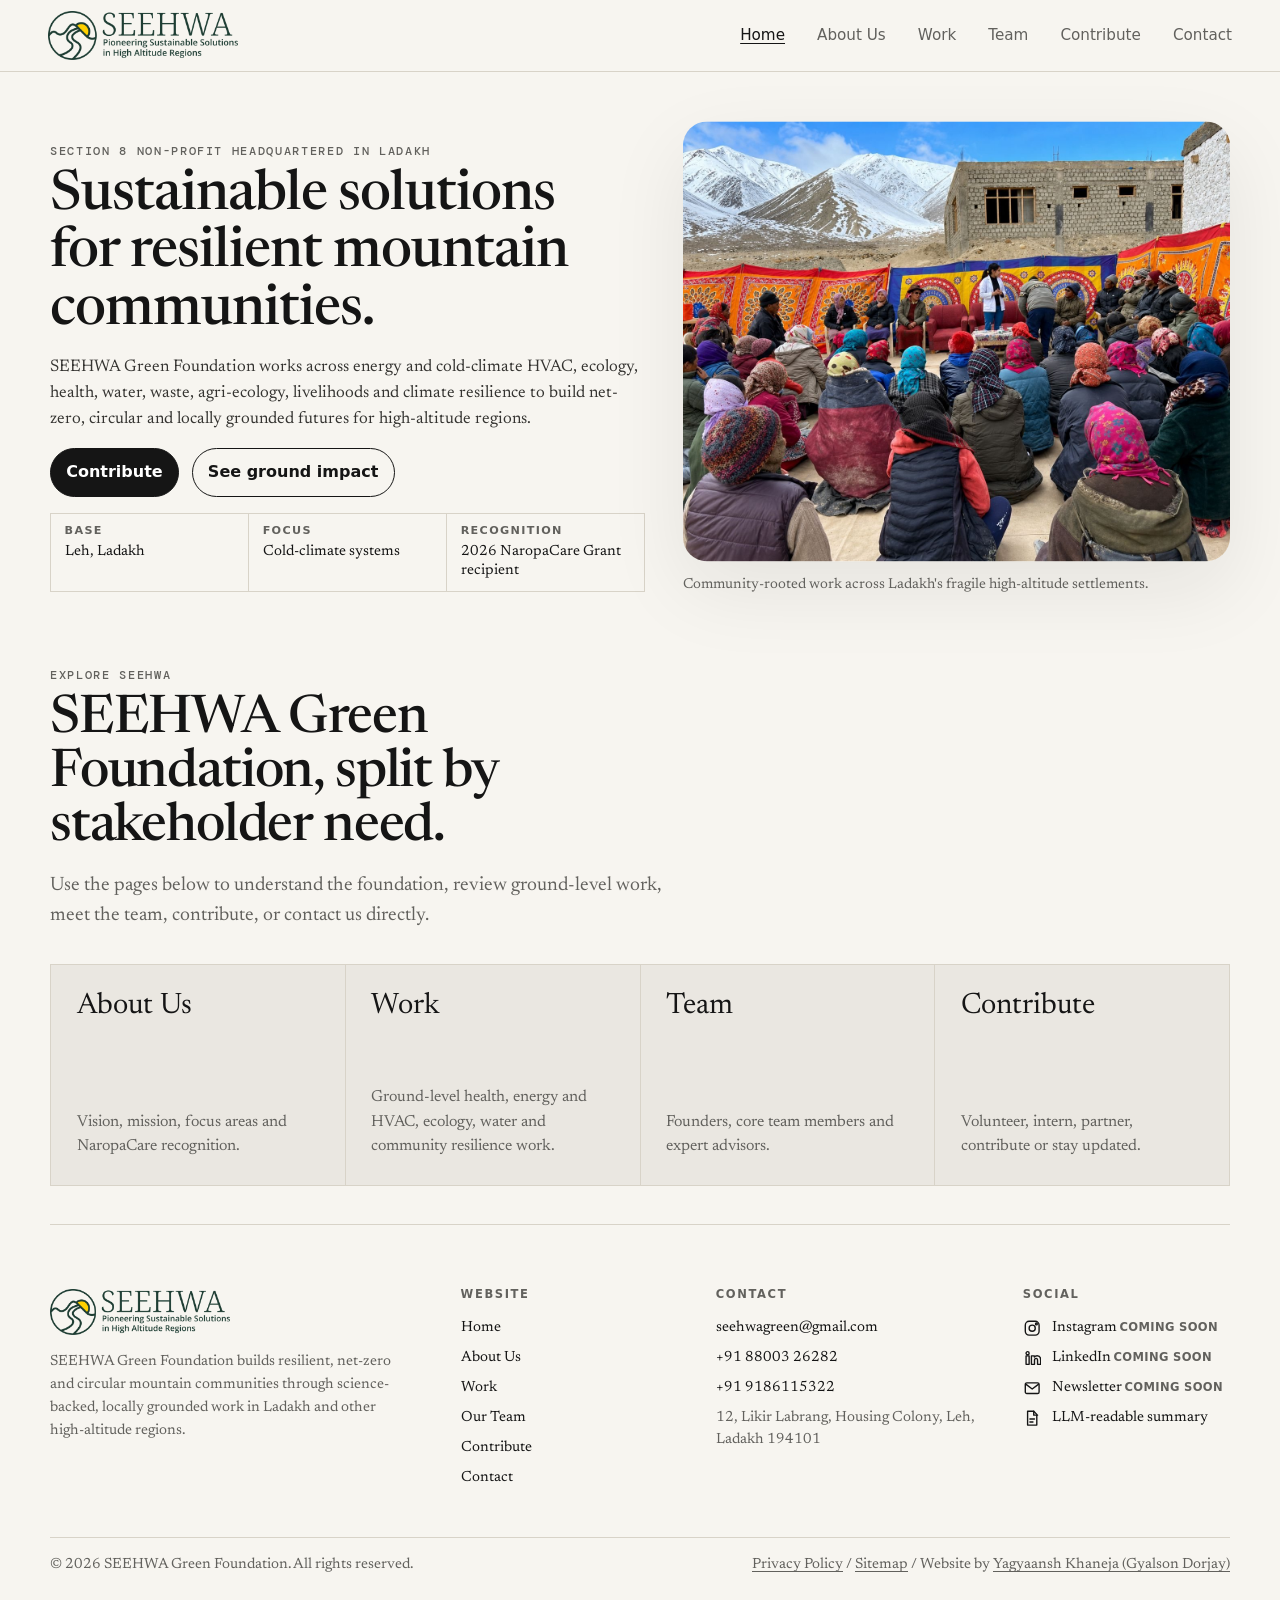
==== index.html @ c4d656e8 "Match about hero source animation" ====
<!doctype html>
<html lang="en">
<head>
  <meta charset="utf-8">
  <meta name="viewport" content="width=device-width, initial-scale=1">
  <title>SEEHWA Green Foundation | Sustainable Solutions for Resilient Mountain Communities</title>
  <meta name="description" content="SEEHWA Green Foundation is a Section 8 non-profit headquartered in Ladakh, building resilient, net-zero and circular mountain communities through science-backed action.">
  <meta name="keywords" content="SEEHWA Green Foundation, Ladakh NGO, sustainable development Ladakh, climate resilience, net-zero mountain communities, circular economy, NaropaCare Grant, high-altitude healthcare, agri-ecology, water waste management">
  <meta name="author" content="SEEHWA Green Foundation">
  <meta name="robots" content="index, follow, max-image-preview:large">
  <link rel="canonical" href="https://seehwagreen.org/">
  <meta property="og:type" content="website">
  <meta property="og:site_name" content="SEEHWA Green Foundation">
  <meta property="og:title" content="SEEHWA Green Foundation | Sustainable Solutions for Resilient Mountain Communities">
  <meta property="og:description" content="SEEHWA Green Foundation is a Section 8 non-profit headquartered in Ladakh, building resilient, net-zero and circular mountain communities through science-backed action.">
  <meta property="og:url" content="https://seehwagreen.org/">
  <meta property="og:image" content="https://seehwagreen.org/assets/images/community-consultation.jpg">
  <meta name="twitter:card" content="summary_large_image">
  <meta name="theme-color" content="#f7f5f0">
  <link rel="icon" href="assets/images/favicon.svg" type="image/svg+xml">
  <link rel="icon" href="assets/images/favicon-32.png" type="image/png" sizes="32x32">
  <link rel="icon" href="assets/images/favicon-16.png" type="image/png" sizes="16x16">
  <link rel="icon" href="assets/images/favicon-192.png" type="image/png" sizes="192x192">
  <link rel="apple-touch-icon" href="assets/images/favicon-192.png">
  <link rel="manifest" href="site.webmanifest">
  <link rel="preconnect" href="https://fonts.googleapis.com">
  <link rel="preconnect" href="https://fonts.gstatic.com" crossorigin>
  <link href="https://fonts.googleapis.com/css2?family=DM+Mono:wght@400;500&family=Newsreader:opsz,wght@6..72,400;6..72,500&display=swap" rel="stylesheet">
  <link rel="stylesheet" href="styles.css">

  <script type="application/ld+json">
  {
    "@context": "https://schema.org",
    "@type": "NGO",
    "name": "SEEHWA Green Foundation",
    "alternateName": "Sustainable Ecology, Energy, HVAC, and Water Alliance",
    "url": "https://seehwagreen.org/",
    "logo": "https://seehwagreen.org/assets/images/logo.png",
    "description": "SEEHWA Green Foundation is a Section 8 non-profit company headquartered in Ladakh, dedicated to advancing the Sustainable Development Goals through practical, science-backed action in fragile high-altitude ecosystems.",
    "foundingLocation": "Ladakh, India",
    "areaServed": ["Ladakh", "High-altitude mountain communities", "Cold-climate regions"],
    "email": "seehwagreen@gmail.com",
    "telephone": ["+91 88003 26282", "+91 9186115322"],
    "address": {
      "@type": "PostalAddress",
      "streetAddress": "12, Likir Labrang, Housing Colony",
      "addressLocality": "Leh",
      "addressRegion": "Ladakh",
      "postalCode": "194101",
      "addressCountry": "IN"
    },
    "knowsAbout": ["Climate resilience", "Renewable energy and cold-climate HVAC", "Circular economy", "Water and waste management", "Agri-ecology", "High-altitude healthcare", "Livelihood and integrated rural development"],
    "award": "Recipient of the 2026 NaropaCare Grant",
    "sameAs": ["https://www.livetolove.org/naropacare"]
  }
  </script>
</head>
<body class="home-page">
  <a class="skip-link" href="#main">Skip to main content</a>
  <header class="site-header" aria-label="Primary navigation">
    <a class="brand" href="index.html" aria-label="SEEHWA Green Foundation home">
      <img src="assets/images/logo.png" alt="SEEHWA Green Foundation logo" width="220" height="56">
    </a>
    <button class="nav-toggle" type="button" aria-expanded="false" aria-controls="site-nav">Menu</button>
    <nav id="site-nav" class="site-nav" aria-label="Main menu">
      <a href="index.html" aria-current="page">Home</a>
      <a href="about.html">About Us</a>
      <a href="work.html">Work</a>
      <a href="team.html">Team</a>
      <a href="contribute.html">Contribute</a>
      <a href="contact.html">Contact</a>
    </nav>
  </header>
  <main id="main">

<section class="hero section" aria-labelledby="hero-title">
  <div class="hero-copy">
    <p class="eyebrow">Section 8 non-profit headquartered in Ladakh</p>
    <h1 id="hero-title"><span>Sustainable solutions</span><span>for resilient mountain</span><span>communities.</span></h1>
    <p class="hero-lede">SEEHWA Green Foundation works across energy and cold-climate HVAC, ecology, health, water, waste, agri-ecology, livelihoods and climate resilience to build net-zero, circular and locally grounded futures for high-altitude regions.</p>
    <div class="hero-actions" aria-label="Primary actions">
      <a class="button primary" href="contribute.html">Contribute</a>
      <a class="button secondary" href="work.html">See ground impact</a>
    </div>
    <dl class="proof-strip" aria-label="Organization highlights">
      <div><dt>Base</dt><dd>Leh, Ladakh</dd></div>
      <div><dt>Focus</dt><dd>Cold-climate systems</dd></div>
      <div><dt>Recognition</dt><dd>2026 NaropaCare Grant recipient</dd></div>
    </dl>
  </div>
  <figure class="hero-media">
    <img src="assets/images/community-consultation.jpg" alt="SEEHWA field consultation with Ladakh community members" width="1445" height="1088" fetchpriority="high">
    <figcaption>Community-rooted work across Ladakh's fragile high-altitude settlements.</figcaption>
  </figure>
</section>

<section class="section page-cards" aria-labelledby="site-sections-title">
  <div class="section-heading narrow">
    <p class="eyebrow">Explore SEEHWA</p>
    <h2 id="site-sections-title">SEEHWA Green Foundation, split by stakeholder need.</h2>
    <p>Use the pages below to understand the foundation, review ground-level work, meet the team, contribute, or contact us directly.</p>
  </div>
  <div class="card-grid">
    <a class="nav-card" href="about.html"><span>About Us</span><p>Vision, mission, focus areas and NaropaCare recognition.</p></a>
    <a class="nav-card" href="work.html"><span>Work</span><p>Ground-level health, energy and HVAC, ecology, water and community resilience work.</p></a>
    <a class="nav-card" href="team.html"><span>Team</span><p>Founders, core team members and expert advisors.</p></a>
    <a class="nav-card" href="contribute.html"><span>Contribute</span><p>Volunteer, intern, partner, contribute or stay updated.</p></a>
  </div>
</section>

  </main>
  <footer class="site-footer">
    <div class="footer-grid">
      <section class="footer-brand" aria-label="SEEHWA footer summary">
        <img src="assets/images/logo.png" alt="SEEHWA Green Foundation logo" width="180" height="46">
        <p>SEEHWA Green Foundation builds resilient, net-zero and circular mountain communities through science-backed, locally grounded work in Ladakh and other high-altitude regions.</p>
      </section>
      <nav class="footer-section" aria-label="Footer website navigation">
        <h2>Website</h2>
        <a href="index.html">Home</a>
        <a href="about.html">About Us</a>
        <a href="work.html">Work</a>
        <a href="team.html">Our Team</a>
        <a href="contribute.html">Contribute</a>
        <a href="contact.html">Contact</a>
      </nav>
      <section class="footer-section" aria-label="Contact details">
        <h2>Contact</h2>
        <a href="mailto:seehwagreen@gmail.com">seehwagreen@gmail.com</a>
        <a href="tel:+918800326282">+91 88003 26282</a>
        <a href="tel:+919186115322">+91 9186115322</a>
        <p>12, Likir Labrang, Housing Colony, Leh, Ladakh 194101</p>
      </section>
      <section class="footer-section" aria-label="Social media links">
        <h2>Social</h2>
        <a class="social-link" href="mailto:seehwagreen@gmail.com?subject=SEEHWA%20Instagram%20query" aria-label="Instagram profile coming soon">
          <svg class="social-icon" aria-hidden="true" viewBox="0 0 24 24" focusable="false"><rect x="3" y="3" width="18" height="18" rx="5"></rect><circle cx="12" cy="12" r="4"></circle><circle cx="17.5" cy="6.5" r="1.2"></circle></svg>
          <span>Instagram <small>coming soon</small></span>
        </a>
        <a class="social-link" href="mailto:seehwagreen@gmail.com?subject=SEEHWA%20LinkedIn%20query" aria-label="LinkedIn profile coming soon">
          <svg class="social-icon" aria-hidden="true" viewBox="0 0 24 24" focusable="false"><path d="M4 9h4v11H4z"></path><circle cx="6" cy="5.5" r="2"></circle><path d="M11 9h3.8v1.6c.7-1 1.8-1.8 3.6-1.8 2.8 0 4.6 1.9 4.6 5.4V20h-4v-5.1c0-1.7-.6-2.6-1.9-2.6-1.4 0-2.1 1-2.1 2.6V20h-4z"></path></svg>
          <span>LinkedIn <small>coming soon</small></span>
        </a>
        <a class="social-link" href="contribute.html#newsletter" aria-label="Newsletter signup placeholder">
          <svg class="social-icon" aria-hidden="true" viewBox="0 0 24 24" focusable="false"><rect x="3" y="5" width="18" height="14" rx="2"></rect><path d="M4 7l8 6 8-6"></path></svg>
          <span>Newsletter <small>coming soon</small></span>
        </a>
        <a class="social-link" href="llms.txt" aria-label="LLM-readable summary">
          <svg class="social-icon" aria-hidden="true" viewBox="0 0 24 24" focusable="false"><path d="M6 3h8l4 4v14H6z"></path><path d="M14 3v5h5"></path><path d="M9 13h6M9 17h4"></path></svg>
          <span>LLM-readable summary</span>
        </a>
      </section>
    </div>
    <div class="footer-bottom">
      <p>&copy; 2026 SEEHWA Green Foundation. All rights reserved.</p>
      <p><a href="privacy.html">Privacy Policy</a> <span aria-hidden="true">/</span> <a href="sitemap.xml">Sitemap</a> <span aria-hidden="true">/</span> Website by <a href="https://yagyaansh.com" rel="noopener" target="_blank">Yagyaansh Khaneja (Gyalson Dorjay)</a></p>
    </div>
  </footer>
  <script src="script.js" defer></script>
</body>
</html>
---- styles.css ----
:root {
  --paper: #f7f5f0;
  --ink: #151515;
  --muted: #62615d;
  --line: #d8d3c8;
  --panel: #ffffff;
  --panel-soft: #ece8df;
  --accent: #1f3028;
  --max: 1180px;
  --radius: 24px;
  --shadow: 0 28px 80px rgba(20, 20, 20, 0.08);
  --font-serif: "Newsreader", Georgia, "Times New Roman", serif;
  --font-mono: "DM Mono", ui-monospace, SFMono-Regular, Menlo, Consolas, monospace;
  --font-sans: ui-sans-serif, system-ui, sans-serif;
}

* { box-sizing: border-box; }
html { scroll-behavior: smooth; }
body {
  margin: 0;
  background: var(--paper);
  color: var(--ink);
  font-family: var(--font-serif);
  line-height: 1.55;
  text-rendering: optimizeLegibility;
  overflow-x: hidden;
}
img { max-width: 100%; height: auto; display: block; }
a { color: inherit; text-underline-offset: 0.18em; }
a:hover { text-decoration-thickness: 2px; }
button, input { font: inherit; }
:focus-visible { outline: 3px solid var(--accent); outline-offset: 4px; }

.skip-link {
  position: absolute;
  left: 1rem;
  top: -5rem;
  z-index: 20;
  background: var(--ink);
  color: white;
  padding: .75rem 1rem;
  border-radius: 999px;
}
.skip-link:focus { top: 1rem; }

.site-header {
  position: sticky;
  top: 0;
  z-index: 10;
  display: flex;
  align-items: center;
  justify-content: space-between;
  gap: 1.25rem;
  padding: 1rem clamp(1rem, 4vw, 3rem);
  background: rgba(247, 245, 240, 0.92);
  backdrop-filter: blur(18px);
  border-bottom: 1px solid var(--line);
  width: 100%;
}
.brand img { width: min(220px, 52vw); }
.site-nav { display: flex; align-items: center; gap: clamp(1rem, 2.5vw, 2rem); font-family: var(--font-sans); font-size: .95rem; }
.site-nav a { text-decoration: none; color: var(--muted); }
.site-nav a:hover { color: var(--ink); }
.site-nav a[aria-current="page"] { color: var(--ink); text-decoration: underline; text-decoration-thickness: 1px; }
.nav-toggle { display: none; border: 1px solid var(--line); background: var(--panel); padding: .55rem .85rem; border-radius: 999px; }

.section {
  width: min(var(--max), calc(100% - 2rem));
  margin-inline: auto;
  padding: clamp(3rem, 6vw, 5.5rem) 0;
}
main > .section:first-child {
  padding-top: clamp(4.25rem, 7vw, 6.25rem);
}
.hero {
  display: grid;
  grid-template-columns: minmax(0, .98fr) minmax(300px, .9fr);
  align-items: center;
  gap: clamp(2rem, 4vw, 4.2rem);
  min-height: auto;
  padding-top: clamp(2.5rem, 6vh, 5rem);
  padding-bottom: clamp(2.5rem, 6vh, 5rem);
}
.hero-copy, .hero-media, .section > * { min-width: 0; }
.page-hero {
  min-height: min(58svh, 560px);
  display: grid;
  align-content: end;
  padding-bottom: clamp(2.5rem, 5vw, 4.5rem);
}
main > .hero:first-child,
main > .page-hero:first-child {
  padding-top: clamp(4.25rem, 7vw, 6.25rem);
}
.page-hero h1 { max-width: 12ch; }
.page-hero .hero-lede { max-width: 760px; }
.about-visual-hero {
  grid-template-columns: minmax(0, .88fr) minmax(320px, .92fr);
  gap: clamp(2rem, 6vw, 5.5rem);
  align-items: center;
  align-content: center;
}
.about-hero-copy { min-width: 0; }
.about-visual-hero h1 {
  max-width: 11ch;
  letter-spacing: -.012em;
}
.about-visual-hero .hero-lede {
  max-width: 46ch;
  line-height: 1.66;
}
.summit-visual {
  position: relative;
  width: min(100%, 540px);
  justify-self: end;
  margin: 0;
  color: var(--accent);
}
.summit-visual svg {
  display: block;
  width: 100%;
  overflow: visible;
}
.summit-readout {
  position: absolute;
  top: 1rem;
  right: .4rem;
  z-index: 1;
  text-align: right;
  pointer-events: none;
}
.summit-label {
  display: block;
  margin-bottom: .35rem;
  color: #9a968b;
  font: 500 .66rem/1 var(--font-mono);
  letter-spacing: .2em;
  text-transform: uppercase;
}
.summit-number {
  display: inline-flex;
  align-items: baseline;
  gap: .32rem;
  color: var(--ink);
  font: 500 34px/1 var(--font-mono);
  letter-spacing: -.01em;
}
.summit-number small {
  color: #9a968b;
  font-size: 15px;
  letter-spacing: 0;
}
.survey-guide {
  stroke: currentColor;
  stroke-width: 1;
  opacity: .18;
  stroke-dasharray: 1 6;
  stroke-linecap: round;
}
.survey-guide.vertical {
  opacity: .12;
  stroke-dasharray: 1 7;
}
.contour,
.reticle {
  fill: none;
  stroke: currentColor;
}
.contour { stroke-width: 1.5; }
.contour-1 { opacity: .22; }
.contour-2 { opacity: .30; }
.contour-3 { opacity: .40; }
.contour-4 { opacity: .52; stroke-width: 1.6; }
.contour-5 { opacity: .66; stroke-width: 1.6; }
.contour-6 { opacity: .85; stroke-width: 1.7; }
.reticle { stroke-width: 1.4; }
.benchmark polygon {
  fill: currentColor;
  fill-opacity: .14;
  stroke: currentColor;
  stroke-width: 1.6;
  stroke-linejoin: round;
}
.benchmark circle { fill: currentColor; }
.benchmark line {
  stroke: currentColor;
  stroke-width: 1;
  opacity: .45;
}
.benchmark circle:last-child { opacity: .55; }
.survey-label {
  fill: currentColor;
  opacity: .5;
  font: 400 11px/1 var(--font-mono);
  letter-spacing: 1.4px;
}
.survey-label.transect {
  opacity: .4;
  letter-spacing: 2.6px;
}
.eyebrow {
  margin: 0 0 1rem;
  color: var(--muted);
  text-transform: uppercase;
  letter-spacing: .14em;
  font: 500 .74rem/1 var(--font-mono);
  overflow-wrap: anywhere;
}
h1, h2, h3 { overflow-wrap: normal; word-break: normal; }
p { overflow-wrap: break-word; }
h1 {
  margin: 0;
  max-width: 16ch;
  font-size: clamp(3.1rem, 5.45vw, 5.35rem);
  line-height: 1.02;
  letter-spacing: -.018em;
  font-weight: 500;
}
h1 span { display: block; }
h2 {
  margin: 0;
  max-width: 15ch;
  font-size: clamp(2.35rem, 5.35vw, 5.1rem);
  line-height: 1.02;
  letter-spacing: -.022em;
  font-weight: 500;
}
h3 { margin: 0 0 .7rem; font-size: clamp(1.1rem, 1.6vw, 1.35rem); line-height: 1.1; }
p { margin: 0; color: var(--muted); }
.hero-lede { max-width: 680px; margin-top: 1.5rem; font-size: clamp(1.12rem, 2vw, 1.42rem); color: #343330; }
.hero-actions { display: flex; flex-wrap: wrap; gap: .8rem; margin-top: 2rem; }
.button {
  display: inline-flex;
  align-items: center;
  justify-content: center;
  min-height: 48px;
  padding: .85rem 1.12rem;
  border-radius: 999px;
  border: 1px solid var(--ink);
  text-decoration: none;
  font-family: var(--font-sans);
  font-weight: 650;
}
.button.primary { background: var(--ink); color: white; }
.button.secondary { background: transparent; color: var(--ink); }
.proof-strip {
  display: grid;
  grid-template-columns: repeat(3, 1fr);
  gap: 1px;
  margin: 2.4rem 0 0;
  background: var(--line);
  border: 1px solid var(--line);
}
.proof-strip div { background: var(--paper); padding: 1rem; }
.proof-strip dt { color: var(--muted); font: 700 .7rem/1 var(--font-sans); text-transform: uppercase; letter-spacing: .12em; }
.proof-strip dd { margin: .45rem 0 0; font-size: .98rem; line-height: 1.25; }
.hero-media { margin: 0; align-self: center; }
.hero-media img, .impact-card img, .profile-card img { border-radius: var(--radius); object-fit: cover; width: 100%; box-shadow: var(--shadow); }
.hero-media img { height: min(62vh, 600px); object-position: center center; }
.hero-media figcaption { color: var(--muted); font-size: .9rem; margin-top: .8rem; }

.recognition, .vision, .newsletter, .contact, .contribute, .split {
  border-block: 1px solid var(--line);
  display: grid;
  grid-template-columns: .85fr 1.15fr;
  gap: clamp(1.5rem, 5vw, 4rem);
  align-items: start;
}
.recognition p, .vision p, .newsletter p, .contact p, .contribute p, .split p { font-size: clamp(1rem, 1.8vw, 1.25rem); color: #353431; }
.stacked-copy { display: grid; gap: 1rem; }
.text-link { font-family: var(--font-sans); font-weight: 700; }
.section-heading { display: grid; grid-template-columns: .9fr 1.1fr; gap: clamp(1.5rem, 5vw, 4rem); margin-bottom: 2rem; }
.section-heading p:last-child { font-size: clamp(1rem, 1.7vw, 1.22rem); max-width: 58ch; }
.section-heading.narrow { display: block; max-width: 820px; }
.section-heading.narrow p:last-child { margin-top: 1rem; }

.focus-grid { display: grid; grid-template-columns: repeat(3, 1fr); border-top: 1px solid var(--line); border-left: 1px solid var(--line); }
.focus-grid article,
.focus-card { min-height: 210px; padding: clamp(1.2rem, 2vw, 1.8rem); border-right: 1px solid var(--line); border-bottom: 1px solid var(--line); background: rgba(255,255,255,.28); }
.focus-grid article:nth-child(2n),
.focus-card:nth-child(2n) { background: rgba(255,255,255,.55); }
.focus-grid p { font-size: .98rem; }
.focus-grid.compact article { min-height: 170px; }
.clickable-focus-grid {
  grid-template-columns: repeat(4, 1fr);
}
.focus-card {
  display: grid;
  align-content: space-between;
  gap: 1rem;
  color: inherit;
  text-decoration: none;
  transition: background .18s ease, box-shadow .18s ease, transform .18s ease;
}
.focus-card h3,
.focus-card p {
  margin: 0;
}
.focus-card span {
  color: var(--ink);
  font: 700 .78rem/1 var(--font-sans);
  letter-spacing: .08em;
  text-transform: uppercase;
}
.focus-card:hover {
  background: var(--panel);
  box-shadow: inset 0 0 0 1px var(--ink);
  transform: translateY(-2px);
}

.work-index {
  border-block: 1px solid var(--line);
  display: grid;
  grid-template-columns: minmax(0, .95fr) minmax(280px, .85fr);
  gap: clamp(1.5rem, 5vw, 4rem);
  align-items: center;
}
.work-hero {
  grid-template-columns: minmax(0, .85fr) minmax(300px, .95fr);
  gap: clamp(2rem, 6vw, 6rem);
  align-items: center;
  align-content: start;
}
main > .work-hero:first-child {
  padding-top: clamp(3.65rem, 6vw, 5.25rem);
}
.work-hero-copy,
.work-index-copy { min-width: 0; }
.work-index h2 span { display: block; }
.work-art {
  width: 100%;
  min-width: 0;
  margin: 0;
  color: var(--accent);
}
.work-art-card {
  display: grid;
  place-items: center;
  min-height: clamp(280px, 30vw, 380px);
  padding: clamp(1.15rem, 2.2vw, 2rem);
  border: 1px solid var(--line);
  border-radius: calc(var(--radius) + 12px);
  background: rgba(255,255,255,.42);
  box-shadow: var(--shadow);
}
.work-art svg {
  display: block;
  width: 100%;
  max-height: 100%;
  height: auto;
}
.work-hero-art {
  align-self: center;
  max-width: 600px;
  justify-self: end;
}
.work-index-art {
  max-width: 520px;
  justify-self: end;
  min-height: clamp(230px, 24vw, 320px);
}
.terrain-line,
.path-line {
  fill: none;
  stroke: currentColor;
  stroke-width: 2.2;
  stroke-linecap: round;
  stroke-linejoin: round;
}
.terrain-fill {
  fill: rgba(31, 48, 40, .055);
  stroke: none;
}
.system-lines path {
  fill: none;
  stroke: var(--line);
  stroke-width: 1.35;
  stroke-linecap: round;
}
.system-chip rect,
.path-card rect {
  fill: rgba(247, 245, 240, .92);
  stroke: currentColor;
  stroke-width: 1.25;
}
.system-chip.primary rect,
.path-card.primary rect {
  fill: rgba(31, 48, 40, .08);
}
.system-chip text,
.path-card text {
  fill: var(--ink);
  font: 750 12px/1 var(--font-sans);
  letter-spacing: .08em;
  text-anchor: middle;
  text-transform: uppercase;
  dominant-baseline: middle;
}
.system-chip.wide text {
  letter-spacing: .065em;
}
.path-card text {
  font-size: 10.5px;
}
.focus-nav {
  position: sticky;
  top: 88px;
  z-index: 4;
  grid-column: 1 / -1;
  display: flex;
  flex-wrap: wrap;
  gap: .6rem;
  margin-top: 2rem;
  padding: .85rem;
  border: 1px solid var(--line);
  border-radius: 999px;
  background: rgba(247, 245, 240, .9);
  backdrop-filter: blur(16px);
}
.focus-nav a {
  display: inline-flex;
  align-items: center;
  min-height: 36px;
  padding: .5rem .8rem;
  border: 1px solid var(--line);
  border-radius: 999px;
  background: rgba(255,255,255,.42);
  color: var(--ink);
  text-decoration: none;
  font: 650 .86rem/1.1 var(--font-sans);
}
.focus-nav a:hover {
  background: var(--panel);
  border-color: var(--ink);
}
.work-detail-section {
  display: grid;
  grid-template-columns: minmax(0, .98fr) minmax(320px, .86fr);
  gap: clamp(2rem, 4.6vw, 4.4rem);
  align-items: center;
  min-height: min(82svh, 760px);
  border-bottom: 1px solid var(--line);
  scroll-margin-top: 96px;
}
.work-detail-section.reverse .work-section-copy {
  order: 2;
}
.work-detail-section.reverse .work-section-media {
  order: 1;
}
.work-section-copy {
  display: grid;
  align-content: center;
}
.work-section-copy h2 {
  max-width: 16.5ch;
  font-size: clamp(2.45rem, 4.15vw, 4.25rem);
  line-height: 1.04;
  letter-spacing: -.052em;
}
.work-section-copy > p {
  max-width: 58ch;
  margin-top: 1rem;
  color: #353431;
  font-size: clamp(.98rem, 1.28vw, 1.08rem);
}
.work-list {
  display: grid;
  gap: .52rem;
  margin: 1.15rem 0 0;
  padding: 0;
  list-style: none;
}
.work-list li {
  position: relative;
  padding-left: 1.15rem;
  color: var(--muted);
}
.work-list li::before {
  content: "";
  position: absolute;
  left: 0;
  top: .75em;
  width: .38rem;
  height: .38rem;
  border-radius: 999px;
  background: var(--accent);
}
.work-section-media {
  margin: 0;
}
.work-section-media img {
  width: 100%;
  height: clamp(460px, 58vh, 600px);
  object-fit: cover;
  border-radius: var(--radius);
  box-shadow: var(--shadow);
}
.work-section-media figcaption {
  margin-top: .8rem;
  color: var(--muted);
  font-size: .9rem;
}
.work-cta {
  display: grid;
  justify-items: start;
  gap: 1rem;
  border-bottom: 1px solid var(--line);
}
.work-cta h2 {
  max-width: 15ch;
}
.work-cta p {
  max-width: 66ch;
  color: #353431;
  font-size: clamp(1rem, 1.7vw, 1.2rem);
}

.card-grid {
  display: grid;
  grid-template-columns: repeat(4, 1fr);
  gap: 1px;
  margin-top: 2rem;
  border: 1px solid var(--line);
  background: var(--line);
}
.nav-card {
  display: grid;
  align-content: space-between;
  min-height: 220px;
  padding: clamp(1.2rem, 2vw, 1.8rem);
  background: rgba(255,255,255,.45);
  color: inherit;
  text-decoration: none;
}
.nav-card:hover { background: white; }
.nav-card span {
  display: block;
  color: var(--ink);
  font-size: clamp(1.3rem, 2.3vw, 2rem);
  line-height: 1.12;
}
.nav-card p { margin-top: 1.5rem; }

.impact-layout { display: grid; grid-template-columns: 1.1fr .9fr .9fr; gap: 1rem; margin-top: 2rem; }
.impact-card { display: grid; gap: 1rem; align-content: start; padding: .75rem; border: 1px solid var(--line); border-radius: calc(var(--radius) + 12px); background: rgba(255,255,255,.42); }
.impact-card.large { grid-row: span 2; }
.impact-card img { aspect-ratio: 1 / 1; box-shadow: none; }
.impact-card.large img { aspect-ratio: 4 / 5; }
.impact-card div { padding: 0 .4rem .55rem; }

.team-layout { display: grid; grid-template-columns: .8fr 1.2fr; gap: 1rem; margin-top: 2rem; }
.profile-card { display: grid; grid-template-columns: .75fr 1fr; gap: 1.2rem; align-items: end; border: 1px solid var(--line); border-radius: calc(var(--radius) + 12px); padding: .8rem; background: rgba(255,255,255,.42); }
.profile-card img { aspect-ratio: 4 / 5; box-shadow: none; }
.profile-card h2 {
  font-size: clamp(2.4rem, 4.25vw, 4.1rem);
  line-height: 1.08;
  letter-spacing: -.045em;
}
.profile-card p:not(.eyebrow) {
  line-height: 1.38;
}
.team-poster img { object-fit: contain; background: #1d2c25; }
.team-hero {
  grid-template-columns: minmax(0, 1fr) minmax(320px, 440px);
  align-items: end;
  gap: clamp(2rem, 5vw, 5rem);
}
.team-hero h1 { max-width: 10ch; }
.team-hero-copy { min-width: 0; }
.founder-card {
  align-self: end;
  margin-bottom: clamp(.5rem, 3vw, 2rem);
  box-shadow: var(--shadow);
}
.founder-card img { max-height: 340px; object-position: center 18%; }
.team-layout-single { grid-template-columns: 1fr; }
.team-layout-single .team-poster {
  grid-template-columns: minmax(260px, .72fr) 1fr;
  align-items: center;
}
.team-list { margin-top: 1rem; border: 1px solid var(--line); border-radius: var(--radius); padding: 1rem 1.25rem; background: rgba(255,255,255,.45); }
.team-list summary { cursor: pointer; font-family: var(--font-sans); font-weight: 700; }
.team-list li { margin-top: .5rem; color: var(--muted); }

.contribute-panel { border: 1px solid var(--line); border-radius: calc(var(--radius) + 12px); padding: clamp(1.2rem, 3vw, 2rem); background: var(--panel); box-shadow: var(--shadow); }
.contribute-panel p { font-size: 1rem; margin-top: .75rem; }
.placeholder-box { display: grid; place-items: center; min-height: 180px; margin: 1.25rem 0; border: 1px dashed var(--muted); border-radius: 18px; color: var(--muted); font-family: var(--font-sans); }
.contribution-list {
  display: grid;
  gap: .7rem;
  margin: 1rem 0 1.25rem;
}
.contribution-list details {
  padding: .85rem 0;
  border-bottom: 1px solid var(--line);
}
.contribution-list details:last-child { border-bottom: 0; }
.contribution-list summary {
  display: flex;
  align-items: center;
  justify-content: space-between;
  gap: 1rem;
  cursor: pointer;
  list-style: none;
  color: var(--ink);
  font-weight: 700;
}
.contribution-list summary::-webkit-details-marker { display: none; }
.contribution-list summary::after {
  content: "";
  width: .55rem;
  height: .55rem;
  border-right: 1.5px solid currentColor;
  border-bottom: 1.5px solid currentColor;
  transform: rotate(45deg) translateY(-.15rem);
  transition: transform .18s ease;
  flex: 0 0 auto;
}
.contribution-list details[open] summary::after {
  transform: rotate(225deg) translateY(-.15rem);
}
.contribution-list details p {
  margin-top: .55rem;
  color: var(--muted);
}
.newsletter-form { display: grid; gap: .7rem; }
.newsletter-form label { font-family: var(--font-sans); font-weight: 700; }
.newsletter-form div { display: flex; gap: .6rem; }
.newsletter-form input { min-width: 0; flex: 1; border: 1px solid var(--line); border-radius: 999px; padding: .9rem 1rem; background: white; }
.newsletter-form button { border: 1px solid var(--ink); border-radius: 999px; background: var(--ink); color: white; padding: .9rem 1.1rem; cursor: pointer; }
.form-note { font-size: .9rem !important; }
address { font-style: normal; color: var(--muted); font-size: clamp(1.05rem, 1.8vw, 1.25rem); }

.policy-content {
  display: grid;
  gap: 1rem;
  border-top: 1px solid var(--line);
}
.policy-content h2 {
  max-width: none;
  margin-top: 1rem;
  font-size: clamp(1.7rem, 3vw, 2.8rem);
}
.policy-content p { max-width: 76ch; }

.site-footer {
  width: min(var(--max), calc(100% - 2rem));
  margin-inline: auto;
  padding: clamp(2rem, 5vw, 4rem) 0 2rem;
  border-top: 1px solid var(--line);
  font-size: .92rem;
}
.site-footer p { color: var(--muted); }
.footer-grid {
  display: grid;
  grid-template-columns: 1.4fr .8fr 1fr .8fr;
  gap: clamp(1.5rem, 4vw, 3rem);
}
.footer-brand img {
  width: 180px;
  margin-bottom: 1rem;
}
.footer-brand p { max-width: 42ch; }
.footer-section {
  display: grid;
  align-content: start;
  gap: .45rem;
}
.footer-section h2 {
  margin: 0 0 .55rem;
  font: 700 .72rem/1 var(--font-sans);
  letter-spacing: .14em;
  text-transform: uppercase;
  color: var(--muted);
}
.footer-section a {
  color: var(--ink);
  text-decoration: none;
}
.footer-section a:hover { text-decoration: underline; }
.social-link {
  display: inline-flex;
  align-items: center;
  gap: .65rem;
  width: fit-content;
}
.social-icon {
  flex: 0 0 auto;
  width: 1.15rem;
  height: 1.15rem;
  fill: none;
  stroke: currentColor;
  stroke-width: 1.8;
  stroke-linecap: round;
  stroke-linejoin: round;
}
.social-link small {
  color: var(--muted);
  font: 600 .72rem/1 var(--font-sans);
  letter-spacing: .03em;
  text-transform: uppercase;
}
.footer-bottom {
  display: flex;
  justify-content: space-between;
  gap: 1rem;
  margin-top: clamp(2rem, 4vw, 3rem);
  padding-top: 1rem;
  border-top: 1px solid var(--line);
}

@media (max-width: 920px) {
  .nav-toggle { display: inline-flex; }
  .site-nav { position: absolute; inset: 100% 1rem auto 1rem; display: none; flex-direction: column; align-items: stretch; padding: 1rem; border: 1px solid var(--line); border-radius: 18px; background: var(--panel); box-shadow: var(--shadow); }
  .site-nav[data-open="true"] { display: flex; }
  .hero, .recognition, .vision, .newsletter, .contact, .contribute, .split, .section-heading, .team-layout, .team-hero, .team-layout-single .team-poster, .footer-grid, .work-detail-section, .work-hero, .work-index, .about-visual-hero { grid-template-columns: 1fr; }
  h1 { max-width: 100%; }
  .summit-visual {
    justify-self: start;
    max-width: 540px;
    margin-top: 1rem;
  }
  .proof-strip, .focus-grid, .impact-layout, .card-grid { grid-template-columns: 1fr; }
  .impact-card.large { grid-row: auto; }
  .founder-card { margin-bottom: 0; }
  .focus-nav {
    position: static;
    border-radius: 22px;
  }
  .work-detail-section,
  .work-detail-section.reverse .work-section-copy,
  .work-detail-section.reverse .work-section-media {
    order: initial;
  }
  .work-detail-section {
    min-height: auto;
  }
  .work-section-media img {
    height: auto;
    max-height: none;
    aspect-ratio: 4 / 3;
  }
  .work-hero {
    align-items: start;
  }
  .work-hero-art,
  .work-index-art {
    justify-self: stretch;
    max-width: 560px;
    min-height: 260px;
  }
  .work-hero-art {
    margin-top: .5rem;
  }
}

@media (min-width: 921px) and (max-height: 920px) {
  .site-header { padding-block: .7rem; }
  .brand img { width: 190px; }
  .section { padding-block: 2.4rem; }
  main > .section:first-child {
    padding-top: 3.7rem;
  }
  .hero {
    padding-top: 1.6rem;
    padding-bottom: 1.6rem;
    gap: clamp(1.6rem, 3vw, 3rem);
  }
  main > .hero:first-child,
  main > .page-hero:first-child {
    padding-top: 3.7rem;
  }
  .eyebrow { margin-bottom: .65rem; }
  h1 {
    font-size: clamp(2.9rem, 4.35vw, 4.25rem);
    line-height: 1.03;
  }
  h2 { font-size: clamp(2.15rem, 4.15vw, 4.05rem); }
  .hero-lede {
    margin-top: .85rem;
    font-size: clamp(.98rem, 1.32vw, 1.08rem);
  }
  .hero-actions { margin-top: 1rem; }
  .button { min-height: 42px; padding: .68rem .95rem; }
  .proof-strip { margin-top: 1rem; }
  .proof-strip div { padding: .7rem .85rem; }
  .proof-strip dd { font-size: .92rem; }
  .hero-media { transform: translateY(-.6rem); }
  .hero-media img { height: min(52vh, 440px); }
  .work-detail-section {
    min-height: min(82svh, 680px);
    gap: clamp(1.8rem, 4vw, 3.4rem);
  }
  .work-section-copy h2 {
    max-width: 17ch;
    font-size: clamp(2.25rem, 3.75vw, 3.65rem);
    line-height: 1.04;
  }
  .work-section-copy > p {
    font-size: clamp(.94rem, 1.12vw, 1.02rem);
  }
  .work-list {
    gap: .42rem;
    margin-top: 1rem;
  }
  .work-section-media img {
    height: clamp(460px, 64vh, 520px);
  }
  .page-hero {
    min-height: min(48svh, 430px);
    padding-bottom: 2.5rem;
  }
}

@media (max-width: 620px) {
  .section { width: calc(100vw - 1.1rem); max-width: calc(100vw - 1.1rem); padding: 3.2rem 0; }
  main > .section:first-child {
    padding-top: 4rem;
  }
  .site-header { padding: .8rem .7rem; }
  .brand img { width: 170px; }
  h1 { font-size: clamp(2.85rem, 12.5vw, 3.75rem); letter-spacing: -.045em; line-height: 1.04; }
  h2 { font-size: clamp(2.2rem, 12vw, 3.5rem); line-height: 1.04; }
  .work-hero h1,
  .work-index h2 {
    font-size: clamp(2.65rem, 11vw, 3.25rem);
    letter-spacing: -.055em;
    max-width: 100%;
  }
  .work-hero .hero-lede,
  .work-index-copy p:last-child {
    max-width: 34ch;
  }
  .eyebrow { font-size: .68rem; letter-spacing: .1em; line-height: 1.35; }
  .hero-lede { font-size: 1.05rem; }
  .page-hero { min-height: min(56svh, 520px); padding-bottom: 2.6rem; }
  .work-hero {
    min-height: auto;
  }
  .work-hero-art,
  .work-index-art {
    display: none;
  }
  .summit-visual { display: none; }
  .hero { min-height: auto; padding-top: 3rem; }
  .profile-card { grid-template-columns: 1fr; }
  .newsletter-form div, .footer-bottom { flex-direction: column; }
  .founder-card img { max-height: none; }
  .focus-nav {
    padding: .6rem;
    gap: .45rem;
  }
  .focus-nav a {
    width: 100%;
    justify-content: center;
  }
  .work-section-copy h2,
  .work-cta h2 {
    max-width: 100%;
  }
}

@media (prefers-reduced-motion: reduce) {
  *, *::before, *::after { scroll-behavior: auto !important; transition: none !important; animation: none !important; }
}
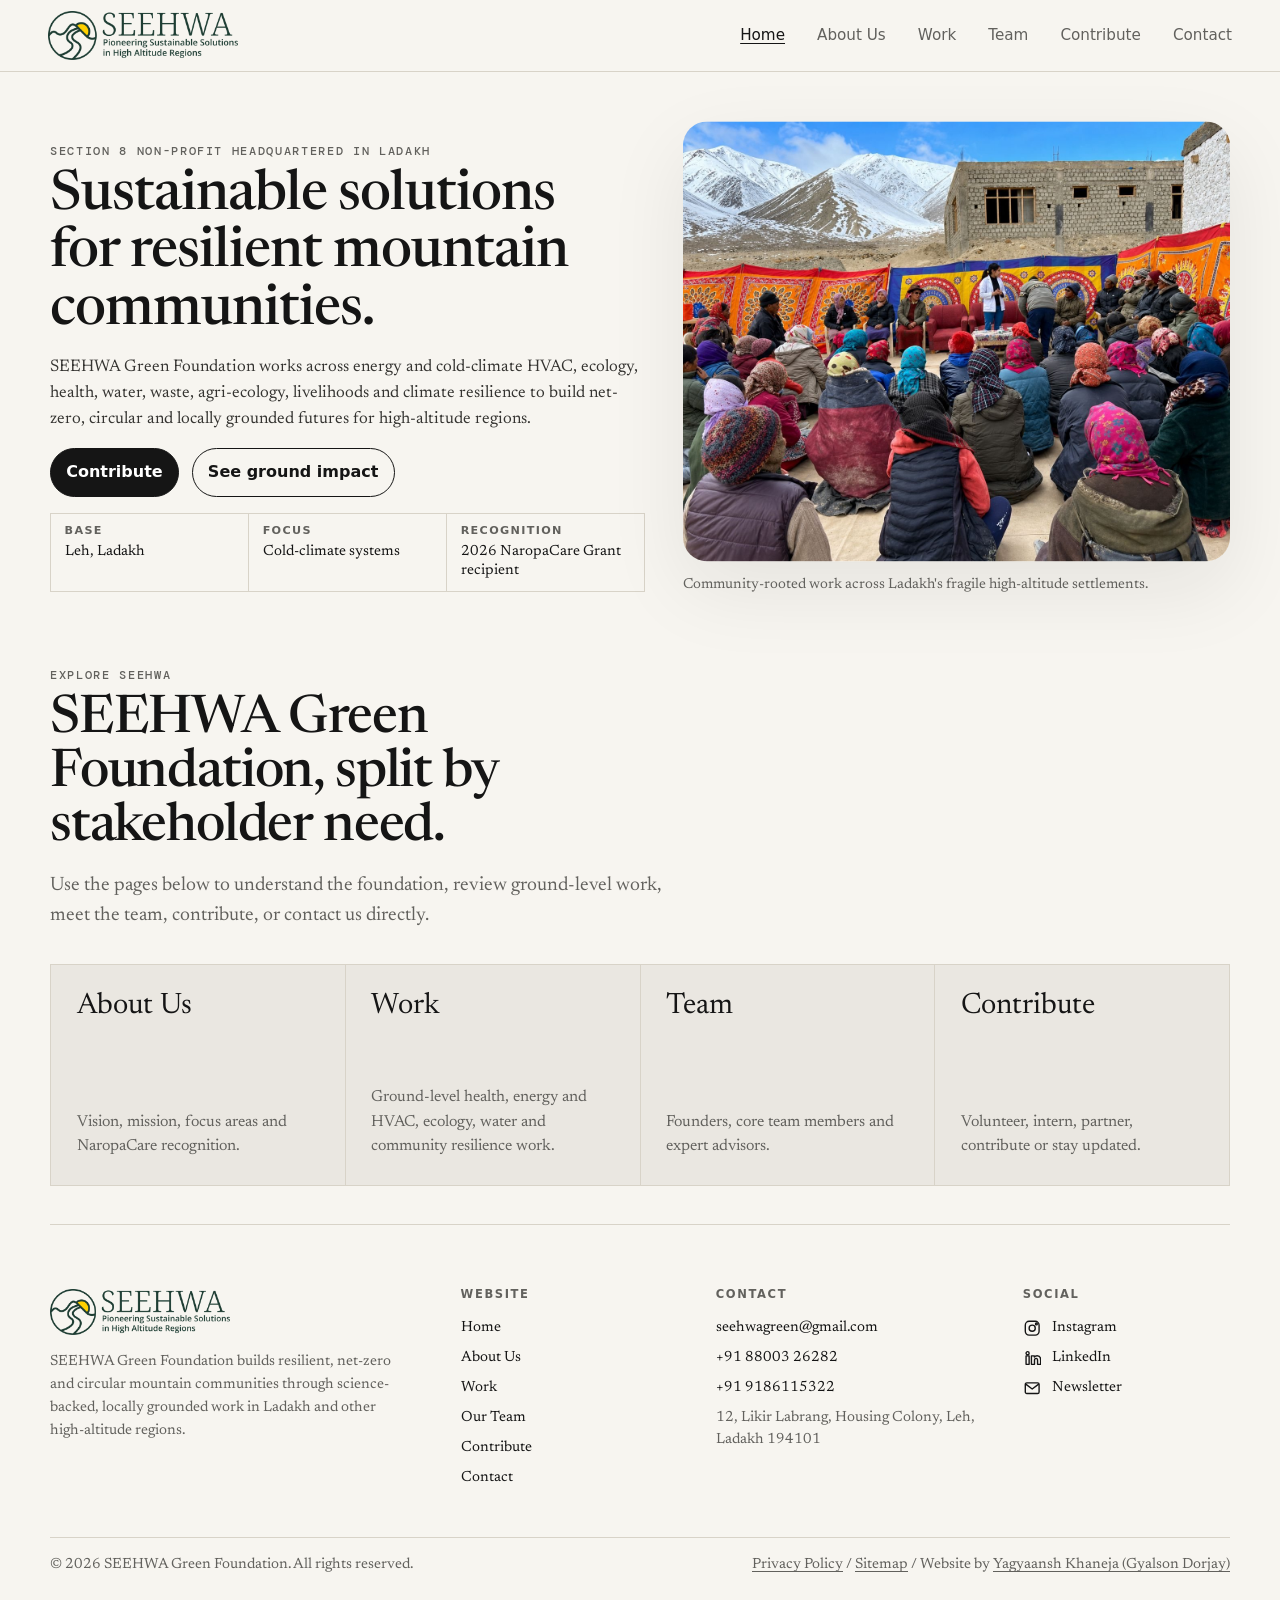
==== commit c42b2582: "Update footer social links" ====
--- a/index.html
+++ b/index.html
@@ -51,7 +51,7 @@
     },
     "knowsAbout": ["Climate resilience", "Renewable energy and cold-climate HVAC", "Circular economy", "Water and waste management", "Agri-ecology", "High-altitude healthcare", "Livelihood and integrated rural development"],
     "award": "Recipient of the 2026 NaropaCare Grant",
-    "sameAs": ["https://www.livetolove.org/naropacare"]
+    "sameAs": ["https://www.livetolove.org/naropacare", "https://www.instagram.com/seehwagreen/", "https://www.linkedin.com/in/seehwa-green-foundation-78916735b/"]
   }
   </script>
 </head>
@@ -133,21 +133,17 @@
       </section>
       <section class="footer-section" aria-label="Social media links">
         <h2>Social</h2>
-        <a class="social-link" href="mailto:seehwagreen@gmail.com?subject=SEEHWA%20Instagram%20query" aria-label="Instagram profile coming soon">
+        <a class="social-link" href="https://www.instagram.com/seehwagreen/" aria-label="SEEHWA Green Foundation on Instagram" rel="noopener" target="_blank">
           <svg class="social-icon" aria-hidden="true" viewBox="0 0 24 24" focusable="false"><rect x="3" y="3" width="18" height="18" rx="5"></rect><circle cx="12" cy="12" r="4"></circle><circle cx="17.5" cy="6.5" r="1.2"></circle></svg>
-          <span>Instagram <small>coming soon</small></span>
+          <span>Instagram</span>
         </a>
-        <a class="social-link" href="mailto:seehwagreen@gmail.com?subject=SEEHWA%20LinkedIn%20query" aria-label="LinkedIn profile coming soon">
+        <a class="social-link" href="https://www.linkedin.com/in/seehwa-green-foundation-78916735b/" aria-label="SEEHWA Green Foundation on LinkedIn" rel="noopener" target="_blank">
           <svg class="social-icon" aria-hidden="true" viewBox="0 0 24 24" focusable="false"><path d="M4 9h4v11H4z"></path><circle cx="6" cy="5.5" r="2"></circle><path d="M11 9h3.8v1.6c.7-1 1.8-1.8 3.6-1.8 2.8 0 4.6 1.9 4.6 5.4V20h-4v-5.1c0-1.7-.6-2.6-1.9-2.6-1.4 0-2.1 1-2.1 2.6V20h-4z"></path></svg>
-          <span>LinkedIn <small>coming soon</small></span>
+          <span>LinkedIn</span>
         </a>
         <a class="social-link" href="contribute.html#newsletter" aria-label="Newsletter signup placeholder">
           <svg class="social-icon" aria-hidden="true" viewBox="0 0 24 24" focusable="false"><rect x="3" y="5" width="18" height="14" rx="2"></rect><path d="M4 7l8 6 8-6"></path></svg>
-          <span>Newsletter <small>coming soon</small></span>
-        </a>
-        <a class="social-link" href="llms.txt" aria-label="LLM-readable summary">
-          <svg class="social-icon" aria-hidden="true" viewBox="0 0 24 24" focusable="false"><path d="M6 3h8l4 4v14H6z"></path><path d="M14 3v5h5"></path><path d="M9 13h6M9 17h4"></path></svg>
-          <span>LLM-readable summary</span>
+          <span>Newsletter</span>
         </a>
       </section>
     </div>
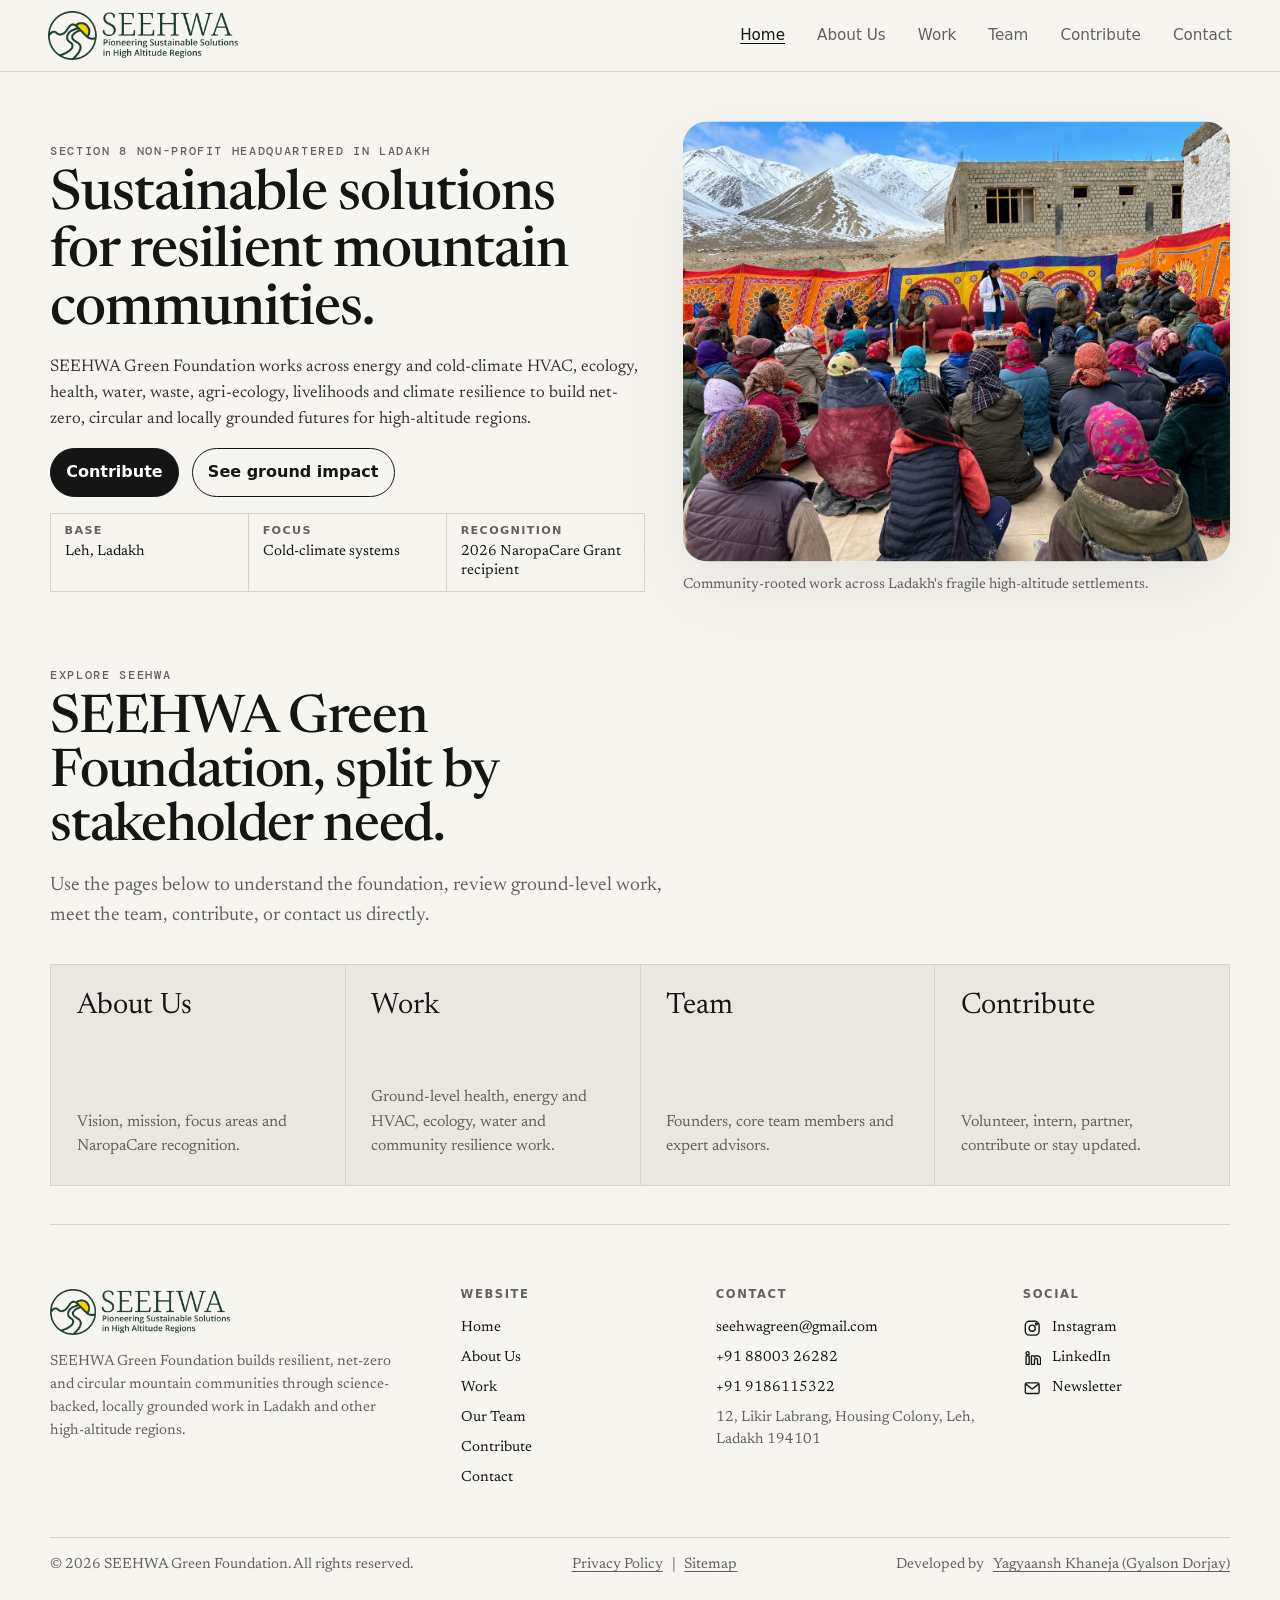
==== commit 91fc29ca: "Refine team hero and footer credit" ====
--- a/index.html
+++ b/index.html
@@ -149,7 +149,7 @@
     </div>
     <div class="footer-bottom">
       <p>&copy; 2026 SEEHWA Green Foundation. All rights reserved.</p>
-      <p><a href="privacy.html">Privacy Policy</a> <span aria-hidden="true">/</span> <a href="sitemap.xml">Sitemap</a> <span aria-hidden="true">/</span> Website by <a href="https://yagyaansh.com" rel="noopener" target="_blank">Yagyaansh Khaneja (Gyalson Dorjay)</a></p>
+      <p class="footer-legal-links"><a href="privacy.html">Privacy Policy</a><span aria-hidden="true">|</span><a href="sitemap.xml">Sitemap</a></p><p class="footer-credit">Developed by <a href="https://yagyaansh.com" rel="noopener" target="_blank">Yagyaansh Khaneja (Gyalson Dorjay)</a></p>
     </div>
   </footer>
   <script src="script.js" defer></script>
--- a/styles.css
+++ b/styles.css
@@ -9,10 +9,20 @@
   --max: 1180px;
   --radius: 24px;
   --shadow: 0 28px 80px rgba(20, 20, 20, 0.08);
+  --domain-rgb: 31 48 40;
+  --domain-color: var(--accent);
   --font-serif: "Newsreader", Georgia, "Times New Roman", serif;
   --font-mono: "DM Mono", ui-monospace, SFMono-Regular, Menlo, Consolas, monospace;
   --font-sans: ui-sans-serif, system-ui, sans-serif;
 }
+
+.domain-sustainability { --domain-rgb: 126 103 162; --domain-color: #6f5b94; }
+.domain-energy { --domain-rgb: 78 96 161; --domain-color: #4f6099; }
+.domain-ecology { --domain-rgb: 69 132 170; --domain-color: #477fa1; }
+.domain-water { --domain-rgb: 83 139 100; --domain-color: #547f5f; }
+.domain-agri { --domain-rgb: 188 154 59; --domain-color: #9a7d2f; }
+.domain-health { --domain-rgb: 190 118 63; --domain-color: #a06436; }
+.domain-livelihood { --domain-rgb: 174 91 91; --domain-color: #935353; }
 
 * { box-sizing: border-box; }
 html { scroll-behavior: smooth; }
@@ -42,6 +52,17 @@
   border-radius: 999px;
 }
 .skip-link:focus { top: 1rem; }
+.sr-only {
+  position: absolute;
+  width: 1px;
+  height: 1px;
+  padding: 0;
+  margin: -1px;
+  overflow: hidden;
+  clip: rect(0, 0, 0, 0);
+  white-space: nowrap;
+  border: 0;
+}
 
 .site-header {
   position: sticky;
@@ -198,6 +219,152 @@
   opacity: .4;
   letter-spacing: 2.6px;
 }
+.contribute-visual-hero {
+  grid-template-columns: minmax(0, 1.05fr) minmax(320px, .95fr);
+  gap: clamp(2rem, 5vw, 4.5rem);
+  align-items: center;
+  align-content: center;
+}
+.contribute-hero-copy { min-width: 0; }
+.contribute-visual-hero h1 {
+  max-width: 11ch;
+  letter-spacing: -.015em;
+}
+.contribute-visual-hero .hero-lede {
+  max-width: 46ch;
+  line-height: 1.55;
+}
+.contribution-visual {
+  width: min(100%, 480px);
+  justify-self: center;
+  margin: 0;
+  color: var(--accent);
+}
+.contribution-visual svg {
+  display: block;
+  width: 100%;
+  overflow: hidden;
+  font-family: var(--font-mono);
+}
+.contribution-spokes {
+  stroke: currentColor;
+  stroke-width: 1.2;
+  opacity: .22;
+}
+.contribution-guide {
+  fill: none;
+  stroke: #5d7d63;
+  stroke-width: 1;
+  opacity: .2;
+  stroke-dasharray: 2 6;
+}
+.contribution-pulse,
+.network-dots {
+  fill: currentColor;
+}
+.contribution-pulse {
+  --move-x: 0px;
+  --move-y: 0px;
+  opacity: 0;
+  visibility: hidden;
+  transform-box: fill-box;
+  transform-origin: center;
+  animation: contribution-pulse-chain 6s linear infinite both;
+}
+.pulse-time {
+  --move-y: 66px;
+}
+.pulse-networks {
+  --move-x: -66px;
+  animation-delay: 1.5s;
+}
+.pulse-capital {
+  --move-y: -66px;
+  animation-delay: 3s;
+}
+.pulse-skill {
+  --move-x: 66px;
+  animation-delay: 4.5s;
+}
+.contribution-hub {
+  fill: currentColor;
+  fill-opacity: .06;
+  stroke: currentColor;
+  stroke-width: 2;
+}
+.contribution-arrival {
+  fill: none;
+  stroke: currentColor;
+  stroke-width: 1.5;
+}
+.contribution-node > circle {
+  fill: var(--paper);
+  stroke: currentColor;
+  stroke-width: 1.8;
+}
+.contribution-node text {
+  fill: #5d7d63;
+  font: 400 11px/1 var(--font-mono);
+  letter-spacing: 1.5px;
+  text-anchor: middle;
+}
+.clock-hand,
+.network-lines {
+  stroke: currentColor;
+  stroke-width: 2;
+  stroke-linecap: round;
+  stroke-linejoin: round;
+}
+.network-lines,
+.skill-hand-mark {
+  fill: currentColor;
+}
+.network-lines {
+  fill: none;
+  stroke: currentColor;
+}
+.network-lines { stroke-width: 1.4; }
+.contribution-node .rupee-symbol {
+  fill: currentColor;
+  font: 700 30px/1 var(--font-sans);
+  letter-spacing: 0;
+  text-anchor: middle;
+  dominant-baseline: middle;
+}
+.contribution-logo-mark {
+  overflow: visible;
+}
+@keyframes contribution-pulse-chain {
+  0% {
+    opacity: 0;
+    visibility: visible;
+    transform: translate(0, 0);
+  }
+  2% {
+    opacity: 1;
+    visibility: visible;
+  }
+  25% {
+    opacity: 1;
+    visibility: visible;
+    transform: translate(calc(var(--move-x) * .75), calc(var(--move-y) * .75));
+  }
+  33.332% {
+    opacity: 0;
+    visibility: visible;
+    transform: translate(var(--move-x), var(--move-y));
+  }
+  33.333% {
+    opacity: 0;
+    visibility: hidden;
+    transform: translate(var(--move-x), var(--move-y));
+  }
+  100% {
+    opacity: 0;
+    visibility: hidden;
+    transform: translate(var(--move-x), var(--move-y));
+  }
+}
 .eyebrow {
   margin: 0 0 1rem;
   color: var(--muted);
@@ -274,17 +441,31 @@
 .section-heading.narrow { display: block; max-width: 820px; }
 .section-heading.narrow p:last-child { margin-top: 1rem; }
 
-.focus-grid { display: grid; grid-template-columns: repeat(3, 1fr); border-top: 1px solid var(--line); border-left: 1px solid var(--line); }
+.focus-grid {
+  display: grid;
+  grid-template-columns: repeat(3, 1fr);
+  border-top: 1px solid var(--line);
+  border-left: 1px solid var(--line);
+}
 .focus-grid article,
-.focus-card { min-height: 210px; padding: clamp(1.2rem, 2vw, 1.8rem); border-right: 1px solid var(--line); border-bottom: 1px solid var(--line); background: rgba(255,255,255,.28); }
+.focus-card {
+  min-height: 210px;
+  padding: clamp(1.2rem, 2vw, 1.8rem);
+  border-right: 1px solid var(--line);
+  border-bottom: 1px solid var(--line);
+  background: #ece9e2;
+}
 .focus-grid article:nth-child(2n),
-.focus-card:nth-child(2n) { background: rgba(255,255,255,.55); }
+.focus-card:nth-child(2n) {
+  background: #ece9e2;
+}
 .focus-grid p { font-size: .98rem; }
 .focus-grid.compact article { min-height: 170px; }
 .clickable-focus-grid {
   grid-template-columns: repeat(4, 1fr);
 }
 .focus-card {
+  position: relative;
   display: grid;
   align-content: space-between;
   gap: 1rem;
@@ -296,20 +477,72 @@
 .focus-card p {
   margin: 0;
 }
+.focus-card h3 {
+  color: var(--ink);
+}
 .focus-card span {
-  color: var(--ink);
+  color: var(--domain-color);
   font: 700 .78rem/1 var(--font-sans);
   letter-spacing: .08em;
   text-transform: uppercase;
 }
 .focus-card:hover {
-  background: var(--panel);
-  box-shadow: inset 0 0 0 1px var(--ink);
+  background: white;
+  box-shadow: none;
   transform: translateY(-2px);
 }
 
+.focus-box-section {
+  padding-top: clamp(1.15rem, 2.5vw, 1.8rem);
+  padding-bottom: clamp(1.45rem, 3vw, 2.4rem);
+  border-top: 1px solid var(--line);
+}
+.focus-box-grid {
+  display: grid;
+  grid-template-columns: repeat(7, minmax(0, 1fr));
+  gap: .72rem;
+}
+.focus-box {
+  min-width: 0;
+  min-height: 142px;
+  display: flex;
+  flex-direction: column;
+  align-items: center;
+  justify-content: center;
+  gap: .65rem;
+  padding: .9rem .55rem .8rem;
+  color: var(--domain-color);
+  text-align: center;
+  text-decoration: none;
+  border: 1px solid var(--line);
+  border-radius: 3px;
+  background:
+    linear-gradient(135deg, rgba(var(--domain-rgb), .055), rgba(255,255,255,.44) 46%, rgba(255,255,255,.18));
+  transition: transform .2s ease, border-color .2s ease, background .2s ease, box-shadow .2s ease;
+}
+.focus-box svg {
+  width: 80px;
+  height: 80px;
+  display: block;
+  overflow: visible;
+}
+.focus-box span {
+  color: var(--ink);
+  font: 500 .62rem/1.32 var(--font-mono);
+  letter-spacing: .055em;
+  text-transform: uppercase;
+  overflow-wrap: anywhere;
+}
+.focus-box:hover {
+  transform: translateY(-3px);
+  border-color: rgba(var(--domain-rgb), .48);
+  background:
+    linear-gradient(135deg, rgba(var(--domain-rgb), .105), rgba(255,255,255,.66) 48%, rgba(255,255,255,.3));
+  box-shadow: 0 18px 50px rgba(20, 20, 20, .055);
+}
+
 .work-index {
-  border-block: 1px solid var(--line);
+  border-bottom: 1px solid var(--line);
   display: grid;
   grid-template-columns: minmax(0, .95fr) minmax(280px, .85fr);
   gap: clamp(1.5rem, 5vw, 4rem);
@@ -424,16 +657,18 @@
   padding: .5rem .8rem;
   border: 1px solid var(--line);
   border-radius: 999px;
-  background: rgba(255,255,255,.42);
+  background: linear-gradient(135deg, rgba(var(--domain-rgb), .07), rgba(255,255,255,.62));
   color: var(--ink);
   text-decoration: none;
   font: 650 .86rem/1.1 var(--font-sans);
+  box-shadow: inset 0 -1px 0 rgba(var(--domain-rgb), .16);
 }
 .focus-nav a:hover {
-  background: var(--panel);
-  border-color: var(--ink);
+  background: linear-gradient(135deg, rgba(var(--domain-rgb), .13), rgba(255,255,255,.82));
+  border-color: rgba(var(--domain-rgb), .55);
 }
 .work-detail-section {
+  position: relative;
   display: grid;
   grid-template-columns: minmax(0, .98fr) minmax(320px, .86fr);
   gap: clamp(2rem, 4.6vw, 4.4rem);
@@ -442,6 +677,14 @@
   border-bottom: 1px solid var(--line);
   scroll-margin-top: 96px;
 }
+.work-detail-section::before {
+  content: "";
+  position: absolute;
+  inset: clamp(2rem, 4vw, 4rem) auto clamp(2rem, 4vw, 4rem) 0;
+  width: 4px;
+  border-radius: 999px;
+  background: rgba(var(--domain-rgb), .38);
+}
 .work-detail-section.reverse .work-section-copy {
   order: 2;
 }
@@ -451,6 +694,9 @@
 .work-section-copy {
   display: grid;
   align-content: center;
+}
+.work-detail-section .eyebrow {
+  color: var(--domain-color);
 }
 .work-section-copy h2 {
   max-width: 16.5ch;
@@ -484,7 +730,7 @@
   width: .38rem;
   height: .38rem;
   border-radius: 999px;
-  background: var(--accent);
+  background: var(--domain-color);
 }
 .work-section-media {
   margin: 0;
@@ -494,7 +740,7 @@
   height: clamp(460px, 58vh, 600px);
   object-fit: cover;
   border-radius: var(--radius);
-  box-shadow: var(--shadow);
+  box-shadow: var(--shadow), 0 0 0 1px rgba(var(--domain-rgb), .24);
 }
 .work-section-media figcaption {
   margin-top: .8rem;
@@ -550,7 +796,8 @@
 .impact-card div { padding: 0 .4rem .55rem; }
 
 .team-layout { display: grid; grid-template-columns: .8fr 1.2fr; gap: 1rem; margin-top: 2rem; }
-.profile-card { display: grid; grid-template-columns: .75fr 1fr; gap: 1.2rem; align-items: end; border: 1px solid var(--line); border-radius: calc(var(--radius) + 12px); padding: .8rem; background: rgba(255,255,255,.42); }
+.profile-card { display: grid; grid-template-columns: .75fr 1fr; gap: 1.2rem; align-items: end; min-width: 0; border: 1px solid var(--line); border-radius: calc(var(--radius) + 12px); padding: .8rem; background: rgba(255,255,255,.42); }
+.profile-card > div { min-width: 0; }
 .profile-card img { aspect-ratio: 4 / 5; box-shadow: none; }
 .profile-card h2 {
   font-size: clamp(2.4rem, 4.25vw, 4.1rem);
@@ -562,18 +809,33 @@
 }
 .team-poster img { object-fit: contain; background: #1d2c25; }
 .team-hero {
-  grid-template-columns: minmax(0, 1fr) minmax(320px, 440px);
-  align-items: end;
+  grid-template-columns: minmax(0, 1fr) minmax(500px, 580px);
+  align-items: center;
   gap: clamp(2rem, 5vw, 5rem);
 }
-.team-hero h1 { max-width: 10ch; }
+.team-hero h1 {
+  max-width: none;
+  font-size: clamp(4rem, 5.2vw, 5.7rem);
+}
+.team-hero h1 span {
+  display: block;
+  white-space: nowrap;
+}
 .team-hero-copy { min-width: 0; }
 .founder-card {
-  align-self: end;
-  margin-bottom: clamp(.5rem, 3vw, 2rem);
+  grid-template-columns: minmax(230px, .95fr) minmax(230px, 1fr);
+  align-self: center;
+  min-height: 350px;
+  padding: 1rem;
+  gap: 1.35rem;
+  margin-bottom: clamp(.5rem, 2vw, 1.5rem);
   box-shadow: var(--shadow);
 }
-.founder-card img { max-height: 340px; object-position: center 18%; }
+.founder-card img {
+  height: 310px;
+  max-height: none;
+  object-position: center 18%;
+}
 .team-layout-single { grid-template-columns: 1fr; }
 .team-layout-single .team-poster {
   grid-template-columns: minmax(260px, .72fr) 1fr;
@@ -704,25 +966,42 @@
 .footer-bottom {
   display: flex;
   justify-content: space-between;
+  align-items: center;
+  flex-wrap: wrap;
   gap: 1rem;
   margin-top: clamp(2rem, 4vw, 3rem);
   padding-top: 1rem;
   border-top: 1px solid var(--line);
 }
+.footer-legal-links,
+.footer-credit {
+  display: inline-flex;
+  align-items: center;
+  gap: .55rem;
+}
 
 @media (max-width: 920px) {
   .nav-toggle { display: inline-flex; }
   .site-nav { position: absolute; inset: 100% 1rem auto 1rem; display: none; flex-direction: column; align-items: stretch; padding: 1rem; border: 1px solid var(--line); border-radius: 18px; background: var(--panel); box-shadow: var(--shadow); }
   .site-nav[data-open="true"] { display: flex; }
-  .hero, .recognition, .vision, .newsletter, .contact, .contribute, .split, .section-heading, .team-layout, .team-hero, .team-layout-single .team-poster, .footer-grid, .work-detail-section, .work-hero, .work-index, .about-visual-hero { grid-template-columns: 1fr; }
+  .hero, .recognition, .vision, .newsletter, .contact, .contribute, .split, .section-heading, .team-layout, .team-hero, .team-layout-single .team-poster, .footer-grid, .work-detail-section, .work-hero, .work-index, .about-visual-hero, .contribute-visual-hero { grid-template-columns: 1fr; }
   h1 { max-width: 100%; }
   .summit-visual {
     justify-self: start;
     max-width: 540px;
     margin-top: 1rem;
   }
+  .contribution-visual {
+    justify-self: start;
+    width: min(100%, 440px);
+    margin-top: 1rem;
+  }
   .proof-strip, .focus-grid, .impact-layout, .card-grid { grid-template-columns: 1fr; }
+  .focus-box-grid {
+    grid-template-columns: repeat(auto-fit, minmax(150px, 1fr));
+  }
   .impact-card.large { grid-row: auto; }
+  .team-hero h1 span { white-space: normal; }
   .founder-card { margin-bottom: 0; }
   .focus-nav {
     position: static;
@@ -823,10 +1102,26 @@
   h1 { font-size: clamp(2.85rem, 12.5vw, 3.75rem); letter-spacing: -.045em; line-height: 1.04; }
   h2 { font-size: clamp(2.2rem, 12vw, 3.5rem); line-height: 1.04; }
   .work-hero h1,
-  .work-index h2 {
+  .work-index h2,
+  .team-hero h1 {
     font-size: clamp(2.65rem, 11vw, 3.25rem);
     letter-spacing: -.055em;
     max-width: 100%;
+  }
+  .team-hero h1 {
+    font-size: clamp(2.35rem, 9.2vw, 2.8rem);
+  }
+  .team-hero-copy,
+  .team-hero .hero-lede,
+  .founder-card,
+  .founder-card p {
+    max-width: calc(100vw - 1.6rem);
+  }
+  .team-hero .hero-lede {
+    max-width: 30ch;
+  }
+  .founder-card p:not(.eyebrow) {
+    max-width: 28ch;
   }
   .work-hero .hero-lede,
   .work-index-copy p:last-child {
@@ -842,11 +1137,86 @@
   .work-index-art {
     display: none;
   }
-  .summit-visual { display: none; }
+  .focus-box-section {
+    padding-top: 1.6rem;
+    padding-bottom: 2.1rem;
+  }
+  .focus-box-grid {
+    grid-template-columns: 1fr;
+    gap: .65rem;
+  }
+  .focus-box {
+    min-height: 138px;
+    padding: .95rem .7rem .85rem;
+    gap: .55rem;
+  }
+  .focus-box svg {
+    width: 58px;
+    height: 58px;
+  }
+  .focus-box span {
+    font-size: .62rem;
+    line-height: 1.32;
+  }
+  .about-visual-hero {
+    min-height: auto;
+    align-content: start;
+    padding-bottom: 2.4rem;
+  }
+  .summit-visual {
+    display: block;
+    width: min(88vw, 360px);
+    max-width: 360px;
+    justify-self: center;
+    margin: 1.8rem auto 0;
+  }
+  .summit-visual svg {
+    overflow: hidden;
+  }
+  .summit-readout {
+    position: relative;
+    top: auto;
+    right: auto;
+    margin: 0 0 -1.85rem;
+    padding-right: .75rem;
+    text-align: right;
+  }
+  .summit-label {
+    margin-bottom: .25rem;
+    font-size: .58rem;
+    letter-spacing: .18em;
+  }
+  .summit-number {
+    font-size: 26px;
+  }
+  .summit-number small {
+    font-size: 12px;
+  }
+  .contribute-visual-hero {
+    min-height: auto;
+    align-content: start;
+    padding-bottom: 2.4rem;
+  }
+  .contribution-visual {
+    width: min(76vw, 320px);
+    justify-self: center;
+    margin: 1.8rem auto .5rem;
+  }
+  .contribution-visual svg {
+    overflow: hidden;
+  }
   .hero { min-height: auto; padding-top: 3rem; }
   .profile-card { grid-template-columns: 1fr; }
+  .founder-card {
+    min-height: auto;
+    padding: .75rem;
+    gap: .95rem;
+  }
   .newsletter-form div, .footer-bottom { flex-direction: column; }
-  .founder-card img { max-height: none; }
+  .founder-card img {
+    height: clamp(270px, 74vw, 340px);
+    max-height: none;
+  }
   .focus-nav {
     padding: .6rem;
     gap: .45rem;
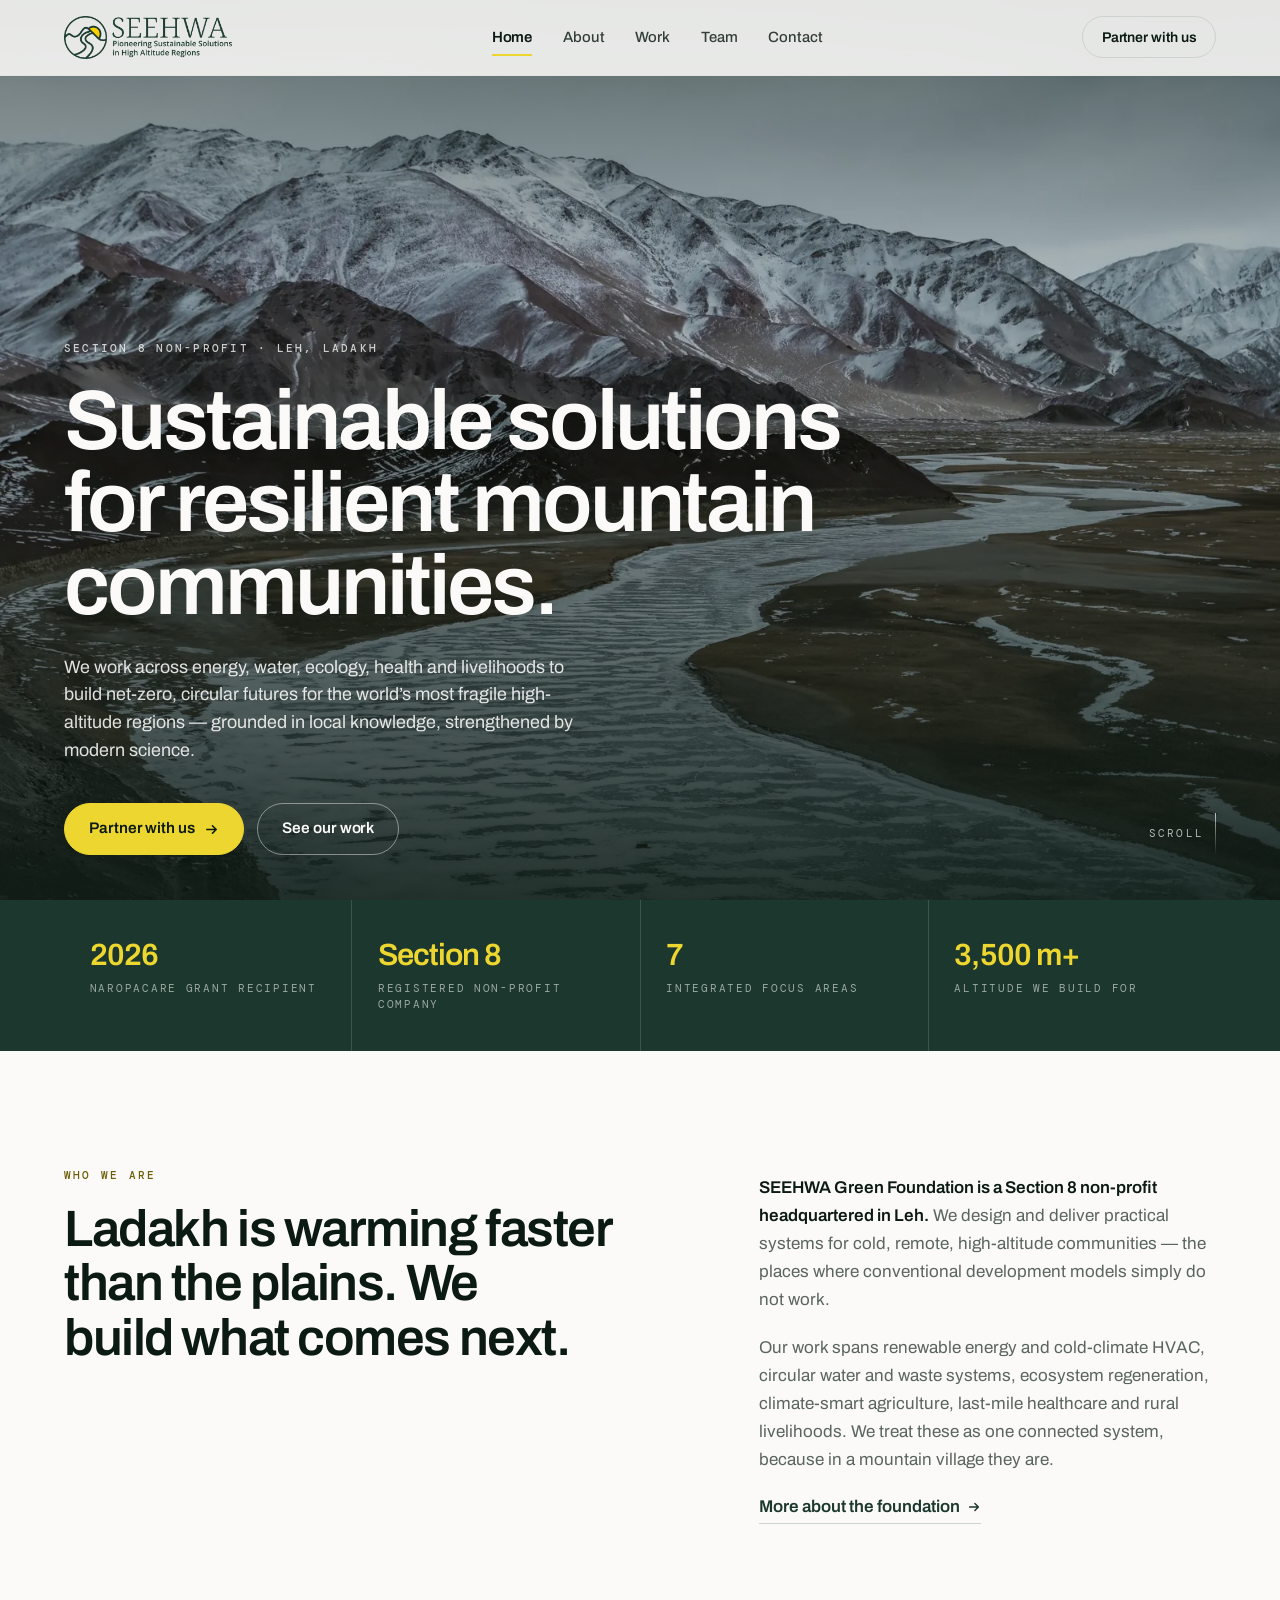
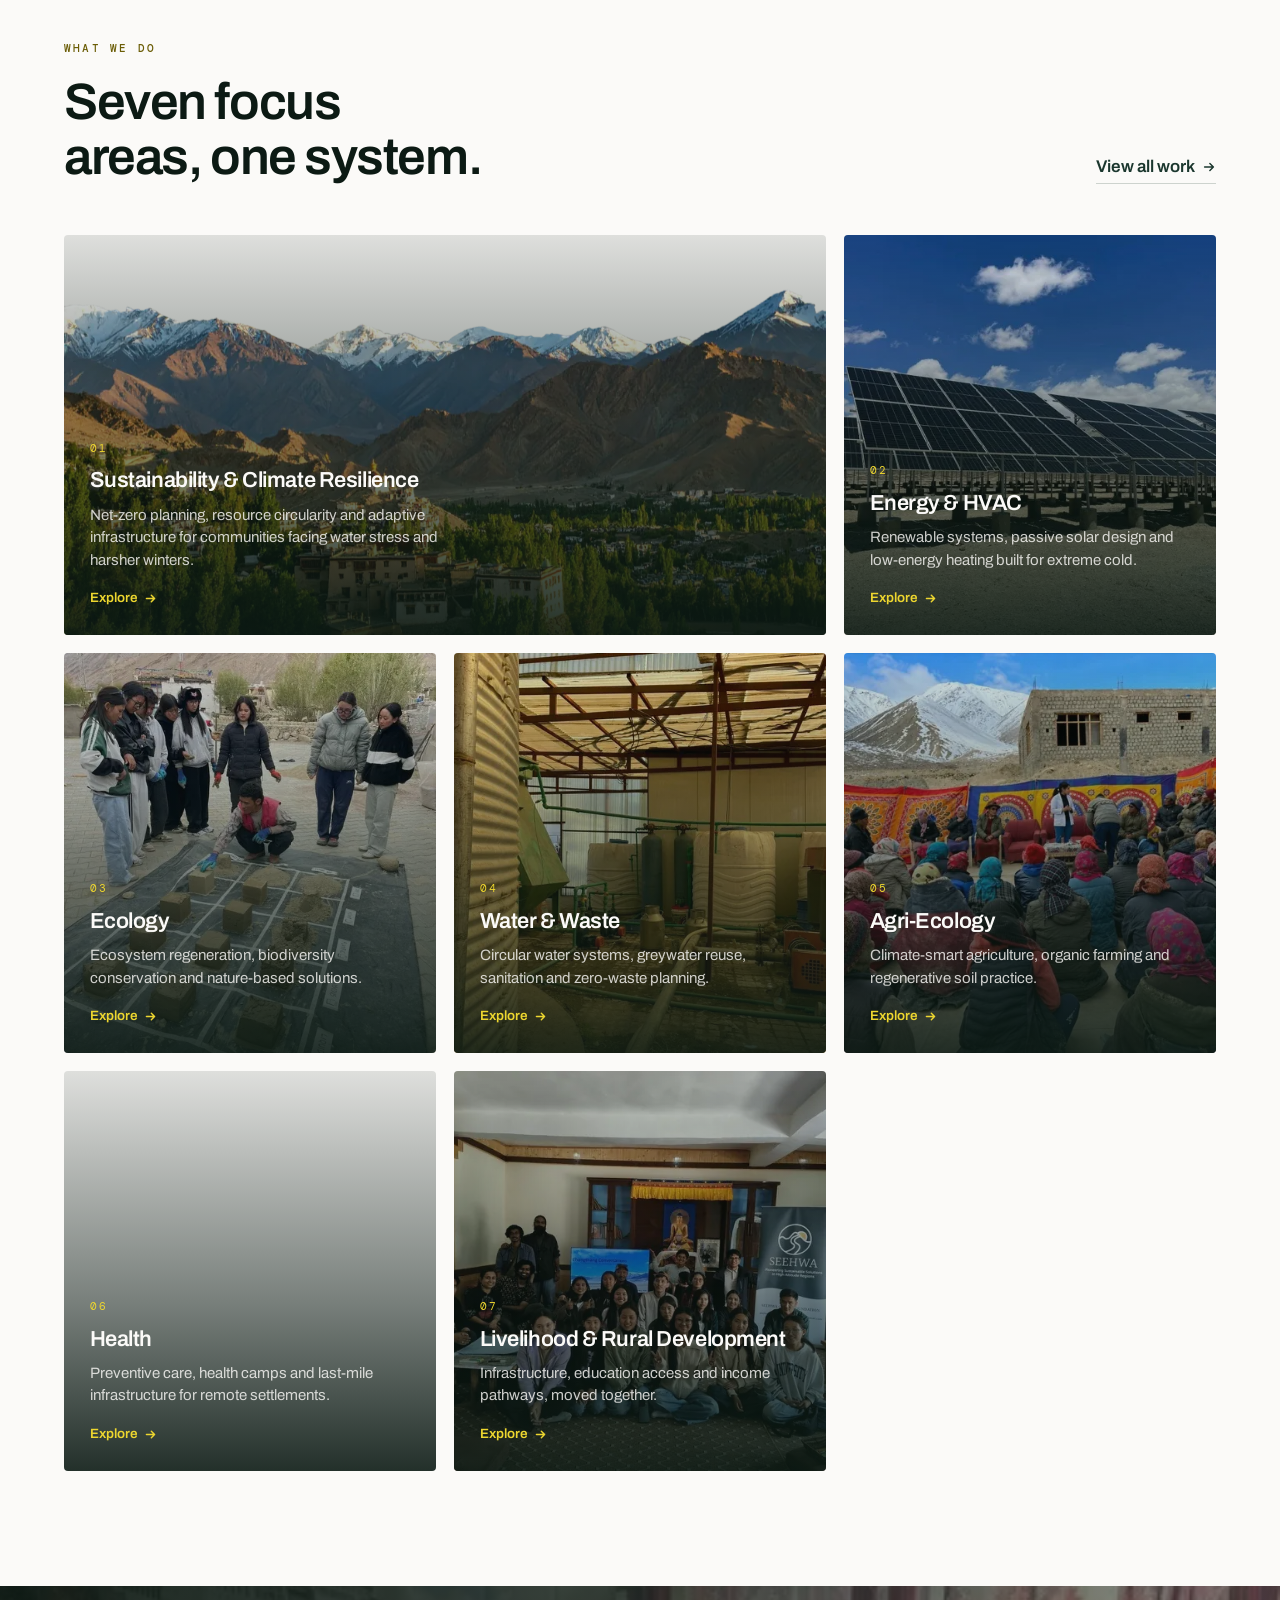
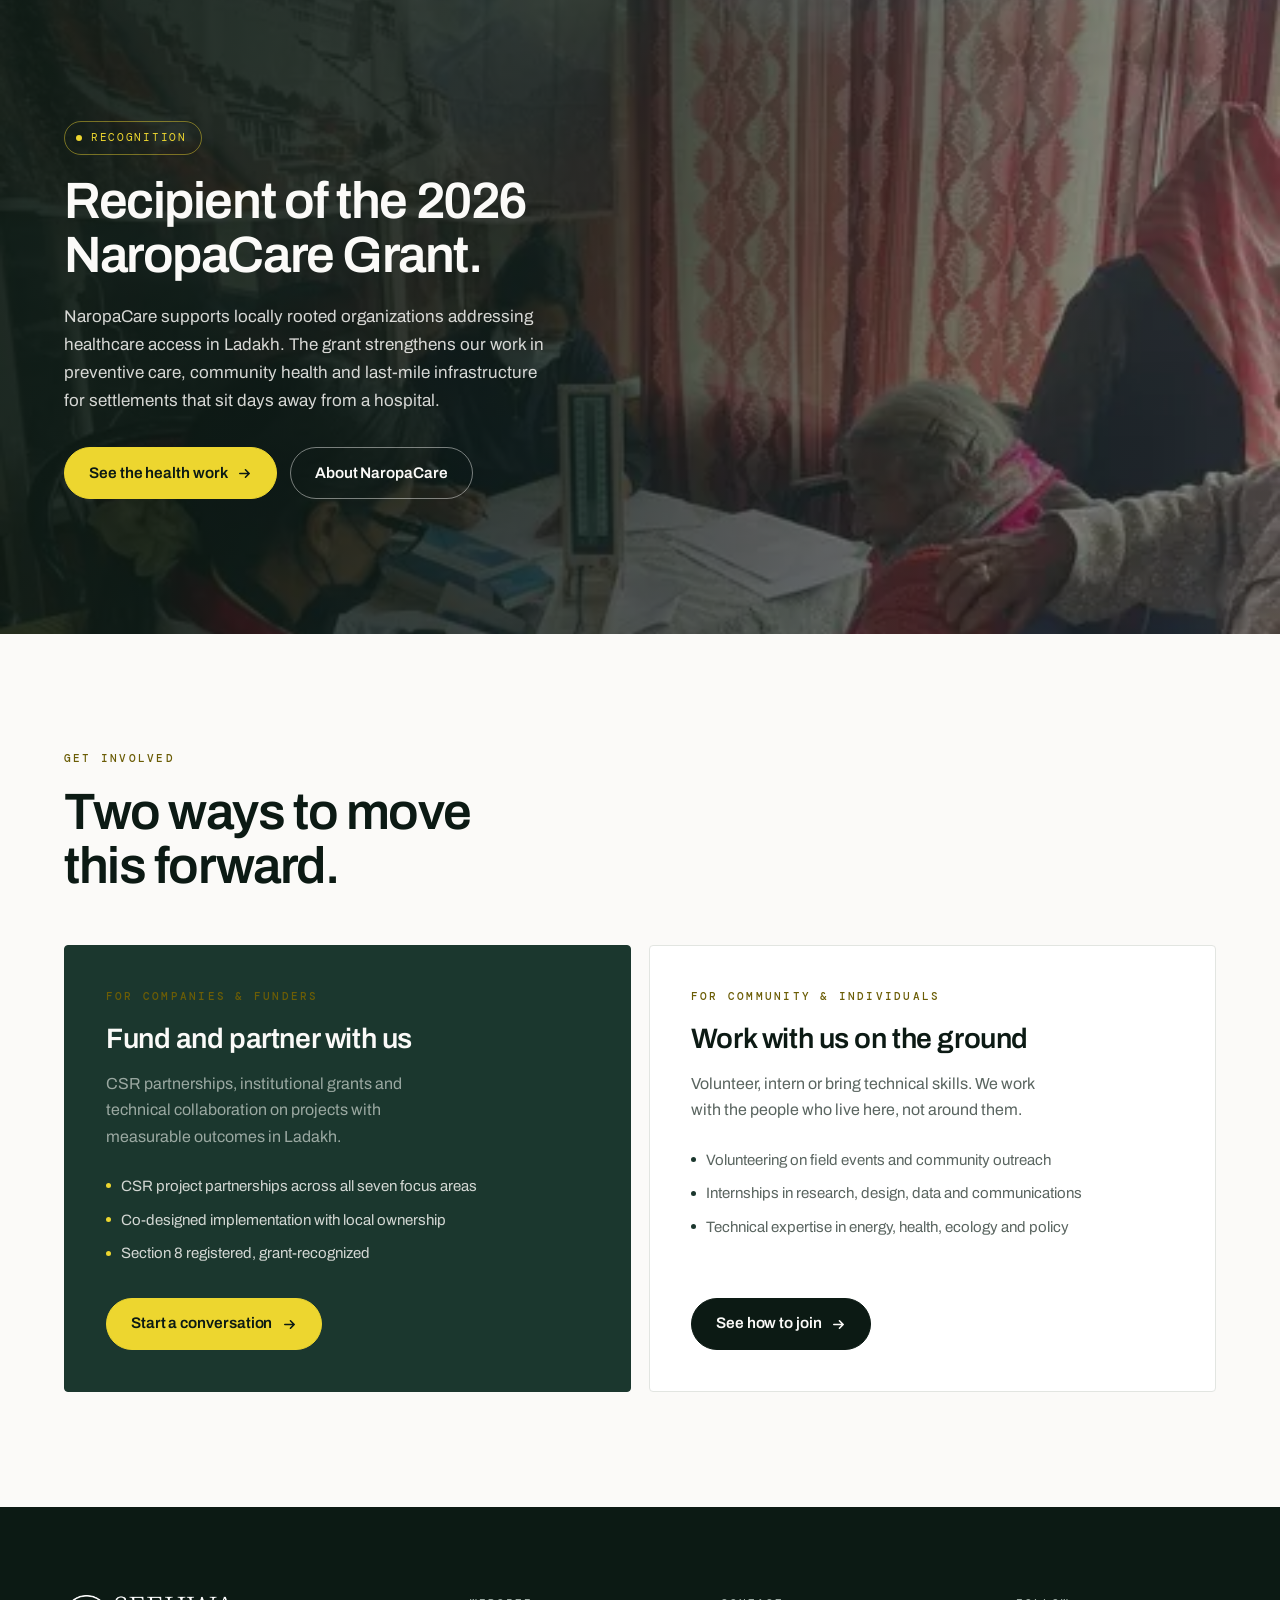
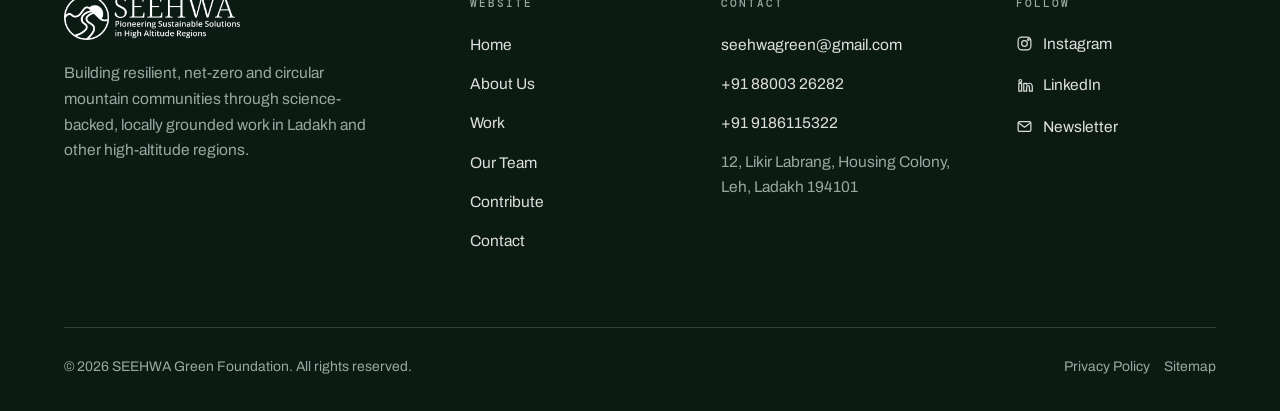
==== commit feb0158b: "Redesign homepage: photography-led visual reset Full visual reset on the homepage, built on the foun" ====
--- a/index.html
+++ b/index.html
@@ -5,28 +5,31 @@
   <meta name="viewport" content="width=device-width, initial-scale=1">
   <title>SEEHWA Green Foundation | Sustainable Solutions for Resilient Mountain Communities</title>
   <meta name="description" content="SEEHWA Green Foundation is a Section 8 non-profit headquartered in Ladakh, building resilient, net-zero and circular mountain communities through science-backed action.">
-  <meta name="keywords" content="SEEHWA Green Foundation, Ladakh NGO, sustainable development Ladakh, climate resilience, net-zero mountain communities, circular economy, NaropaCare Grant, high-altitude healthcare, agri-ecology, water waste management">
   <meta name="author" content="SEEHWA Green Foundation">
   <meta name="robots" content="index, follow, max-image-preview:large">
   <link rel="canonical" href="https://seehwagreen.org/">
   <meta property="og:type" content="website">
   <meta property="og:site_name" content="SEEHWA Green Foundation">
   <meta property="og:title" content="SEEHWA Green Foundation | Sustainable Solutions for Resilient Mountain Communities">
-  <meta property="og:description" content="SEEHWA Green Foundation is a Section 8 non-profit headquartered in Ladakh, building resilient, net-zero and circular mountain communities through science-backed action.">
+  <meta property="og:description" content="A Section 8 non-profit headquartered in Ladakh, building resilient, net-zero and circular mountain communities through science-backed action.">
   <meta property="og:url" content="https://seehwagreen.org/">
-  <meta property="og:image" content="https://seehwagreen.org/assets/images/community-consultation.jpg">
+  <meta property="og:image" content="https://seehwagreen.org/assets/images/opt/hero-mountains.jpg">
   <meta name="twitter:card" content="summary_large_image">
-  <meta name="theme-color" content="#f7f5f0">
+  <meta name="theme-color" content="#0C1A14">
+
   <link rel="icon" href="assets/images/favicon.svg" type="image/svg+xml">
   <link rel="icon" href="assets/images/favicon-32.png" type="image/png" sizes="32x32">
   <link rel="icon" href="assets/images/favicon-16.png" type="image/png" sizes="16x16">
-  <link rel="icon" href="assets/images/favicon-192.png" type="image/png" sizes="192x192">
   <link rel="apple-touch-icon" href="assets/images/favicon-192.png">
   <link rel="manifest" href="site.webmanifest">
+
   <link rel="preconnect" href="https://fonts.googleapis.com">
   <link rel="preconnect" href="https://fonts.gstatic.com" crossorigin>
-  <link href="https://fonts.googleapis.com/css2?family=DM+Mono:wght@400;500&family=Newsreader:opsz,wght@6..72,400;6..72,500&display=swap" rel="stylesheet">
-  <link rel="stylesheet" href="styles.css">
+  <link href="https://fonts.googleapis.com/css2?family=Archivo:wght@400;500;600;700&family=DM+Mono:wght@400;500&display=swap" rel="stylesheet">
+  <link rel="preload" as="image" fetchpriority="high"
+        imagesrcset="assets/images/opt/hero-mountains-1024.webp 1024w, assets/images/opt/hero-mountains-1600.webp 1600w, assets/images/opt/hero-mountains-2400.webp 2400w"
+        imagesizes="100vw" href="assets/images/opt/hero-mountains-1600.webp">
+  <link rel="stylesheet" href="assets/css/main.css">
 
   <script type="application/ld+json">
   {
@@ -55,103 +58,367 @@
   }
   </script>
 </head>
-<body class="home-page">
+<body>
   <a class="skip-link" href="#main">Skip to main content</a>
-  <header class="site-header" aria-label="Primary navigation">
-    <a class="brand" href="index.html" aria-label="SEEHWA Green Foundation home">
-      <img src="assets/images/logo.png" alt="SEEHWA Green Foundation logo" width="220" height="56">
-    </a>
-    <button class="nav-toggle" type="button" aria-expanded="false" aria-controls="site-nav">Menu</button>
-    <nav id="site-nav" class="site-nav" aria-label="Main menu">
-      <a href="index.html" aria-current="page">Home</a>
-      <a href="about.html">About Us</a>
-      <a href="work.html">Work</a>
-      <a href="team.html">Team</a>
-      <a href="contribute.html">Contribute</a>
-      <a href="contact.html">Contact</a>
-    </nav>
-  </header>
-  <main id="main">
-
-<section class="hero section" aria-labelledby="hero-title">
-  <div class="hero-copy">
-    <p class="eyebrow">Section 8 non-profit headquartered in Ladakh</p>
-    <h1 id="hero-title"><span>Sustainable solutions</span><span>for resilient mountain</span><span>communities.</span></h1>
-    <p class="hero-lede">SEEHWA Green Foundation works across energy and cold-climate HVAC, ecology, health, water, waste, agri-ecology, livelihoods and climate resilience to build net-zero, circular and locally grounded futures for high-altitude regions.</p>
-    <div class="hero-actions" aria-label="Primary actions">
-      <a class="button primary" href="contribute.html">Contribute</a>
-      <a class="button secondary" href="work.html">See ground impact</a>
-    </div>
-    <dl class="proof-strip" aria-label="Organization highlights">
-      <div><dt>Base</dt><dd>Leh, Ladakh</dd></div>
-      <div><dt>Focus</dt><dd>Cold-climate systems</dd></div>
-      <div><dt>Recognition</dt><dd>2026 NaropaCare Grant recipient</dd></div>
-    </dl>
-  </div>
-  <figure class="hero-media">
-    <img src="assets/images/community-consultation.jpg" alt="SEEHWA field consultation with Ladakh community members" width="1445" height="1088" fetchpriority="high">
-    <figcaption>Community-rooted work across Ladakh's fragile high-altitude settlements.</figcaption>
-  </figure>
-</section>
-
-<section class="section page-cards" aria-labelledby="site-sections-title">
-  <div class="section-heading narrow">
-    <p class="eyebrow">Explore SEEHWA</p>
-    <h2 id="site-sections-title">SEEHWA Green Foundation, split by stakeholder need.</h2>
-    <p>Use the pages below to understand the foundation, review ground-level work, meet the team, contribute, or contact us directly.</p>
-  </div>
-  <div class="card-grid">
-    <a class="nav-card" href="about.html"><span>About Us</span><p>Vision, mission, focus areas and NaropaCare recognition.</p></a>
-    <a class="nav-card" href="work.html"><span>Work</span><p>Ground-level health, energy and HVAC, ecology, water and community resilience work.</p></a>
-    <a class="nav-card" href="team.html"><span>Team</span><p>Founders, core team members and expert advisors.</p></a>
-    <a class="nav-card" href="contribute.html"><span>Contribute</span><p>Volunteer, intern, partner, contribute or stay updated.</p></a>
-  </div>
-</section>
-
-  </main>
-  <footer class="site-footer">
-    <div class="footer-grid">
-      <section class="footer-brand" aria-label="SEEHWA footer summary">
-        <img src="assets/images/logo.png" alt="SEEHWA Green Foundation logo" width="180" height="46">
-        <p>SEEHWA Green Foundation builds resilient, net-zero and circular mountain communities through science-backed, locally grounded work in Ladakh and other high-altitude regions.</p>
-      </section>
-      <nav class="footer-section" aria-label="Footer website navigation">
-        <h2>Website</h2>
-        <a href="index.html">Home</a>
-        <a href="about.html">About Us</a>
+
+  <header class="header">
+    <div class="header__inner">
+      <a class="header__logo" href="index.html" aria-label="SEEHWA Green Foundation — home">
+        <img src="assets/images/logo.png" alt="SEEHWA Green Foundation" width="168" height="43">
+      </a>
+
+      <nav id="site-nav" class="nav" aria-label="Main menu">
+        <a href="index.html" aria-current="page">Home</a>
+        <a href="about.html">About</a>
         <a href="work.html">Work</a>
-        <a href="team.html">Our Team</a>
-        <a href="contribute.html">Contribute</a>
+        <a href="team.html">Team</a>
         <a href="contact.html">Contact</a>
       </nav>
-      <section class="footer-section" aria-label="Contact details">
-        <h2>Contact</h2>
-        <a href="mailto:seehwagreen@gmail.com">seehwagreen@gmail.com</a>
-        <a href="tel:+918800326282">+91 88003 26282</a>
-        <a href="tel:+919186115322">+91 9186115322</a>
-        <p>12, Likir Labrang, Housing Colony, Leh, Ladakh 194101</p>
-      </section>
-      <section class="footer-section" aria-label="Social media links">
-        <h2>Social</h2>
-        <a class="social-link" href="https://www.instagram.com/seehwagreen/" aria-label="SEEHWA Green Foundation on Instagram" rel="noopener" target="_blank">
-          <svg class="social-icon" aria-hidden="true" viewBox="0 0 24 24" focusable="false"><rect x="3" y="3" width="18" height="18" rx="5"></rect><circle cx="12" cy="12" r="4"></circle><circle cx="17.5" cy="6.5" r="1.2"></circle></svg>
-          <span>Instagram</span>
-        </a>
-        <a class="social-link" href="https://www.linkedin.com/in/seehwa-green-foundation-78916735b/" aria-label="SEEHWA Green Foundation on LinkedIn" rel="noopener" target="_blank">
-          <svg class="social-icon" aria-hidden="true" viewBox="0 0 24 24" focusable="false"><path d="M4 9h4v11H4z"></path><circle cx="6" cy="5.5" r="2"></circle><path d="M11 9h3.8v1.6c.7-1 1.8-1.8 3.6-1.8 2.8 0 4.6 1.9 4.6 5.4V20h-4v-5.1c0-1.7-.6-2.6-1.9-2.6-1.4 0-2.1 1-2.1 2.6V20h-4z"></path></svg>
-          <span>LinkedIn</span>
-        </a>
-        <a class="social-link" href="contribute.html#newsletter" aria-label="Newsletter signup placeholder">
-          <svg class="social-icon" aria-hidden="true" viewBox="0 0 24 24" focusable="false"><rect x="3" y="5" width="18" height="14" rx="2"></rect><path d="M4 7l8 6 8-6"></path></svg>
-          <span>Newsletter</span>
-        </a>
-      </section>
+
+      <div class="header__cta">
+        <a class="btn btn--ghost-light" href="contribute.html">Partner with us</a>
+      </div>
+
+      <button class="nav-toggle" type="button" aria-expanded="false" aria-controls="site-nav" aria-label="Toggle menu">
+        <span></span>
+      </button>
     </div>
-    <div class="footer-bottom">
-      <p>&copy; 2026 SEEHWA Green Foundation. All rights reserved.</p>
-      <p class="footer-legal-links"><a href="privacy.html">Privacy Policy</a><span aria-hidden="true">|</span><a href="sitemap.xml">Sitemap</a></p><p class="footer-credit">Developed by <a href="https://yagyaansh.com" rel="noopener" target="_blank">Yagyaansh Khaneja (Gyalson Dorjay)</a></p>
+  </header>
+
+  <main id="main">
+
+    <!-- ============================ HERO ============================ -->
+    <section class="hero" data-hero aria-labelledby="hero-title">
+      <div class="hero__media">
+        <picture>
+          <source type="image/webp"
+                  srcset="assets/images/opt/hero-mountains-640.webp 640w,
+                          assets/images/opt/hero-mountains-1024.webp 1024w,
+                          assets/images/opt/hero-mountains-1600.webp 1600w,
+                          assets/images/opt/hero-mountains-2400.webp 2400w"
+                  sizes="100vw">
+          <img src="assets/images/opt/hero-mountains.jpg"
+               alt="Snow-covered mountain range in Ladakh at high altitude"
+               width="2400" height="1800" fetchpriority="high" decoding="async">
+        </picture>
+      </div>
+
+      <div class="hero__inner container">
+        <p class="label">Section 8 non-profit &middot; Leh, Ladakh</p>
+        <h1 class="display hero__title" id="hero-title">Sustainable solutions for resilient mountain communities.</h1>
+        <p class="hero__lede">We work across energy, water, ecology, health and livelihoods to build net-zero, circular futures for the world&rsquo;s most fragile high-altitude regions &mdash; grounded in local knowledge, strengthened by modern science.</p>
+        <div class="hero__actions">
+          <a class="btn btn--gold" href="contribute.html">
+            Partner with us
+            <svg class="arrow" width="15" height="15" viewBox="0 0 16 16" fill="none" aria-hidden="true"><path d="M3 8h10M9 4l4 4-4 4" stroke="currentColor" stroke-width="1.7" stroke-linecap="round" stroke-linejoin="round"/></svg>
+          </a>
+          <a class="btn btn--ghost-light" href="work.html">See our work</a>
+        </div>
+      </div>
+
+      <div class="hero__scroll" aria-hidden="true">
+        <span>Scroll</span>
+        <i></i>
+      </div>
+    </section>
+
+    <!-- ======================= CREDENTIAL BAND ======================= -->
+    <section class="creds" aria-label="Organization credentials">
+      <div class="container">
+        <div class="creds__grid">
+          <div class="creds__item">
+            <p class="creds__value">2026</p>
+            <p class="creds__label">NaropaCare Grant recipient</p>
+          </div>
+          <div class="creds__item">
+            <p class="creds__value">Section 8</p>
+            <p class="creds__label">Registered non-profit company</p>
+          </div>
+          <div class="creds__item">
+            <p class="creds__value">7</p>
+            <p class="creds__label">Integrated focus areas</p>
+          </div>
+          <div class="creds__item">
+            <p class="creds__value">3,500&thinsp;m+</p>
+            <p class="creds__label">Altitude we build for</p>
+          </div>
+        </div>
+      </div>
+    </section>
+
+    <!-- ========================= STATEMENT ========================= -->
+    <section class="section" aria-labelledby="statement-title">
+      <div class="container">
+        <div class="statement__grid">
+          <div>
+            <p class="label label--gold">Who we are</p>
+            <h2 class="h2" id="statement-title" style="margin-top:1.1rem">Ladakh is warming faster than the plains. We build what comes next.</h2>
+          </div>
+          <div class="statement__body">
+            <p><strong>SEEHWA Green Foundation is a Section 8 non-profit headquartered in Leh.</strong> We design and deliver practical systems for cold, remote, high-altitude communities &mdash; the places where conventional development models simply do not work.</p>
+            <p>Our work spans renewable energy and cold-climate HVAC, circular water and waste systems, ecosystem regeneration, climate-smart agriculture, last-mile healthcare and rural livelihoods. We treat these as one connected system, because in a mountain village they are.</p>
+            <a class="inline-link" href="about.html">
+              More about the foundation
+              <svg class="arrow" width="14" height="14" viewBox="0 0 16 16" fill="none" aria-hidden="true"><path d="M3 8h10M9 4l4 4-4 4" stroke="currentColor" stroke-width="1.7" stroke-linecap="round" stroke-linejoin="round"/></svg>
+            </a>
+          </div>
+        </div>
+      </div>
+    </section>
+
+    <!-- ======================== FOCUS AREAS ======================== -->
+    <section class="section" style="padding-top:0" aria-labelledby="focus-title">
+      <div class="container">
+        <div class="focus__head">
+          <div>
+            <p class="label label--gold">What we do</p>
+            <h2 class="h2" id="focus-title" style="margin-top:1.1rem">Seven focus areas, one system.</h2>
+          </div>
+          <a class="inline-link" href="work.html">
+            View all work
+            <svg class="arrow" width="14" height="14" viewBox="0 0 16 16" fill="none" aria-hidden="true"><path d="M3 8h10M9 4l4 4-4 4" stroke="currentColor" stroke-width="1.7" stroke-linecap="round" stroke-linejoin="round"/></svg>
+          </a>
+        </div>
+
+        <div class="focus__grid">
+
+          <a class="fcard fcard--wide" href="work.html#sustainability-climate">
+            <div class="fcard__media">
+              <picture>
+                <source type="image/webp" srcset="assets/images/opt/landscape-640.webp 640w, assets/images/opt/landscape-1024.webp 1024w, assets/images/opt/landscape-1600.webp 1600w" sizes="(max-width: 620px) 100vw, 66vw">
+                <img src="assets/images/opt/landscape.jpg" alt="High-altitude Ladakh valley landscape" width="1600" height="1244" loading="lazy" decoding="async">
+              </picture>
+            </div>
+            <p class="fcard__index">01</p>
+            <h3 class="fcard__title">Sustainability &amp; Climate Resilience</h3>
+            <p class="fcard__text">Net-zero planning, resource circularity and adaptive infrastructure for communities facing water stress and harsher winters.</p>
+            <span class="fcard__more">Explore <svg class="arrow" width="13" height="13" viewBox="0 0 16 16" fill="none" aria-hidden="true"><path d="M3 8h10M9 4l4 4-4 4" stroke="currentColor" stroke-width="1.8" stroke-linecap="round" stroke-linejoin="round"/></svg></span>
+          </a>
+
+          <a class="fcard" href="work.html#energy">
+            <div class="fcard__media">
+              <picture>
+                <source type="image/webp" srcset="assets/images/opt/energy-640.webp 640w, assets/images/opt/energy-1024.webp 1024w" sizes="(max-width: 620px) 100vw, 33vw">
+                <img src="assets/images/opt/energy.jpg" alt="Solar energy installation in Ladakh" width="1024" height="768" loading="lazy" decoding="async">
+              </picture>
+            </div>
+            <p class="fcard__index">02</p>
+            <h3 class="fcard__title">Energy &amp; HVAC</h3>
+            <p class="fcard__text">Renewable systems, passive solar design and low-energy heating built for extreme cold.</p>
+            <span class="fcard__more">Explore <svg class="arrow" width="13" height="13" viewBox="0 0 16 16" fill="none" aria-hidden="true"><path d="M3 8h10M9 4l4 4-4 4" stroke="currentColor" stroke-width="1.8" stroke-linecap="round" stroke-linejoin="round"/></svg></span>
+          </a>
+
+          <a class="fcard" href="work.html#ecology">
+            <div class="fcard__media">
+              <picture>
+                <source type="image/webp" srcset="assets/images/opt/ecology-640.webp 640w, assets/images/opt/ecology-960.webp 960w" sizes="(max-width: 620px) 100vw, 33vw">
+                <img src="assets/images/opt/ecology.jpg" alt="Field mapping and ecological assessment in Ladakh" width="960" height="1280" loading="lazy" decoding="async">
+              </picture>
+            </div>
+            <p class="fcard__index">03</p>
+            <h3 class="fcard__title">Ecology</h3>
+            <p class="fcard__text">Ecosystem regeneration, biodiversity conservation and nature-based solutions.</p>
+            <span class="fcard__more">Explore <svg class="arrow" width="13" height="13" viewBox="0 0 16 16" fill="none" aria-hidden="true"><path d="M3 8h10M9 4l4 4-4 4" stroke="currentColor" stroke-width="1.8" stroke-linecap="round" stroke-linejoin="round"/></svg></span>
+          </a>
+
+          <a class="fcard" href="work.html#water-waste">
+            <div class="fcard__media">
+              <picture>
+                <source type="image/webp" srcset="assets/images/opt/water-640.webp 640w, assets/images/opt/water-960.webp 960w" sizes="(max-width: 620px) 100vw, 33vw">
+                <img src="assets/images/opt/water.jpg" alt="Water treatment infrastructure at a project site" width="960" height="1280" loading="lazy" decoding="async">
+              </picture>
+            </div>
+            <p class="fcard__index">04</p>
+            <h3 class="fcard__title">Water &amp; Waste</h3>
+            <p class="fcard__text">Circular water systems, greywater reuse, sanitation and zero-waste planning.</p>
+            <span class="fcard__more">Explore <svg class="arrow" width="13" height="13" viewBox="0 0 16 16" fill="none" aria-hidden="true"><path d="M3 8h10M9 4l4 4-4 4" stroke="currentColor" stroke-width="1.8" stroke-linecap="round" stroke-linejoin="round"/></svg></span>
+          </a>
+
+          <a class="fcard" href="work.html#agri-ecology">
+            <div class="fcard__media">
+              <picture>
+                <source type="image/webp" srcset="assets/images/opt/community-640.webp 640w, assets/images/opt/community-1024.webp 1024w" sizes="(max-width: 620px) 100vw, 33vw">
+                <img src="assets/images/opt/community.jpg" alt="Community consultation in a Ladakhi village" width="1024" height="771" loading="lazy" decoding="async">
+              </picture>
+            </div>
+            <p class="fcard__index">05</p>
+            <h3 class="fcard__title">Agri-Ecology</h3>
+            <p class="fcard__text">Climate-smart agriculture, organic farming and regenerative soil practice.</p>
+            <span class="fcard__more">Explore <svg class="arrow" width="13" height="13" viewBox="0 0 16 16" fill="none" aria-hidden="true"><path d="M3 8h10M9 4l4 4-4 4" stroke="currentColor" stroke-width="1.8" stroke-linecap="round" stroke-linejoin="round"/></svg></span>
+          </a>
+
+          <a class="fcard" href="work.html#health">
+            <div class="fcard__media">
+              <picture>
+                <source type="image/webp" srcset="assets/images/opt/health-640.webp 640w, assets/images/opt/health-960.webp 960w" sizes="(max-width: 620px) 100vw, 33vw">
+                <img src="assets/images/opt/health.jpg" alt="Community health activity in Ladakh" width="960" height="1280" loading="lazy" decoding="async">
+              </picture>
+            </div>
+            <p class="fcard__index">06</p>
+            <h3 class="fcard__title">Health</h3>
+            <p class="fcard__text">Preventive care, health camps and last-mile infrastructure for remote settlements.</p>
+            <span class="fcard__more">Explore <svg class="arrow" width="13" height="13" viewBox="0 0 16 16" fill="none" aria-hidden="true"><path d="M3 8h10M9 4l4 4-4 4" stroke="currentColor" stroke-width="1.8" stroke-linecap="round" stroke-linejoin="round"/></svg></span>
+          </a>
+
+          <a class="fcard" href="work.html#livelihood">
+            <div class="fcard__media">
+              <picture>
+                <source type="image/webp" srcset="assets/images/opt/livelihood-640.webp 640w, assets/images/opt/livelihood-1024.webp 1024w" sizes="(max-width: 620px) 100vw, 33vw">
+                <img src="assets/images/opt/livelihood.jpg" alt="SEEHWA team field session in Ladakh" width="1024" height="771" loading="lazy" decoding="async">
+              </picture>
+            </div>
+            <p class="fcard__index">07</p>
+            <h3 class="fcard__title">Livelihood &amp; Rural Development</h3>
+            <p class="fcard__text">Infrastructure, education access and income pathways, moved together.</p>
+            <span class="fcard__more">Explore <svg class="arrow" width="13" height="13" viewBox="0 0 16 16" fill="none" aria-hidden="true"><path d="M3 8h10M9 4l4 4-4 4" stroke="currentColor" stroke-width="1.8" stroke-linecap="round" stroke-linejoin="round"/></svg></span>
+          </a>
+
+        </div>
+      </div>
+    </section>
+
+    <!-- ====================== NAROPACARE FEATURE ====================== -->
+    <section class="feature" aria-labelledby="feature-title">
+      <div class="feature__media">
+        <picture>
+          <source type="image/webp" srcset="assets/images/opt/health-640.webp 640w, assets/images/opt/health-960.webp 960w" sizes="100vw">
+          <img src="assets/images/opt/health.jpg" alt="Healthcare outreach with community members in Ladakh" width="960" height="1280" loading="lazy" decoding="async">
+        </picture>
+      </div>
+      <div class="feature__inner container">
+        <div class="feature__card">
+          <span class="badge"><i></i> Recognition</span>
+          <h2 class="h2" id="feature-title">Recipient of the 2026 NaropaCare Grant.</h2>
+          <p class="feature__text">NaropaCare supports locally rooted organizations addressing healthcare access in Ladakh. The grant strengthens our work in preventive care, community health and last-mile infrastructure for settlements that sit days away from a hospital.</p>
+          <div class="feature__actions">
+            <a class="btn btn--gold" href="work.html#health">
+              See the health work
+              <svg class="arrow" width="15" height="15" viewBox="0 0 16 16" fill="none" aria-hidden="true"><path d="M3 8h10M9 4l4 4-4 4" stroke="currentColor" stroke-width="1.7" stroke-linecap="round" stroke-linejoin="round"/></svg>
+            </a>
+            <a class="btn btn--ghost-light" href="https://www.livetolove.org/naropacare" rel="noopener" target="_blank">About NaropaCare</a>
+          </div>
+        </div>
+      </div>
+    </section>
+
+    <!-- ========================= TWO DOORS ========================= -->
+    <section class="section" aria-labelledby="doors-title">
+      <div class="container">
+        <div class="focus__head">
+          <div>
+            <p class="label label--gold">Get involved</p>
+            <h2 class="h2" id="doors-title" style="margin-top:1.1rem">Two ways to move this forward.</h2>
+          </div>
+        </div>
+
+        <div class="doors__grid">
+          <div class="door door--dark">
+            <p class="label label--gold">For companies &amp; funders</p>
+            <h3 class="h3 door__title" style="font-size:clamp(1.4rem,2.2vw,1.9rem)">Fund and partner with us</h3>
+            <p class="door__text">CSR partnerships, institutional grants and technical collaboration on projects with measurable outcomes in Ladakh.</p>
+            <ul class="door__list">
+              <li>CSR project partnerships across all seven focus areas</li>
+              <li>Co-designed implementation with local ownership</li>
+              <li>Section 8 registered, grant-recognized</li>
+            </ul>
+            <div class="door__action">
+              <a class="btn btn--gold" href="contribute.html">
+                Start a conversation
+                <svg class="arrow" width="15" height="15" viewBox="0 0 16 16" fill="none" aria-hidden="true"><path d="M3 8h10M9 4l4 4-4 4" stroke="currentColor" stroke-width="1.7" stroke-linecap="round" stroke-linejoin="round"/></svg>
+              </a>
+            </div>
+          </div>
+
+          <div class="door">
+            <p class="label label--gold">For community &amp; individuals</p>
+            <h3 class="h3 door__title" style="font-size:clamp(1.4rem,2.2vw,1.9rem)">Work with us on the ground</h3>
+            <p class="door__text">Volunteer, intern or bring technical skills. We work with the people who live here, not around them.</p>
+            <ul class="door__list">
+              <li>Volunteering on field events and community outreach</li>
+              <li>Internships in research, design, data and communications</li>
+              <li>Technical expertise in energy, health, ecology and policy</li>
+            </ul>
+            <div class="door__action">
+              <a class="btn btn--dark" href="contribute.html">
+                See how to join
+                <svg class="arrow" width="15" height="15" viewBox="0 0 16 16" fill="none" aria-hidden="true"><path d="M3 8h10M9 4l4 4-4 4" stroke="currentColor" stroke-width="1.7" stroke-linecap="round" stroke-linejoin="round"/></svg>
+              </a>
+            </div>
+          </div>
+        </div>
+      </div>
+    </section>
+
+  </main>
+
+  <!-- ============================ FOOTER ============================ -->
+  <footer class="footer">
+    <div class="container">
+      <div class="footer__grid">
+        <div class="footer__brand">
+          <a class="footer__logo" href="index.html" aria-label="SEEHWA Green Foundation — home">
+            <img src="assets/images/logo.png" alt="SEEHWA Green Foundation" width="176" height="45">
+          </a>
+          <p>Building resilient, net-zero and circular mountain communities through science-backed, locally grounded work in Ladakh and other high-altitude regions.</p>
+        </div>
+
+        <nav class="footer__col" aria-labelledby="footer-nav-title">
+          <h2 id="footer-nav-title">Website</h2>
+          <ul>
+            <li><a href="index.html">Home</a></li>
+            <li><a href="about.html">About Us</a></li>
+            <li><a href="work.html">Work</a></li>
+            <li><a href="team.html">Our Team</a></li>
+            <li><a href="contribute.html">Contribute</a></li>
+            <li><a href="contact.html">Contact</a></li>
+          </ul>
+        </nav>
+
+        <section class="footer__col" aria-labelledby="footer-contact-title">
+          <h2 id="footer-contact-title">Contact</h2>
+          <ul>
+            <li><a href="mailto:seehwagreen@gmail.com">seehwagreen@gmail.com</a></li>
+            <li><a href="tel:+918800326282">+91 88003 26282</a></li>
+            <li><a href="tel:+919186115322">+91 9186115322</a></li>
+            <li><p>12, Likir Labrang, Housing Colony,<br>Leh, Ladakh 194101</p></li>
+          </ul>
+        </section>
+
+        <section class="footer__col" aria-labelledby="footer-social-title">
+          <h2 id="footer-social-title">Follow</h2>
+          <ul>
+            <li>
+              <a class="social" href="https://www.instagram.com/seehwagreen/" rel="noopener" target="_blank">
+                <svg viewBox="0 0 24 24" aria-hidden="true"><rect x="3" y="3" width="18" height="18" rx="5"></rect><circle cx="12" cy="12" r="4"></circle><circle cx="17.5" cy="6.5" r="1.2"></circle></svg>
+                <span>Instagram</span>
+              </a>
+            </li>
+            <li>
+              <a class="social" href="https://www.linkedin.com/in/seehwa-green-foundation-78916735b/" rel="noopener" target="_blank">
+                <svg viewBox="0 0 24 24" aria-hidden="true"><path d="M4 9h4v11H4z"></path><circle cx="6" cy="5.5" r="2"></circle><path d="M11 9h3.8v1.6c.7-1 1.8-1.8 3.6-1.8 2.8 0 4.6 1.9 4.6 5.4V20h-4v-5.1c0-1.7-.6-2.6-1.9-2.6-1.4 0-2.1 1-2.1 2.6V20h-4z"></path></svg>
+                <span>LinkedIn</span>
+              </a>
+            </li>
+            <li>
+              <a class="social" href="contribute.html#newsletter">
+                <svg viewBox="0 0 24 24" aria-hidden="true"><rect x="3" y="5" width="18" height="14" rx="2"></rect><path d="M4 7l8 6 8-6"></path></svg>
+                <span>Newsletter</span>
+              </a>
+            </li>
+          </ul>
+        </section>
+      </div>
+
+      <div class="footer__bottom">
+        <p>&copy; 2026 SEEHWA Green Foundation. All rights reserved.</p>
+        <p class="footer__legal">
+          <a href="privacy.html">Privacy Policy</a>
+          <a href="sitemap.xml">Sitemap</a>
+        </p>
+      </div>
     </div>
   </footer>
-  <script src="script.js" defer></script>
+
+  <script src="assets/js/site.js" defer></script>
 </body>
 </html>
--- a/assets/css/main.css
+++ b/assets/css/main.css
@@ -0,0 +1,837 @@
+/* ==========================================================================
+   SEEHWA Green Foundation — design system
+   Palette derived from the foundation logo: forest #1B372E, gold #EDD62F
+   ========================================================================== */
+
+:root {
+  /* Brand */
+  --forest:        #1B372E;
+  --gold:          #EDD62F;
+
+  /* Grounds */
+  --ink:           #0C1A14;
+  --ink-soft:      #12241C;
+  --paper:         #FBFAF8;
+  --paper-warm:    #F3F1EB;
+  --white:         #FFFFFF;
+
+  /* Text */
+  --text:          #0C1A14;
+  --text-muted:    #5A6560;
+  --text-on-dark:  #FBFAF8;
+  --muted-on-dark: #9AA8A1;
+  --gold-deep:     #6B5D06;   /* gold's legible counterpart on light grounds */
+
+  /* Lines */
+  --line:          #E2E5E1;
+  --line-strong:   #CDD3CE;
+  --line-on-dark:  rgba(251, 250, 248, .16);
+
+  /* Type */
+  --font: "Archivo", -apple-system, BlinkMacSystemFont, "Segoe UI", sans-serif;
+  --mono: "DM Mono", ui-monospace, SFMono-Regular, Menlo, monospace;
+
+  /* Metrics */
+  --container: 1280px;
+  --gutter: clamp(1.25rem, 5vw, 4rem);
+  --pad-y: clamp(4.5rem, 9vw, 8.5rem);
+  --radius: 4px;
+  --header-h: 76px;
+
+  --ease: cubic-bezier(.22, .61, .36, 1);
+}
+
+/* ---------- reset ---------- */
+
+*, *::before, *::after { box-sizing: border-box; }
+
+html {
+  -webkit-text-size-adjust: 100%;
+  scroll-behavior: smooth;
+}
+
+body {
+  margin: 0;
+  background: var(--paper);
+  color: var(--text);
+  font-family: var(--font);
+  font-size: 1.0625rem;
+  line-height: 1.65;
+  font-weight: 400;
+  -webkit-font-smoothing: antialiased;
+  overflow-x: hidden;
+}
+
+img, svg, video { display: block; max-width: 100%; }
+img { height: auto; }
+a { color: inherit; text-decoration: none; }
+button { font: inherit; color: inherit; background: none; border: 0; cursor: pointer; }
+h1, h2, h3, h4, p, figure, blockquote { margin: 0; }
+ul, ol { margin: 0; padding: 0; list-style: none; }
+
+:focus-visible {
+  outline: 3px solid var(--gold);
+  outline-offset: 3px;
+  border-radius: 2px;
+}
+
+.sr-only {
+  position: absolute;
+  width: 1px; height: 1px;
+  padding: 0; margin: -1px;
+  overflow: hidden;
+  clip: rect(0 0 0 0);
+  white-space: nowrap;
+  border: 0;
+}
+
+.skip-link {
+  position: fixed;
+  top: -100px; left: 1rem;
+  z-index: 200;
+  padding: .8rem 1.2rem;
+  background: var(--ink);
+  color: var(--text-on-dark);
+  font-weight: 600;
+  transition: top .2s var(--ease);
+}
+.skip-link:focus { top: 1rem; }
+
+/* ---------- typography ---------- */
+
+.display {
+  font-size: clamp(2.6rem, 6.6vw, 6rem);
+  line-height: .98;
+  letter-spacing: -.035em;
+  font-weight: 600;
+  text-wrap: balance;
+}
+
+.h2 {
+  font-size: clamp(1.9rem, 4vw, 3.4rem);
+  line-height: 1.06;
+  letter-spacing: -.028em;
+  font-weight: 600;
+  text-wrap: balance;
+}
+
+.h3 {
+  font-size: clamp(1.15rem, 1.5vw, 1.35rem);
+  line-height: 1.25;
+  letter-spacing: -.015em;
+  font-weight: 600;
+}
+
+.lede {
+  font-size: clamp(1.08rem, 1.45vw, 1.3rem);
+  line-height: 1.55;
+  color: var(--text-muted);
+  max-width: 56ch;
+}
+
+.label {
+  font-family: var(--mono);
+  font-size: .7rem;
+  font-weight: 500;
+  letter-spacing: .2em;
+  text-transform: uppercase;
+  color: var(--text-muted);
+}
+.label--gold { color: var(--gold-deep); }
+.on-dark .label,
+.dark .label { color: var(--muted-on-dark); }
+.dark .label--gold { color: var(--gold); }
+
+/* ---------- layout ---------- */
+
+.container {
+  width: 100%;
+  max-width: var(--container);
+  margin-inline: auto;
+  padding-inline: var(--gutter);
+}
+
+.section { padding-block: var(--pad-y); }
+.section--tight { padding-block: clamp(3rem, 6vw, 5rem); }
+
+.dark {
+  background: var(--ink);
+  color: var(--text-on-dark);
+}
+.dark .lede { color: var(--muted-on-dark); }
+
+.rule {
+  height: 1px;
+  border: 0;
+  margin: 0;
+  background: var(--line);
+}
+
+/* ---------- buttons ---------- */
+
+.btn {
+  display: inline-flex;
+  align-items: center;
+  gap: .6rem;
+  min-height: 52px;
+  padding: 0 1.5rem;
+  border-radius: 999px;
+  font-weight: 600;
+  font-size: .96rem;
+  letter-spacing: -.005em;
+  border: 1.5px solid transparent;
+  transition: background .2s var(--ease), color .2s var(--ease),
+              border-color .2s var(--ease), transform .2s var(--ease);
+}
+.btn:hover { transform: translateY(-2px); }
+
+.btn--gold {
+  background: var(--gold);
+  color: var(--ink);
+  border-color: var(--gold);
+}
+.btn--gold:hover { background: #F7E14A; border-color: #F7E14A; }
+
+.btn--ghost-light {
+  color: var(--text-on-dark);
+  border-color: rgba(251, 250, 248, .45);
+}
+.btn--ghost-light:hover {
+  background: rgba(251, 250, 248, .12);
+  border-color: var(--text-on-dark);
+}
+
+.btn--dark {
+  background: var(--ink);
+  color: var(--text-on-dark);
+  border-color: var(--ink);
+}
+.btn--dark:hover { background: var(--forest); border-color: var(--forest); }
+
+.btn--ghost-dark {
+  color: var(--ink);
+  border-color: var(--line-strong);
+}
+.btn--ghost-dark:hover { border-color: var(--ink); background: var(--white); }
+
+.btn .arrow { transition: transform .2s var(--ease); }
+.btn:hover .arrow { transform: translateX(3px); }
+
+/* ---------- header ---------- */
+
+.header {
+  position: fixed;
+  inset: 0 0 auto 0;
+  z-index: 100;
+  height: var(--header-h);
+  display: flex;
+  align-items: center;
+  color: var(--text-on-dark);
+  transition: background .3s var(--ease), color .3s var(--ease),
+              border-color .3s var(--ease), backdrop-filter .3s var(--ease);
+  border-bottom: 1px solid transparent;
+}
+
+.header__inner {
+  width: 100%;
+  max-width: var(--container);
+  margin-inline: auto;
+  padding-inline: var(--gutter);
+  display: flex;
+  align-items: center;
+  justify-content: space-between;
+  gap: 2rem;
+}
+
+.header__logo img {
+  width: 168px;
+  transition: filter .3s var(--ease);
+  /* logo artwork is dark; invert to sit on the photographic hero */
+  filter: brightness(0) invert(1);
+}
+
+.nav {
+  display: flex;
+  align-items: center;
+  gap: clamp(1.25rem, 2.4vw, 2.25rem);
+}
+.nav a {
+  font-size: .93rem;
+  font-weight: 500;
+  letter-spacing: -.005em;
+  opacity: .82;
+  transition: opacity .2s var(--ease);
+  position: relative;
+}
+.nav a:hover { opacity: 1; }
+.nav a[aria-current="page"] { opacity: 1; font-weight: 600; }
+.nav a[aria-current="page"]::after {
+  content: "";
+  position: absolute;
+  left: 0; right: 0; bottom: -6px;
+  height: 2px;
+  background: var(--gold);
+}
+
+.header__cta { display: inline-flex; }
+.header__cta .btn { min-height: 42px; padding: 0 1.15rem; font-size: .88rem; }
+
+/* scrolled / solid state */
+.header.is-solid {
+  background: rgba(251, 250, 248, .88);
+  backdrop-filter: blur(16px) saturate(1.4);
+  -webkit-backdrop-filter: blur(16px) saturate(1.4);
+  color: var(--ink);
+  border-bottom-color: var(--line);
+}
+.header.is-solid .header__logo img { filter: none; }
+.header.is-solid .btn--ghost-light {
+  color: var(--ink);
+  border-color: var(--line-strong);
+}
+.header.is-solid .btn--ghost-light:hover { border-color: var(--ink); background: var(--white); }
+
+/* mobile toggle */
+.nav-toggle {
+  display: none;
+  width: 44px; height: 44px;
+  margin-right: -10px;
+  align-items: center;
+  justify-content: center;
+}
+.nav-toggle span {
+  display: block;
+  position: relative;
+  width: 22px; height: 1.5px;
+  background: currentColor;
+  transition: background .2s var(--ease);
+}
+.nav-toggle span::before,
+.nav-toggle span::after {
+  content: "";
+  position: absolute;
+  left: 0;
+  width: 22px; height: 1.5px;
+  background: currentColor;
+  transition: transform .25s var(--ease);
+}
+.nav-toggle span::before { top: -7px; }
+.nav-toggle span::after  { top: 7px; }
+.nav-toggle[aria-expanded="true"] span { background: transparent; }
+.nav-toggle[aria-expanded="true"] span::before { transform: translateY(7px) rotate(45deg); }
+.nav-toggle[aria-expanded="true"] span::after  { transform: translateY(-7px) rotate(-45deg); }
+
+/* ---------- hero ---------- */
+
+.hero {
+  position: relative;
+  min-height: 100svh;
+  display: flex;
+  align-items: flex-end;
+  color: var(--text-on-dark);
+  overflow: hidden;
+}
+
+.hero__media {
+  position: absolute;
+  inset: 0;
+  z-index: 0;
+}
+.hero__media img {
+  width: 100%;
+  height: 100%;
+  object-fit: cover;
+  object-position: center 55%;
+}
+.hero__media::after {
+  content: "";
+  position: absolute;
+  inset: 0;
+  background:
+    linear-gradient(to bottom,
+      rgba(12, 26, 20, .58) 0%,
+      rgba(12, 26, 20, .20) 32%,
+      rgba(12, 26, 20, .55) 68%,
+      rgba(12, 26, 20, .88) 100%);
+}
+
+.hero__inner {
+  position: relative;
+  z-index: 1;
+  width: 100%;
+  padding-block: clamp(3rem, 7vh, 6rem) clamp(2.5rem, 5vh, 4rem);
+}
+
+.hero .label { color: rgba(251, 250, 248, .78); }
+
+.hero__title {
+  margin-top: 1.4rem;
+  max-width: 17ch;
+  color: var(--text-on-dark);
+  text-shadow: 0 2px 30px rgba(12, 26, 20, .35);
+}
+
+.hero__lede {
+  margin-top: 1.6rem;
+  max-width: 52ch;
+  color: rgba(251, 250, 248, .88);
+  font-size: clamp(1.05rem, 1.4vw, 1.24rem);
+  line-height: 1.55;
+}
+
+.hero__actions {
+  display: flex;
+  flex-wrap: wrap;
+  gap: .8rem;
+  margin-top: 2.4rem;
+}
+
+.hero__scroll {
+  position: absolute;
+  right: var(--gutter);
+  bottom: clamp(2.5rem, 5vh, 4rem);
+  z-index: 1;
+  display: flex;
+  align-items: center;
+  gap: .7rem;
+  font-family: var(--mono);
+  font-size: .66rem;
+  letter-spacing: .2em;
+  text-transform: uppercase;
+  color: rgba(251, 250, 248, .7);
+}
+.hero__scroll i {
+  display: block;
+  width: 1px; height: 42px;
+  background: linear-gradient(to bottom, rgba(251,250,248,.7), transparent);
+  animation: scroll-cue 2.4s var(--ease) infinite;
+  transform-origin: top;
+}
+@keyframes scroll-cue {
+  0%, 100% { transform: scaleY(.35); opacity: .4; }
+  50%      { transform: scaleY(1);   opacity: 1; }
+}
+
+/* ---------- credential band ---------- */
+
+.creds {
+  background: var(--forest);
+  color: var(--text-on-dark);
+}
+.creds__grid {
+  display: grid;
+  grid-template-columns: repeat(4, 1fr);
+  gap: 1px;
+  background: rgba(251, 250, 248, .14);
+}
+.creds__item {
+  background: var(--forest);
+  padding: clamp(1.6rem, 3vw, 2.4rem) clamp(1.1rem, 2vw, 1.8rem);
+}
+.creds__value {
+  font-size: clamp(1.5rem, 2.4vw, 2.1rem);
+  font-weight: 600;
+  letter-spacing: -.03em;
+  line-height: 1.1;
+  color: var(--gold);
+}
+.creds__label {
+  margin-top: .55rem;
+  font-family: var(--mono);
+  font-size: .68rem;
+  letter-spacing: .16em;
+  text-transform: uppercase;
+  color: var(--muted-on-dark);
+  line-height: 1.45;
+}
+
+/* ---------- statement ---------- */
+
+.statement__grid {
+  display: grid;
+  grid-template-columns: minmax(0, 1.15fr) minmax(0, .85fr);
+  gap: clamp(2rem, 6vw, 6rem);
+  align-items: start;
+}
+.statement__body {
+  display: grid;
+  gap: 1.2rem;
+  padding-top: .5rem;
+}
+.statement__body p { color: var(--text-muted); }
+.statement__body strong { color: var(--text); font-weight: 600; }
+
+.inline-link {
+  display: inline-flex;
+  align-items: center;
+  gap: .45rem;
+  font-weight: 600;
+  color: var(--forest);
+  border-bottom: 1.5px solid var(--line-strong);
+  padding-bottom: 2px;
+  width: fit-content;
+  transition: border-color .2s var(--ease);
+}
+.inline-link:hover { border-color: var(--forest); }
+.dark .inline-link { color: var(--gold); border-color: rgba(237, 214, 47, .4); }
+.dark .inline-link:hover { border-color: var(--gold); }
+
+/* ---------- focus areas ---------- */
+
+.focus__head {
+  display: flex;
+  flex-wrap: wrap;
+  align-items: end;
+  justify-content: space-between;
+  gap: 1.5rem;
+  margin-bottom: clamp(2rem, 4vw, 3.25rem);
+}
+.focus__head .h2 { max-width: 18ch; }
+
+.focus__grid {
+  display: grid;
+  grid-template-columns: repeat(3, 1fr);
+  gap: clamp(.75rem, 1.4vw, 1.15rem);
+}
+
+.fcard {
+  position: relative;
+  display: flex;
+  flex-direction: column;
+  justify-content: flex-end;
+  min-height: clamp(300px, 32vw, 400px);
+  padding: clamp(1.25rem, 2vw, 1.75rem);
+  border-radius: var(--radius);
+  overflow: hidden;
+  color: var(--text-on-dark);
+  isolation: isolate;
+}
+.fcard--wide { grid-column: span 2; }
+
+.fcard__media {
+  position: absolute;
+  inset: 0;
+  z-index: -2;
+}
+.fcard__media img {
+  width: 100%; height: 100%;
+  object-fit: cover;
+  transition: transform .7s var(--ease);
+}
+.fcard::after {
+  content: "";
+  position: absolute;
+  inset: 0;
+  z-index: -1;
+  background: linear-gradient(to top,
+    rgba(12, 26, 20, .90) 0%,
+    rgba(12, 26, 20, .55) 42%,
+    rgba(12, 26, 20, .12) 100%);
+  transition: background .35s var(--ease);
+}
+.fcard:hover .fcard__media img { transform: scale(1.05); }
+.fcard:hover::after {
+  background: linear-gradient(to top,
+    rgba(12, 26, 20, .94) 0%,
+    rgba(12, 26, 20, .70) 52%,
+    rgba(12, 26, 20, .30) 100%);
+}
+
+.fcard__index {
+  font-family: var(--mono);
+  font-size: .66rem;
+  letter-spacing: .2em;
+  color: var(--gold);
+  margin-bottom: .7rem;
+}
+.fcard__title {
+  font-size: clamp(1.2rem, 1.7vw, 1.5rem);
+  font-weight: 600;
+  letter-spacing: -.02em;
+  line-height: 1.18;
+}
+.fcard__text {
+  margin-top: .6rem;
+  font-size: .94rem;
+  line-height: 1.5;
+  color: rgba(251, 250, 248, .8);
+  max-width: 44ch;
+}
+.fcard__more {
+  display: inline-flex;
+  align-items: center;
+  gap: .4rem;
+  margin-top: 1rem;
+  font-size: .84rem;
+  font-weight: 600;
+  color: var(--gold);
+}
+.fcard__more .arrow { transition: transform .2s var(--ease); }
+.fcard:hover .fcard__more .arrow { transform: translateX(4px); }
+
+/* ---------- feature band ---------- */
+
+.feature {
+  position: relative;
+  display: flex;
+  align-items: center;
+  min-height: clamp(520px, 72vh, 720px);
+  color: var(--text-on-dark);
+  overflow: hidden;
+}
+.feature__media { position: absolute; inset: 0; z-index: 0; }
+.feature__media img { width: 100%; height: 100%; object-fit: cover; object-position: center 40%; }
+.feature__media::after {
+  content: "";
+  position: absolute;
+  inset: 0;
+  background: linear-gradient(105deg,
+    rgba(12, 26, 20, .93) 0%,
+    rgba(12, 26, 20, .80) 42%,
+    rgba(12, 26, 20, .35) 100%);
+}
+.feature__inner { position: relative; z-index: 1; }
+.feature__card { max-width: 40rem; }
+.feature .h2 { margin-top: 1.2rem; }
+.feature__text {
+  margin-top: 1.3rem;
+  color: rgba(251, 250, 248, .84);
+  max-width: 48ch;
+}
+.feature__actions { margin-top: 2rem; display: flex; flex-wrap: wrap; gap: .8rem; }
+
+.badge {
+  display: inline-flex;
+  align-items: center;
+  gap: .55rem;
+  padding: .45rem .9rem .45rem .7rem;
+  border: 1px solid rgba(237, 214, 47, .45);
+  border-radius: 999px;
+  font-family: var(--mono);
+  font-size: .66rem;
+  letter-spacing: .16em;
+  text-transform: uppercase;
+  color: var(--gold);
+}
+.badge i {
+  width: 6px; height: 6px;
+  border-radius: 50%;
+  background: var(--gold);
+}
+
+/* ---------- two-door CTA ---------- */
+
+.doors__grid {
+  display: grid;
+  grid-template-columns: repeat(2, 1fr);
+  gap: clamp(.75rem, 1.4vw, 1.15rem);
+}
+.door {
+  display: flex;
+  flex-direction: column;
+  padding: clamp(1.75rem, 3.2vw, 2.75rem);
+  border: 1px solid var(--line);
+  border-radius: var(--radius);
+  background: var(--white);
+  transition: border-color .25s var(--ease), transform .25s var(--ease),
+              box-shadow .25s var(--ease);
+}
+.door:hover {
+  border-color: var(--line-strong);
+  transform: translateY(-3px);
+  box-shadow: 0 20px 50px rgba(12, 26, 20, .07);
+}
+.door--dark {
+  background: var(--forest);
+  border-color: var(--forest);
+  color: var(--text-on-dark);
+}
+.door--dark:hover { box-shadow: 0 20px 50px rgba(12, 26, 20, .22); }
+.door__title { margin-top: 1rem; }
+.door__text {
+  margin-top: .9rem;
+  color: var(--text-muted);
+  font-size: 1rem;
+  max-width: 40ch;
+}
+.door--dark .door__text { color: var(--muted-on-dark); }
+.door__list {
+  margin-top: 1.5rem;
+  display: grid;
+  gap: .55rem;
+  font-size: .94rem;
+}
+.door__list li {
+  display: flex;
+  gap: .65rem;
+  color: var(--text-muted);
+}
+.door--dark .door__list li { color: rgba(251, 250, 248, .82); }
+.door__list li::before {
+  content: "";
+  flex: 0 0 auto;
+  width: 5px; height: 5px;
+  margin-top: .62em;
+  border-radius: 50%;
+  background: var(--forest);
+}
+.door--dark .door__list li::before { background: var(--gold); }
+.door__action { margin-top: auto; padding-top: 2rem; }
+
+/* ---------- footer ---------- */
+
+.footer {
+  background: var(--ink);
+  color: var(--text-on-dark);
+  padding-block: clamp(3.5rem, 7vw, 5.5rem) 2rem;
+}
+.footer__grid {
+  display: grid;
+  grid-template-columns: 1.6fr .9fr 1.1fr .9fr;
+  gap: clamp(2rem, 4vw, 3.5rem);
+}
+.footer__logo img {
+  width: 176px;
+  filter: brightness(0) invert(1);
+}
+.footer__brand p {
+  margin-top: 1.25rem;
+  color: var(--muted-on-dark);
+  font-size: .97rem;
+  max-width: 34ch;
+}
+.footer__col h2 {
+  font-family: var(--mono);
+  font-size: .68rem;
+  font-weight: 500;
+  letter-spacing: .18em;
+  text-transform: uppercase;
+  color: var(--muted-on-dark);
+  margin-bottom: 1.1rem;
+}
+.footer__col ul { display: grid; gap: .7rem; }
+.footer__col a {
+  font-size: .97rem;
+  color: rgba(251, 250, 248, .88);
+  transition: color .2s var(--ease);
+}
+.footer__col a:hover { color: var(--gold); }
+.footer__col p { color: var(--muted-on-dark); font-size: .97rem; }
+
+.social {
+  display: inline-flex;
+  align-items: center;
+  gap: .6rem;
+}
+.social svg {
+  width: 17px; height: 17px;
+  fill: none;
+  stroke: currentColor;
+  stroke-width: 1.7;
+  stroke-linecap: round;
+  stroke-linejoin: round;
+}
+
+.footer__bottom {
+  display: flex;
+  flex-wrap: wrap;
+  align-items: center;
+  justify-content: space-between;
+  gap: 1rem;
+  margin-top: clamp(3rem, 6vw, 4.5rem);
+  padding-top: 1.75rem;
+  border-top: 1px solid var(--line-on-dark);
+  font-size: .87rem;
+  color: var(--muted-on-dark);
+}
+.footer__bottom a { color: var(--muted-on-dark); transition: color .2s var(--ease); }
+.footer__bottom a:hover { color: var(--gold); }
+.footer__legal { display: inline-flex; align-items: center; gap: .9rem; }
+
+/* ==========================================================================
+   Responsive
+   ========================================================================== */
+
+@media (max-width: 1080px) {
+  .footer__grid { grid-template-columns: 1fr 1fr; row-gap: 2.75rem; }
+  .creds__grid { grid-template-columns: repeat(2, 1fr); }
+}
+
+@media (max-width: 900px) {
+  :root { --header-h: 68px; }
+
+  .nav-toggle { display: flex; }
+  .header__cta { display: none; }
+
+  .nav {
+    position: fixed;
+    inset: var(--header-h) 0 auto 0;
+    flex-direction: column;
+    align-items: stretch;
+    gap: 0;
+    padding: 1rem var(--gutter) 2rem;
+    background: var(--ink);
+    color: var(--text-on-dark);
+    border-bottom: 1px solid var(--line-on-dark);
+    transform: translateY(-12px);
+    opacity: 0;
+    visibility: hidden;
+    transition: opacity .25s var(--ease), transform .25s var(--ease), visibility .25s;
+  }
+  .nav[data-open="true"] { opacity: 1; visibility: visible; transform: none; }
+  .nav a {
+    padding: .95rem 0;
+    font-size: 1.15rem;
+    font-weight: 500;
+    border-bottom: 1px solid var(--line-on-dark);
+    opacity: 1;
+  }
+  .nav a[aria-current="page"]::after { display: none; }
+  .nav a[aria-current="page"] { color: var(--gold); }
+
+  .statement__grid { grid-template-columns: 1fr; gap: 1.75rem; }
+  .focus__grid { grid-template-columns: repeat(2, 1fr); }
+  .fcard--wide { grid-column: span 2; }
+  .doors__grid { grid-template-columns: 1fr; }
+}
+
+@media (max-width: 620px) {
+  body { font-size: 1rem; }
+
+  .hero { min-height: 92svh; }
+  .hero__title { max-width: 100%; }
+  .hero__actions { margin-top: 2rem; }
+  .hero__actions .btn { flex: 1 1 100%; justify-content: center; }
+  .hero__scroll { display: none; }
+
+  .creds__grid { grid-template-columns: 1fr; }
+  .creds__item { padding: 1.2rem 1.25rem; display: flex; align-items: baseline; gap: 1rem; }
+  .creds__value { font-size: 1.35rem; flex: 0 0 auto; }
+  .creds__label { margin-top: 0; }
+
+  .focus__grid { grid-template-columns: 1fr; }
+  .fcard--wide { grid-column: span 1; }
+  .fcard { min-height: 340px; }
+
+  .feature { min-height: auto; padding-block: clamp(4rem, 12vw, 6rem); }
+  .feature__actions .btn { flex: 1 1 100%; justify-content: center; }
+
+  .footer__grid { grid-template-columns: 1fr; row-gap: 2.5rem; }
+  .footer__bottom { flex-direction: column; align-items: flex-start; }
+}
+
+/* ==========================================================================
+   Reduced motion
+   Note: SMIL <animate> inside SVG is NOT affected by CSS. site.js strips it.
+   ========================================================================== */
+
+@media (prefers-reduced-motion: reduce) {
+  html { scroll-behavior: auto; }
+  *, *::before, *::after {
+    animation-duration: .001ms !important;
+    animation-iteration-count: 1 !important;
+    transition-duration: .001ms !important;
+  }
+  .btn:hover, .door:hover { transform: none; }
+  .fcard:hover .fcard__media img { transform: none; }
+}
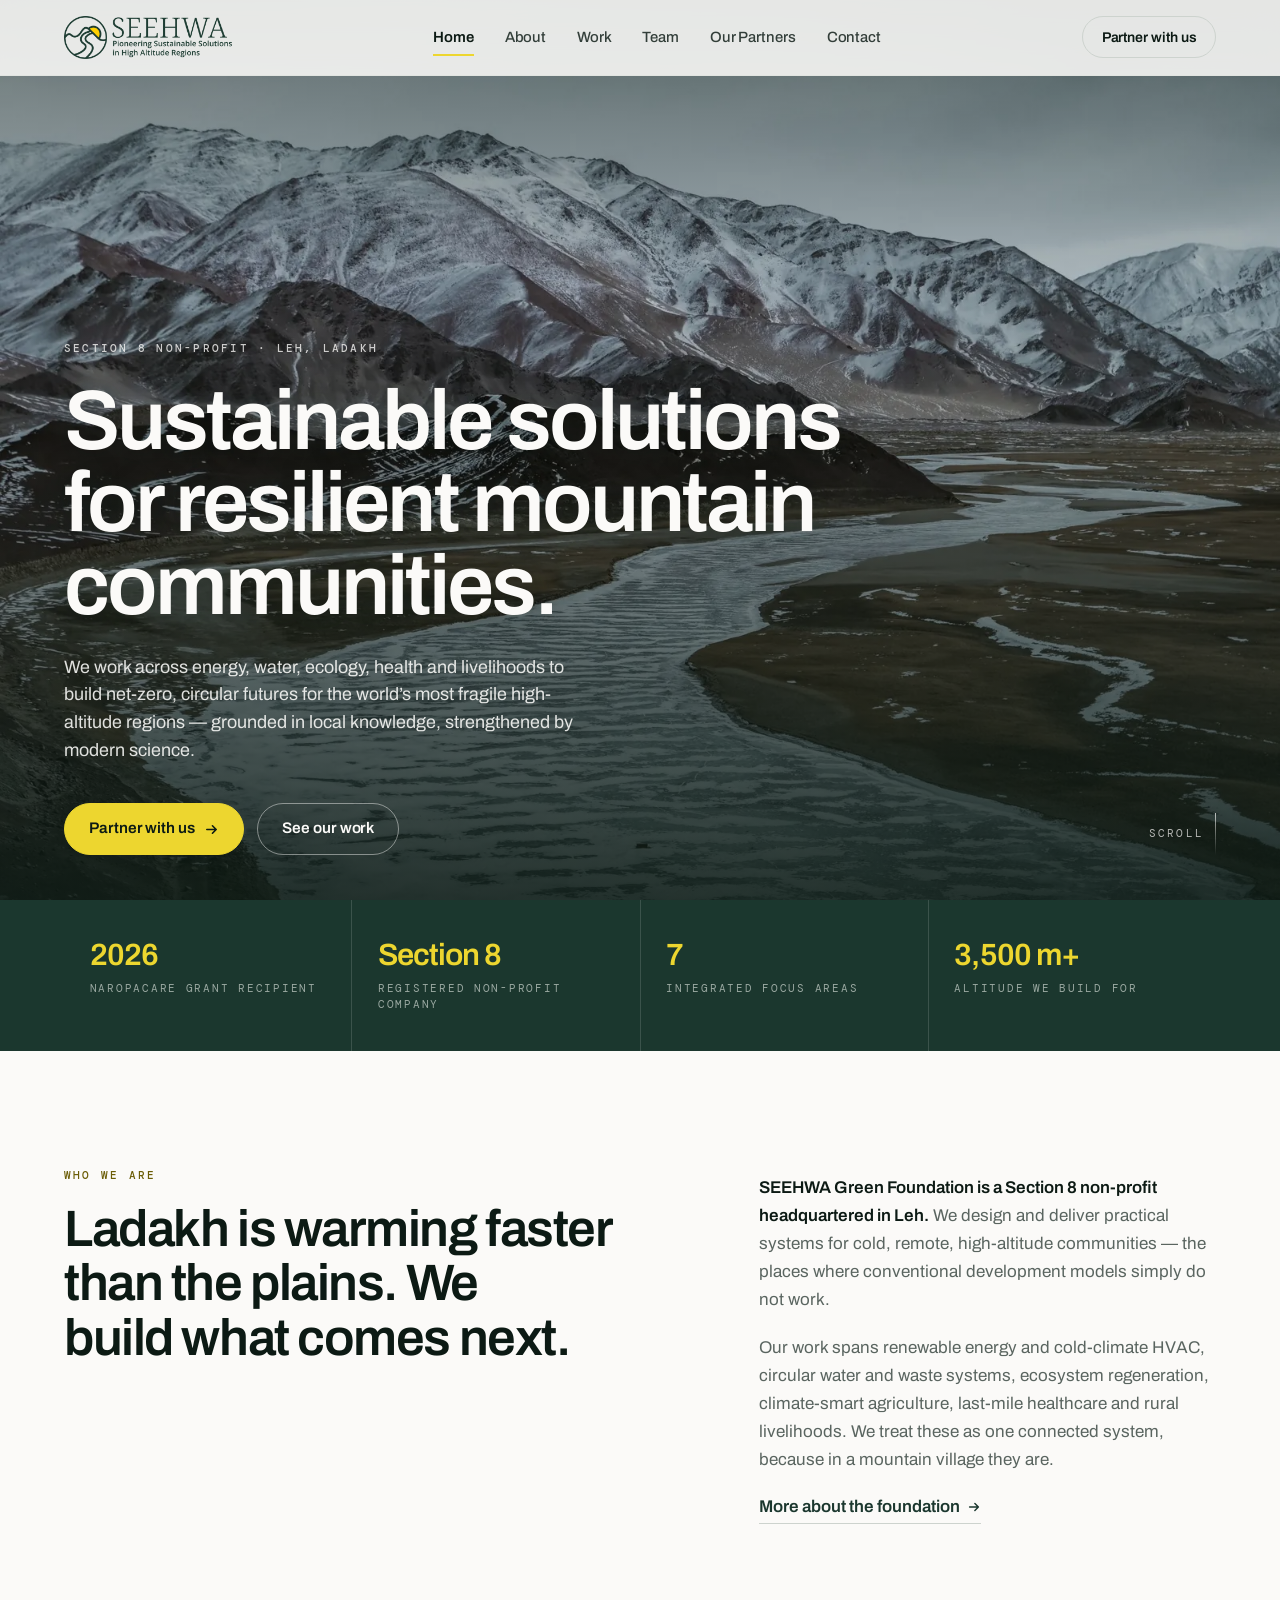
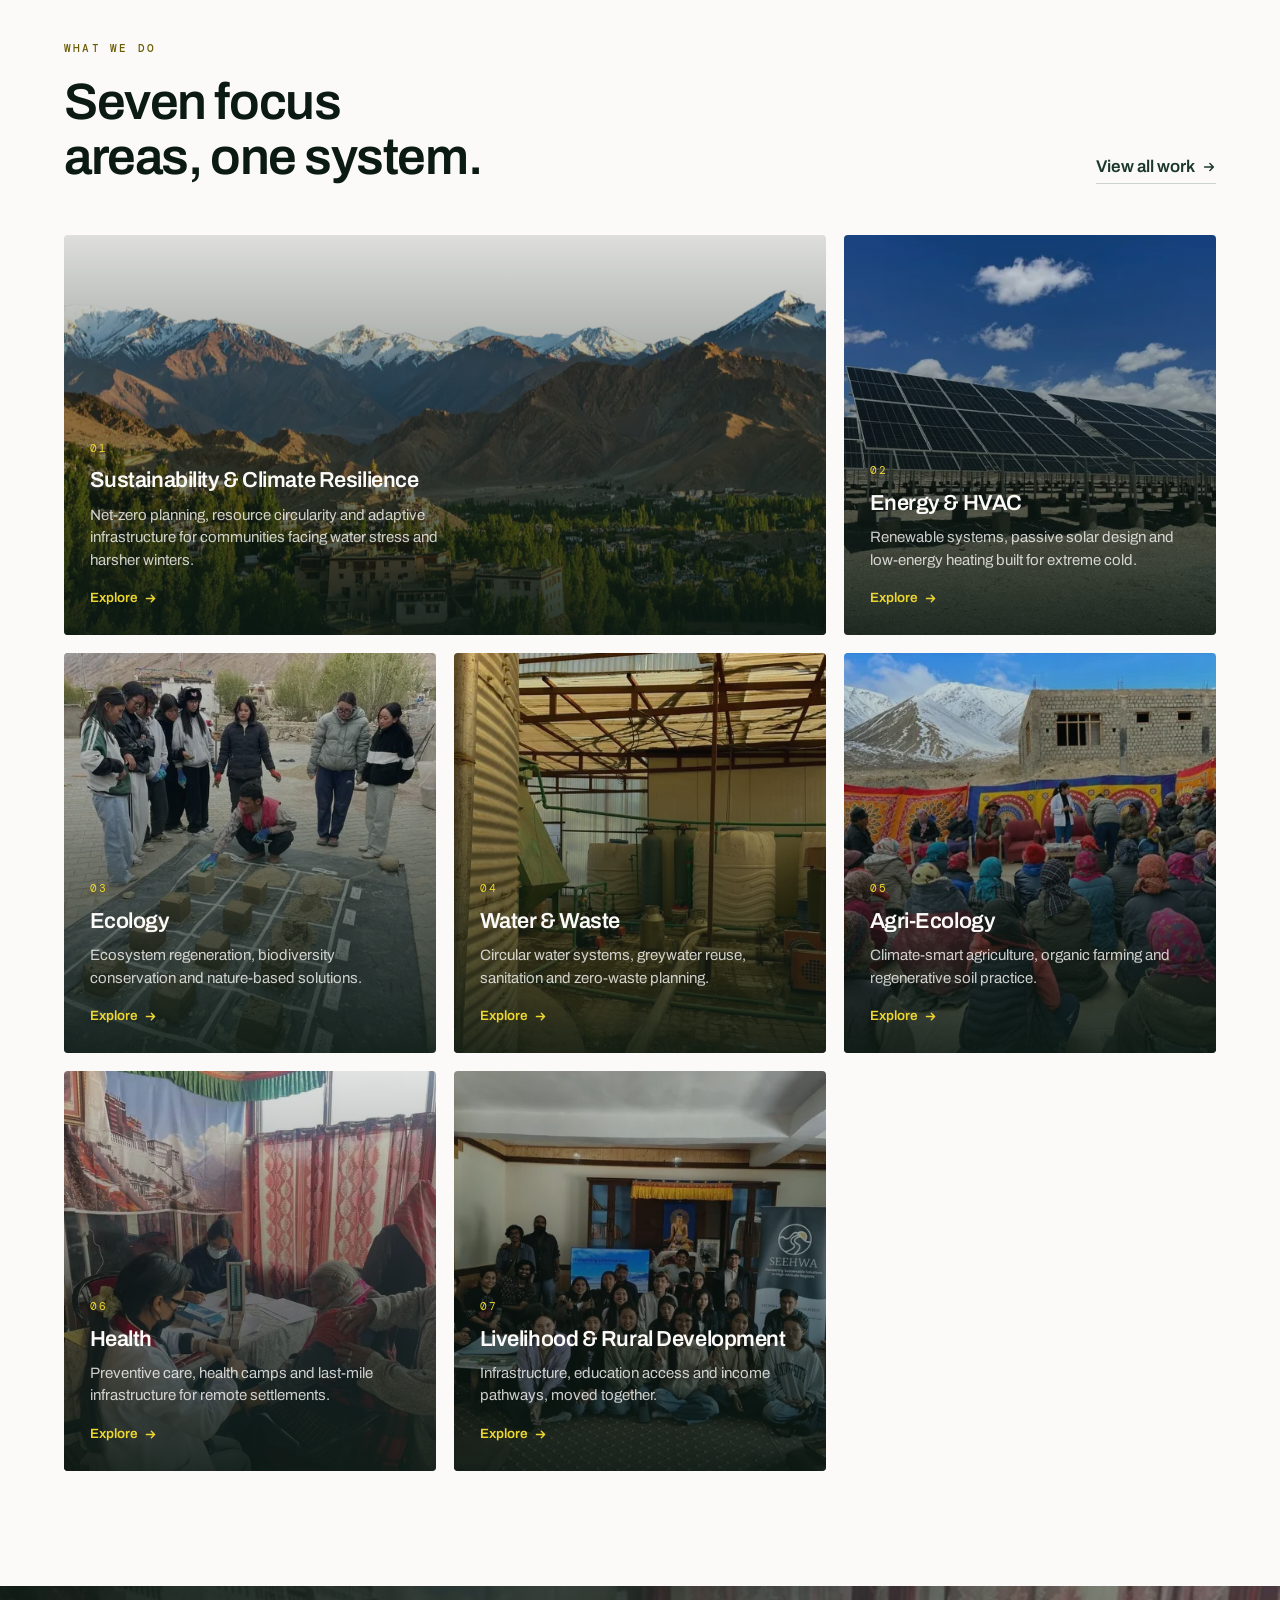
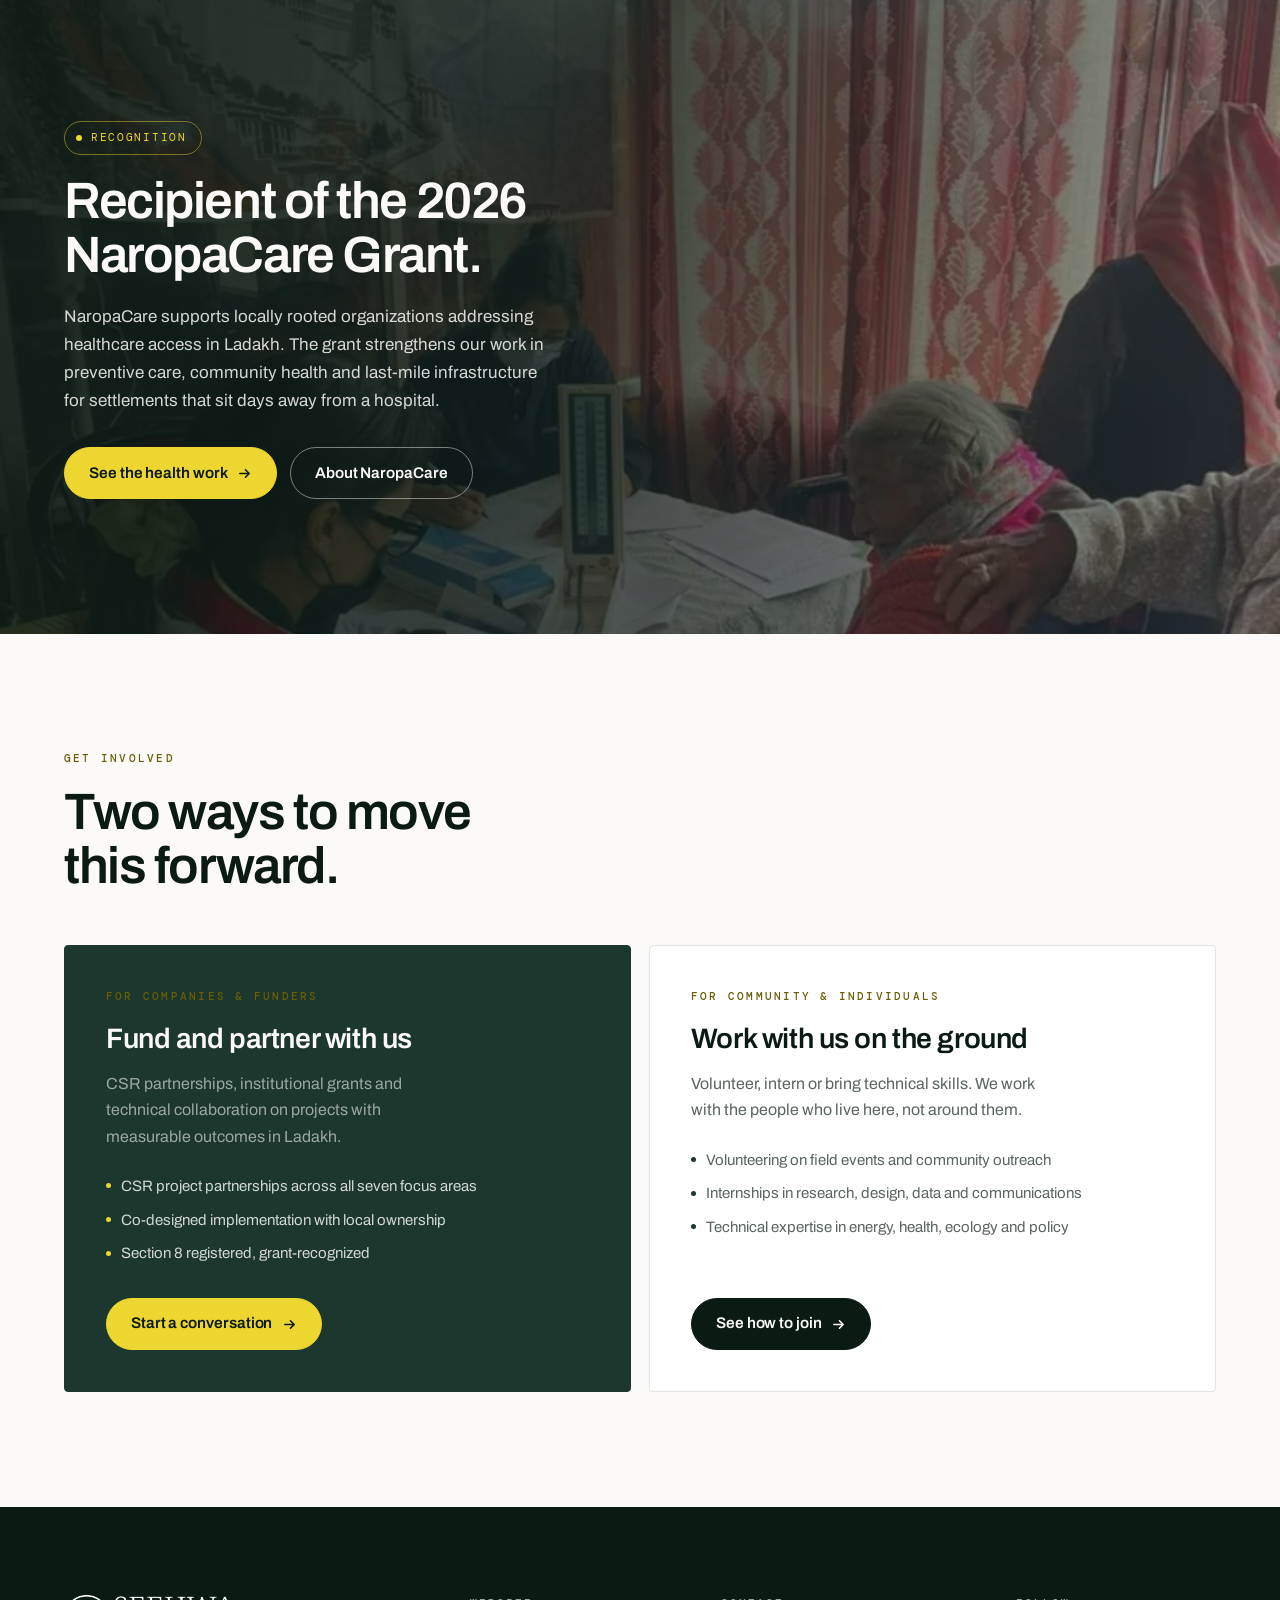
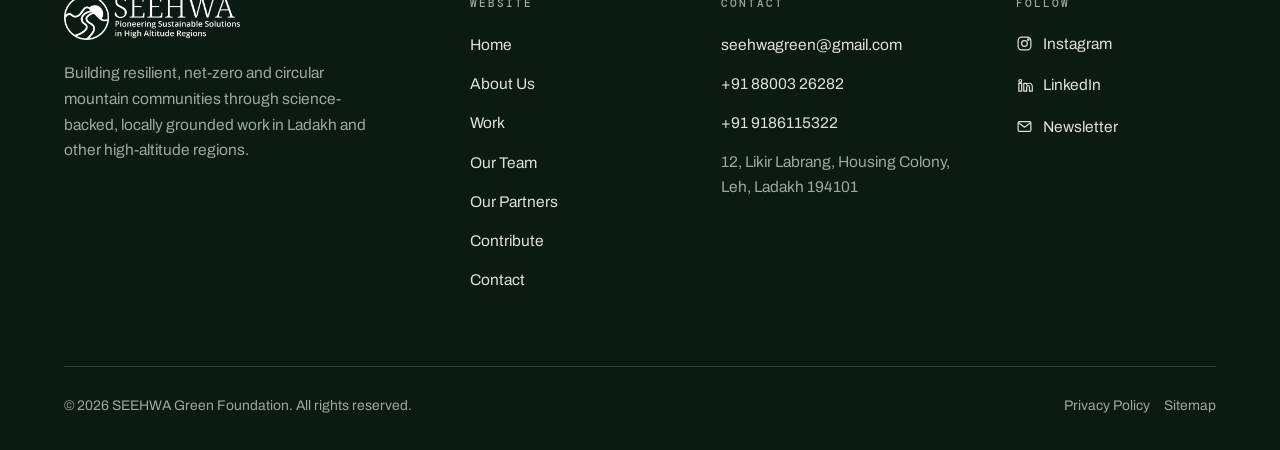
==== commit 3b4ab9a0: "Add Our Partners page New partners.html listing the nine partner organizations as logo and name only" ====
--- a/index.html
+++ b/index.html
@@ -72,6 +72,7 @@
         <a href="about.html">About</a>
         <a href="work.html">Work</a>
         <a href="team.html">Team</a>
+        <a href="partners.html">Our Partners</a>
         <a href="contact.html">Contact</a>
       </nav>
 
@@ -369,6 +370,7 @@
             <li><a href="about.html">About Us</a></li>
             <li><a href="work.html">Work</a></li>
             <li><a href="team.html">Our Team</a></li>
+            <li><a href="partners.html">Our Partners</a></li>
             <li><a href="contribute.html">Contribute</a></li>
             <li><a href="contact.html">Contact</a></li>
           </ul>
--- a/assets/css/main.css
+++ b/assets/css/main.css
@@ -273,6 +273,7 @@
   background: var(--gold);
 }
 
+.nav__cta-mobile { display: none; }
 .header__cta { display: inline-flex; }
 .header__cta .btn { min-height: 42px; padding: 0 1.15rem; font-size: .88rem; }
 
@@ -787,6 +788,7 @@
     opacity: 1;
   }
   .nav a[aria-current="page"]::after { display: none; }
+  .nav__cta-mobile { display: block; color: var(--gold); font-weight: 600; }
   .nav a[aria-current="page"] { color: var(--gold); }
 
   .statement__grid { grid-template-columns: 1fr; gap: 1.75rem; }
@@ -835,3 +837,484 @@
   .btn:hover, .door:hover { transform: none; }
   .fcard:hover .fcard__media img { transform: none; }
 }
+
+/* ==========================================================================
+   Page hero (interior pages)
+   ========================================================================== */
+
+.phero {
+  position: relative;
+  display: flex;
+  align-items: flex-end;
+  min-height: clamp(420px, 60svh, 620px);
+  padding-top: var(--header-h);
+  color: var(--text-on-dark);
+  overflow: hidden;
+}
+.phero__media { position: absolute; inset: 0; z-index: 0; }
+.phero__media img { width: 100%; height: 100%; object-fit: cover; object-position: center 50%; }
+.phero__media::after {
+  content: "";
+  position: absolute;
+  inset: 0;
+  background: linear-gradient(to bottom,
+    rgba(12, 26, 20, .62) 0%,
+    rgba(12, 26, 20, .34) 40%,
+    rgba(12, 26, 20, .82) 100%);
+}
+.phero__inner {
+  position: relative;
+  z-index: 1;
+  width: 100%;
+  padding-block: clamp(2.5rem, 6vh, 4.5rem);
+}
+.phero .label { color: rgba(251, 250, 248, .78); }
+.phero__title {
+  margin-top: 1.1rem;
+  max-width: 16ch;
+  font-size: clamp(2.3rem, 5.4vw, 4.6rem);
+  line-height: 1.02;
+  letter-spacing: -.032em;
+  font-weight: 600;
+  text-wrap: balance;
+}
+.phero__lede {
+  margin-top: 1.35rem;
+  max-width: 54ch;
+  color: rgba(251, 250, 248, .87);
+  font-size: clamp(1.02rem, 1.35vw, 1.2rem);
+  line-height: 1.55;
+}
+
+/* compact hero for utility pages (no photograph) */
+.phero--compact {
+  min-height: 0;
+  background: var(--ink);
+  padding-top: calc(var(--header-h) + clamp(2.5rem, 6vw, 4.5rem));
+  padding-bottom: clamp(2.5rem, 5vw, 4rem);
+}
+.phero--compact .phero__title { max-width: 20ch; }
+
+/* ==========================================================================
+   Split heading + body
+   ========================================================================== */
+
+.split {
+  display: grid;
+  grid-template-columns: minmax(0, 1fr) minmax(0, 1fr);
+  gap: clamp(2rem, 6vw, 5.5rem);
+  align-items: start;
+}
+.split__head .h2 { margin-top: 1.1rem; max-width: 16ch; }
+.split__body { display: grid; gap: 1.15rem; padding-top: .4rem; }
+.split__body p { color: var(--text-muted); }
+.split__body strong { color: var(--text); font-weight: 600; }
+.dark .split__body p { color: var(--muted-on-dark); }
+.dark .split__body strong { color: var(--text-on-dark); }
+
+/* ==========================================================================
+   Chip navigation (work page focus jumps)
+   ========================================================================== */
+
+.chipnav {
+  position: sticky;
+  top: var(--header-h);
+  z-index: 50;
+  background: rgba(251, 250, 248, .9);
+  backdrop-filter: blur(14px);
+  -webkit-backdrop-filter: blur(14px);
+  border-block: 1px solid var(--line);
+}
+.chipnav__scroll {
+  display: flex;
+  gap: .5rem;
+  padding-block: .85rem;
+  overflow-x: auto;
+  scrollbar-width: none;
+}
+.chipnav__scroll::-webkit-scrollbar { display: none; }
+.chip {
+  flex: 0 0 auto;
+  display: inline-flex;
+  align-items: center;
+  gap: .5rem;
+  min-height: 38px;
+  padding: 0 .95rem;
+  border: 1px solid var(--line-strong);
+  border-radius: 999px;
+  font-size: .87rem;
+  font-weight: 500;
+  white-space: nowrap;
+  transition: background .2s var(--ease), border-color .2s var(--ease), color .2s var(--ease);
+}
+.chip b {
+  font-family: var(--mono);
+  font-size: .68rem;
+  font-weight: 500;
+  color: var(--gold-deep);
+}
+.chip:hover { background: var(--ink); border-color: var(--ink); color: var(--text-on-dark); }
+.chip:hover b { color: var(--gold); }
+
+/* ==========================================================================
+   Work detail sections
+   ========================================================================== */
+
+.wsection {
+  display: grid;
+  grid-template-columns: minmax(0, 1fr) minmax(0, 1fr);
+  gap: clamp(2rem, 5vw, 4.5rem);
+  align-items: center;
+  padding-block: clamp(3.5rem, 7vw, 6rem);
+  border-bottom: 1px solid var(--line);
+  scroll-margin-top: calc(var(--header-h) + 70px);
+}
+.wsection:last-of-type { border-bottom: 0; }
+.wsection--reverse .wsection__copy { order: 2; }
+.wsection--reverse .wsection__media { order: 1; }
+
+.wsection__index {
+  display: flex;
+  align-items: center;
+  gap: .85rem;
+  font-family: var(--mono);
+  font-size: .72rem;
+  letter-spacing: .18em;
+  text-transform: uppercase;
+  color: var(--gold-deep);
+}
+.wsection__index::after {
+  content: "";
+  flex: 1;
+  height: 1px;
+  background: var(--line-strong);
+  max-width: 90px;
+}
+.wsection__copy .h2 {
+  margin-top: 1.15rem;
+  font-size: clamp(1.7rem, 3vw, 2.6rem);
+  max-width: 20ch;
+}
+.wsection__copy > p {
+  margin-top: 1.15rem;
+  color: var(--text-muted);
+  max-width: 52ch;
+}
+.wsection__list {
+  margin-top: 1.5rem;
+  display: grid;
+  gap: .7rem;
+}
+.wsection__list li {
+  display: flex;
+  gap: .8rem;
+  font-size: .98rem;
+  color: var(--text-muted);
+  padding-bottom: .7rem;
+  border-bottom: 1px solid var(--line);
+}
+.wsection__list li:last-child { border-bottom: 0; padding-bottom: 0; }
+.wsection__list li::before {
+  content: "";
+  flex: 0 0 auto;
+  width: 5px; height: 5px;
+  margin-top: .62em;
+  border-radius: 50%;
+  background: var(--forest);
+}
+.wsection__media { margin: 0; }
+.wsection__media img {
+  width: 100%;
+  aspect-ratio: 4 / 3;
+  object-fit: cover;
+  border-radius: var(--radius);
+}
+.wsection__media figcaption {
+  margin-top: .85rem;
+  font-size: .88rem;
+  color: var(--text-muted);
+}
+
+/* ==========================================================================
+   Tiles — auto-fit so a 3-item row never leaves an empty cell
+   ========================================================================== */
+
+.tiles {
+  display: grid;
+  grid-template-columns: repeat(auto-fit, minmax(clamp(240px, 28vw, 300px), 1fr));
+  gap: clamp(.75rem, 1.4vw, 1.15rem);
+}
+.tile {
+  display: flex;
+  flex-direction: column;
+  padding: clamp(1.4rem, 2.4vw, 2rem);
+  border: 1px solid var(--line);
+  border-radius: var(--radius);
+  background: var(--white);
+  transition: border-color .25s var(--ease), transform .25s var(--ease), box-shadow .25s var(--ease);
+}
+a.tile:hover {
+  border-color: var(--line-strong);
+  transform: translateY(-3px);
+  box-shadow: 0 18px 44px rgba(12, 26, 20, .07);
+}
+.tile__title { margin-top: .9rem; }
+.tile__text { margin-top: .7rem; font-size: .96rem; color: var(--text-muted); }
+.tile__action { margin-top: auto; padding-top: 1.5rem; }
+.tile .inline-link { font-size: .92rem; }
+
+/* ==========================================================================
+   Panels, accordion, forms
+   ========================================================================== */
+
+.panel {
+  padding: clamp(1.5rem, 3vw, 2.5rem);
+  border: 1px solid var(--line);
+  border-radius: var(--radius);
+  background: var(--white);
+}
+.panel--dark {
+  background: var(--forest);
+  border-color: var(--forest);
+  color: var(--text-on-dark);
+}
+
+.accordion { display: grid; }
+.accordion details { border-bottom: 1px solid var(--line); }
+.accordion details:last-child { border-bottom: 0; }
+.accordion summary {
+  display: flex;
+  align-items: center;
+  justify-content: space-between;
+  gap: 1rem;
+  padding: 1.15rem 0;
+  cursor: pointer;
+  list-style: none;
+  font-weight: 600;
+  font-size: 1.02rem;
+}
+.accordion summary::-webkit-details-marker { display: none; }
+.accordion summary::after {
+  content: "";
+  flex: 0 0 auto;
+  width: .55rem; height: .55rem;
+  border-right: 1.6px solid var(--text-muted);
+  border-bottom: 1.6px solid var(--text-muted);
+  transform: rotate(45deg) translate(-2px, -2px);
+  transition: transform .2s var(--ease);
+}
+.accordion details[open] summary::after { transform: rotate(225deg) translate(-2px, -2px); }
+.accordion details p { padding-bottom: 1.15rem; color: var(--text-muted); max-width: 58ch; }
+
+.placeholder {
+  display: grid;
+  place-items: center;
+  min-height: 170px;
+  padding: 1.5rem;
+  margin-block: 1.5rem;
+  border: 1px dashed var(--line-strong);
+  border-radius: var(--radius);
+  text-align: center;
+  font-family: var(--mono);
+  font-size: .74rem;
+  letter-spacing: .14em;
+  text-transform: uppercase;
+  color: var(--text-muted);
+}
+.panel--dark .placeholder {
+  border-color: rgba(251, 250, 248, .28);
+  color: var(--muted-on-dark);
+}
+
+.form { display: grid; gap: .85rem; max-width: 30rem; }
+.form label { font-weight: 600; font-size: .95rem; }
+.form__row { display: flex; gap: .6rem; }
+.form input {
+  flex: 1;
+  min-width: 0;
+  min-height: 52px;
+  padding: 0 1.1rem;
+  font: inherit;
+  font-size: .98rem;
+  color: var(--text);
+  background: var(--white);
+  border: 1px solid var(--line-strong);
+  border-radius: 999px;
+  transition: border-color .2s var(--ease);
+}
+.form input:focus { border-color: var(--forest); }
+.form__note { font-size: .88rem; color: var(--text-muted); }
+.panel--dark .form input { border-color: rgba(251, 250, 248, .3); }
+.panel--dark .form__note { color: var(--muted-on-dark); }
+
+/* ==========================================================================
+   People
+   ========================================================================== */
+
+.founder {
+  display: grid;
+  grid-template-columns: minmax(0, .8fr) minmax(0, 1.2fr);
+  gap: clamp(1.75rem, 4vw, 3.5rem);
+  align-items: center;
+}
+.founder__media img {
+  width: 100%;
+  aspect-ratio: 4 / 5;
+  object-fit: cover;
+  object-position: center 18%;
+  border-radius: var(--radius);
+}
+.founder__name {
+  margin-top: 1rem;
+  font-size: clamp(2rem, 3.6vw, 3.1rem);
+  line-height: 1.05;
+  letter-spacing: -.03em;
+  font-weight: 600;
+}
+.founder__role { margin-top: .9rem; color: var(--text-muted); font-size: 1.05rem; }
+
+.people {
+  display: grid;
+  grid-template-columns: repeat(auto-fit, minmax(clamp(220px, 24vw, 270px), 1fr));
+  gap: 1px;
+  background: var(--line);
+  border: 1px solid var(--line);
+  border-radius: var(--radius);
+  overflow: hidden;
+}
+.person { background: var(--white); padding: clamp(1.25rem, 2.2vw, 1.75rem); }
+.person__name { font-weight: 600; font-size: 1.05rem; letter-spacing: -.015em; }
+.person__role {
+  margin-top: .4rem;
+  font-family: var(--mono);
+  font-size: .72rem;
+  letter-spacing: .1em;
+  text-transform: uppercase;
+  color: var(--text-muted);
+  line-height: 1.5;
+}
+
+/* ==========================================================================
+   Contact details
+   ========================================================================== */
+
+.contact-list { display: grid; gap: 1.5rem; }
+.contact-list > div { display: grid; gap: .35rem; }
+.contact-list a,
+.contact-list address {
+  font-style: normal;
+  font-size: clamp(1.05rem, 1.6vw, 1.3rem);
+  font-weight: 500;
+  letter-spacing: -.015em;
+  transition: color .2s var(--ease);
+}
+.contact-list a:hover { color: var(--forest); }
+
+/* ==========================================================================
+   Prose (policy pages)
+   ========================================================================== */
+
+.prose { max-width: 68ch; display: grid; gap: 1.1rem; }
+.prose h2 {
+  margin-top: 1.75rem;
+  font-size: clamp(1.25rem, 2vw, 1.6rem);
+  font-weight: 600;
+  letter-spacing: -.02em;
+}
+.prose h2:first-child { margin-top: 0; }
+.prose p { color: var(--text-muted); }
+.prose a { color: var(--forest); font-weight: 500; border-bottom: 1.5px solid var(--line-strong); }
+.prose a:hover { border-color: var(--forest); }
+
+/* ==========================================================================
+   Interior-page responsive
+   ========================================================================== */
+
+@media (max-width: 900px) {
+  .split { grid-template-columns: 1fr; gap: 1.75rem; }
+  .founder { grid-template-columns: 1fr; }
+  .founder__media img { aspect-ratio: 3 / 2; object-position: center 20%; }
+  .wsection { grid-template-columns: 1fr; gap: 1.75rem; }
+  .wsection--reverse .wsection__copy,
+  .wsection--reverse .wsection__media { order: initial; }
+  .wsection__media { order: -1; }
+  .chipnav { top: var(--header-h); }
+}
+
+@media (max-width: 620px) {
+  .phero { min-height: clamp(380px, 54svh, 480px); }
+  .phero__title { max-width: 100%; }
+  .wsection__copy .h2 { max-width: 100%; }
+  .form__row { flex-direction: column; }
+  .form input { border-radius: var(--radius); }
+  .form .btn { justify-content: center; }
+}
+
+/* ==========================================================================
+   Partners
+   Source logos are inconsistent: most sit on white, two carry their own
+   coloured background, one is transparent. Each is centred inside a white
+   card so the wall reads as one set regardless of what the file contains.
+   ========================================================================== */
+
+.partners {
+  display: grid;
+  grid-template-columns: repeat(auto-fill, minmax(clamp(200px, 22vw, 260px), 1fr));
+  gap: clamp(.75rem, 1.4vw, 1.15rem);
+}
+
+.partner {
+  display: flex;
+  flex-direction: column;
+  border: 1px solid var(--line);
+  border-radius: var(--radius);
+  background: var(--white);
+  overflow: hidden;
+  transition: border-color .25s var(--ease), transform .25s var(--ease),
+              box-shadow .25s var(--ease);
+}
+.partner:hover {
+  border-color: var(--line-strong);
+  transform: translateY(-3px);
+  box-shadow: 0 18px 44px rgba(12, 26, 20, .07);
+}
+
+.partner__mark {
+  display: grid;
+  place-items: center;
+  aspect-ratio: 3 / 2;
+  padding: clamp(1.5rem, 3vw, 2.25rem);
+  background: var(--white);
+}
+.partner__mark img {
+  width: 100%;
+  height: 100%;
+  object-fit: contain;
+  /* logos are supplied at wildly different densities; cap the optical size
+     so a 200px mark and a 1080px mark read at the same weight */
+  max-height: 100px;
+  max-width: 82%;
+}
+
+/* logos that carry their own coloured background need less breathing room,
+   otherwise the colour block reads as a stray swatch inside the card */
+.partner--bleed .partner__mark { padding: clamp(1rem, 2vw, 1.4rem); }
+.partner--bleed .partner__mark img { max-height: 118px; max-width: 92%; }
+
+.partner__name {
+  padding: 1rem clamp(1rem, 2vw, 1.35rem) 1.25rem;
+  border-top: 1px solid var(--line);
+  font-size: .95rem;
+  font-weight: 600;
+  letter-spacing: -.012em;
+  line-height: 1.35;
+  text-wrap: balance;
+}
+
+@media (max-width: 620px) {
+  .partners { grid-template-columns: repeat(2, 1fr); gap: .65rem; }
+  .partner__mark { padding: 1.1rem; aspect-ratio: 4 / 3; }
+  .partner__mark img { max-height: 68px; }
+  .partner--bleed .partner__mark img { max-height: 80px; }
+  .partner__name { padding: .8rem .85rem 1rem; font-size: .86rem; }
+}
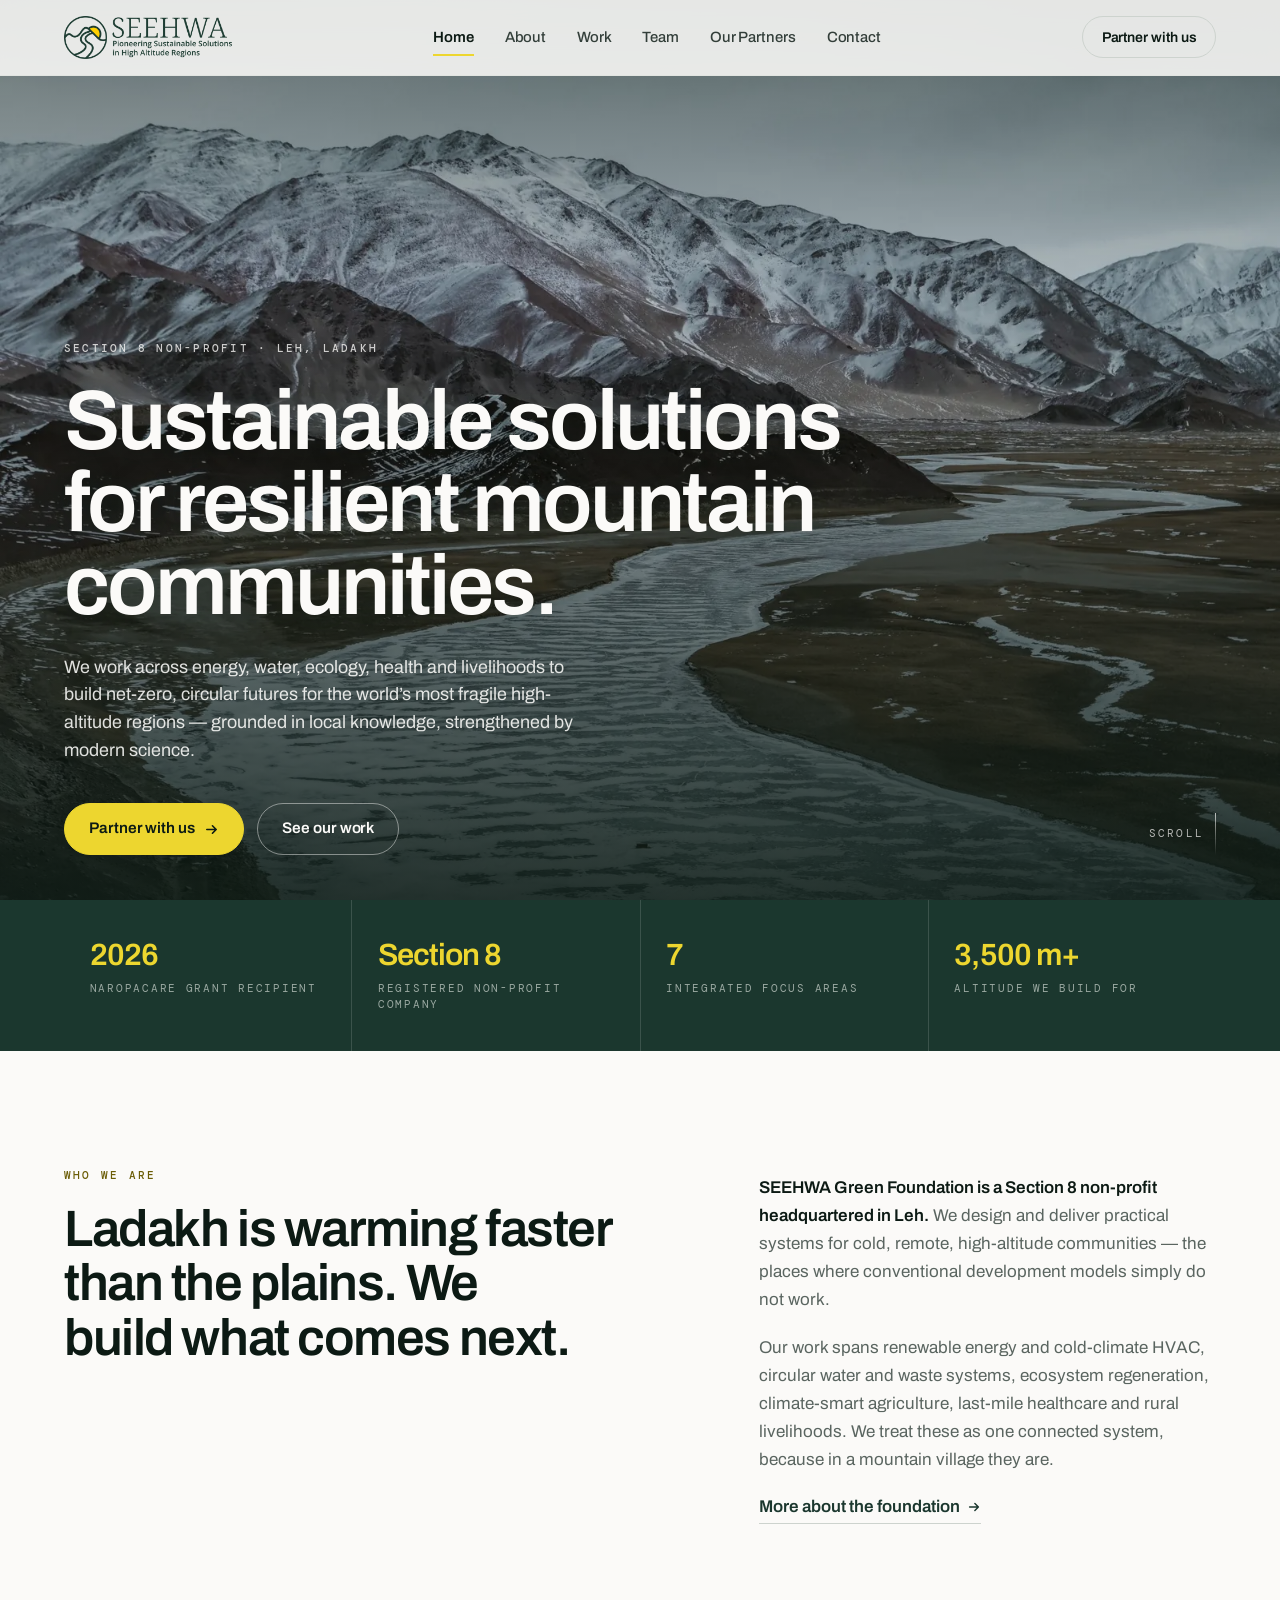
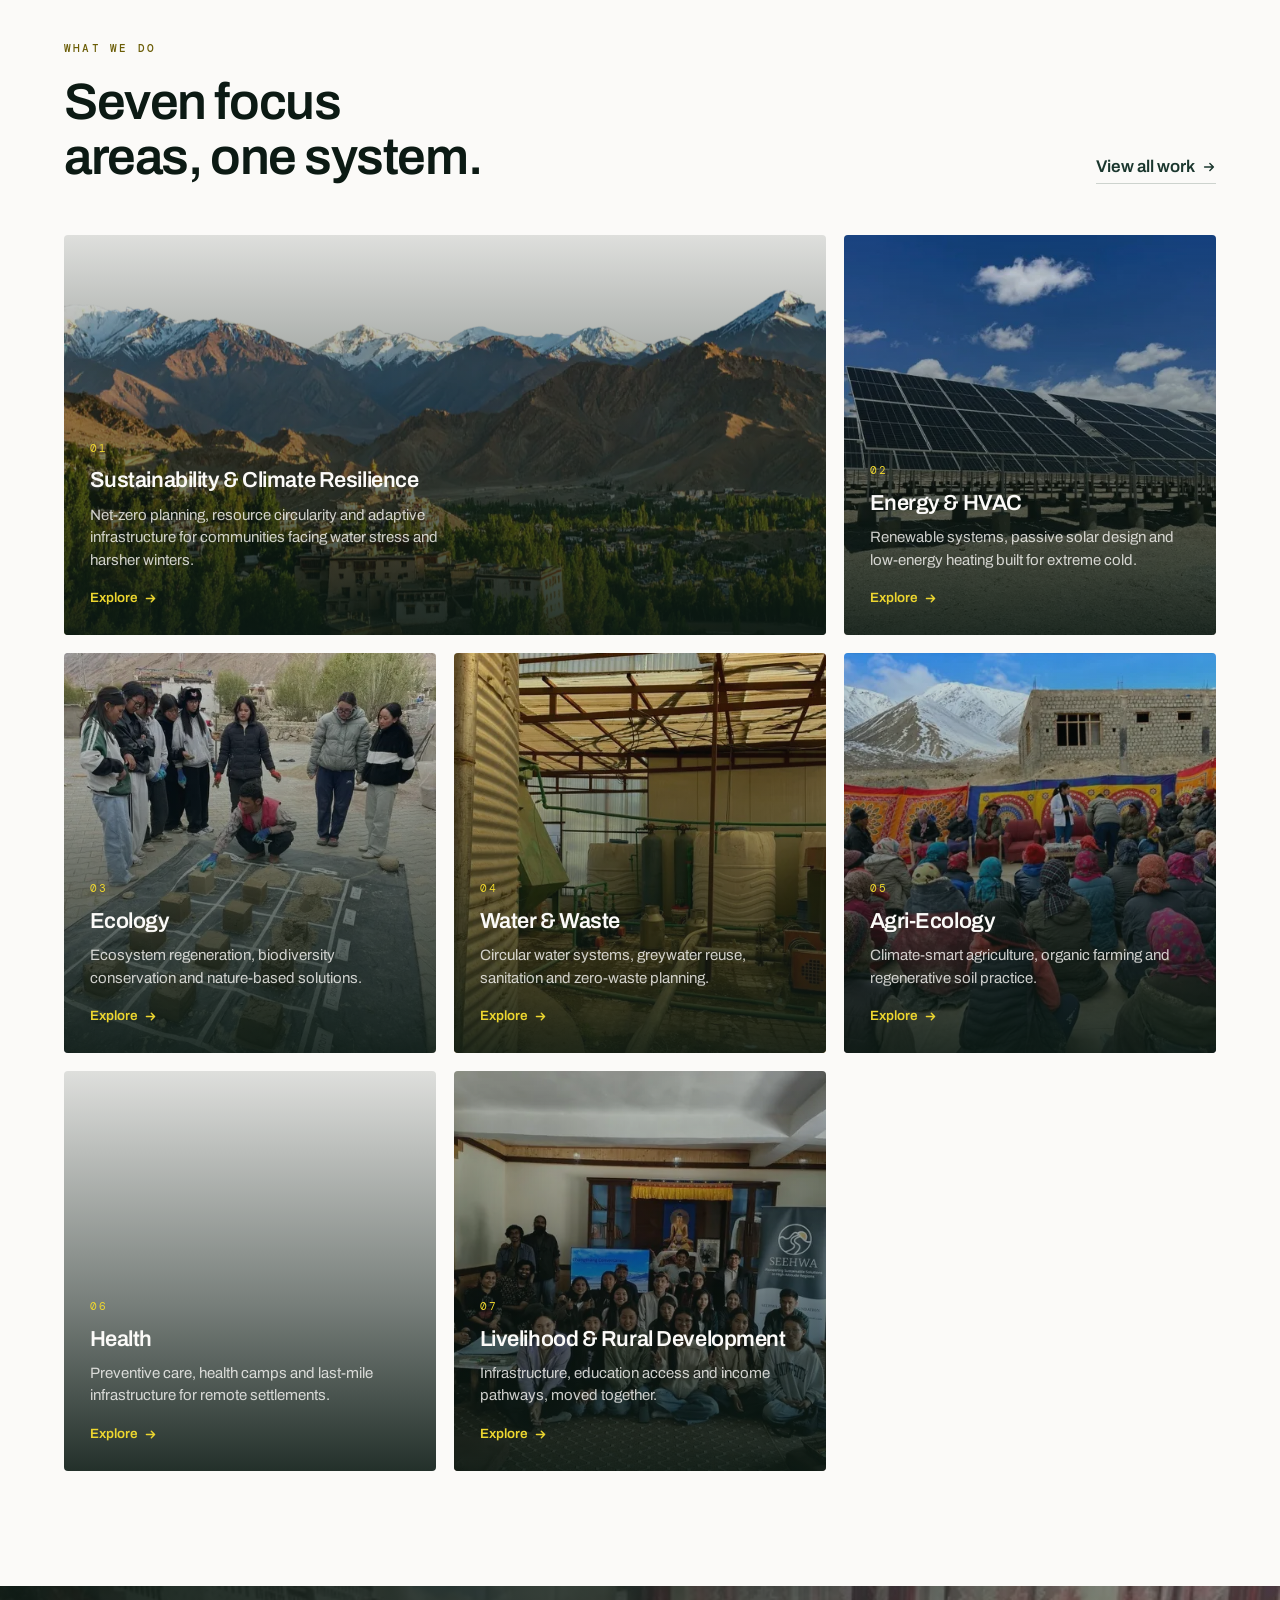
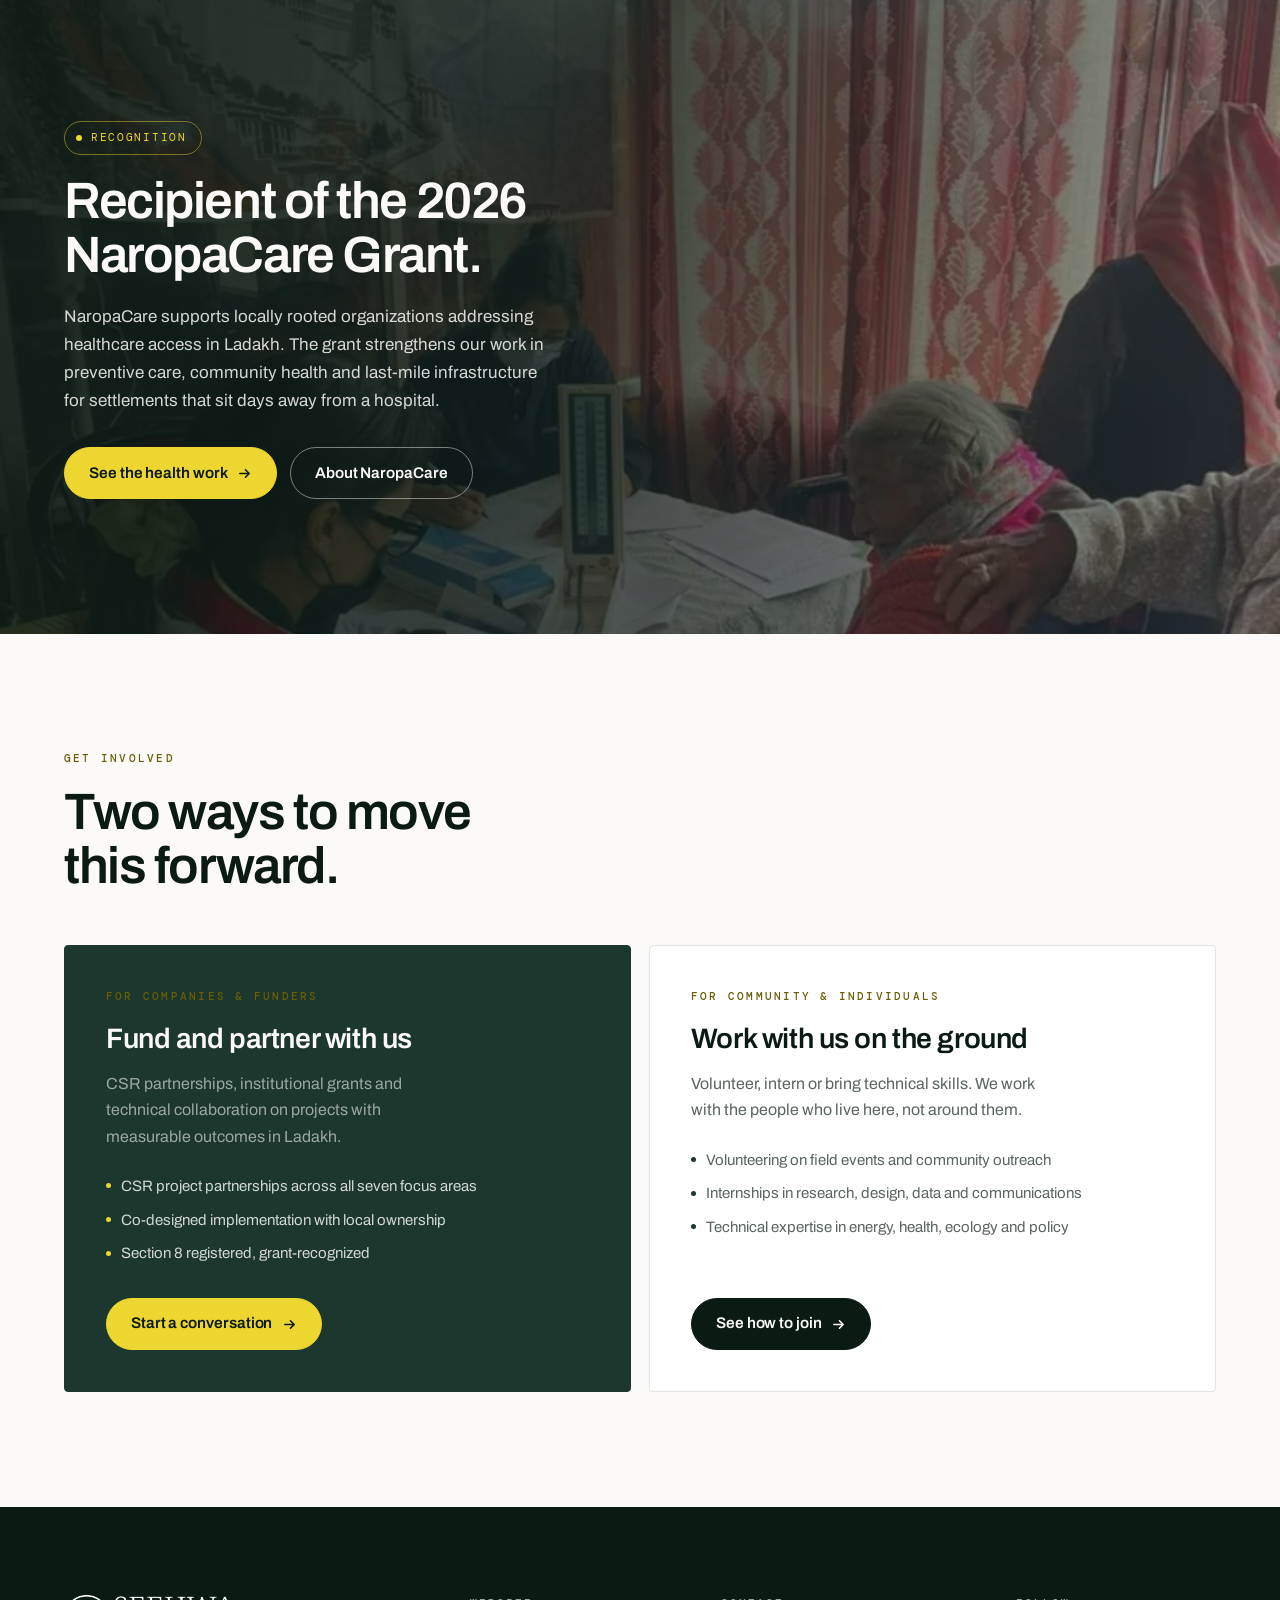
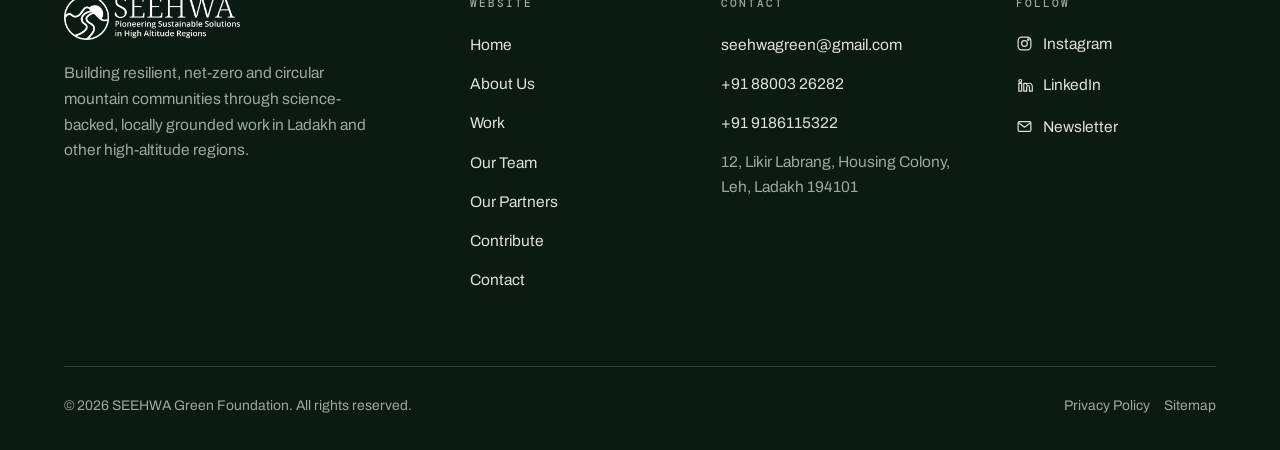
==== commit 65d02bdc: "Keep team cards three per row on narrower screens; bust CSS cache Adds a version query to the styles" ====
--- a/index.html
+++ b/index.html
@@ -29,7 +29,7 @@
   <link rel="preload" as="image" fetchpriority="high"
         imagesrcset="assets/images/opt/hero-mountains-1024.webp 1024w, assets/images/opt/hero-mountains-1600.webp 1600w, assets/images/opt/hero-mountains-2400.webp 2400w"
         imagesizes="100vw" href="assets/images/opt/hero-mountains-1600.webp">
-  <link rel="stylesheet" href="assets/css/main.css">
+  <link rel="stylesheet" href="assets/css/main.css?v=20260922">
 
   <script type="application/ld+json">
   {
--- a/assets/css/main.css
+++ b/assets/css/main.css
@@ -1153,17 +1153,21 @@
 
 .founder {
   display: grid;
-  grid-template-columns: minmax(0, .8fr) minmax(0, 1.2fr);
+  grid-template-columns: auto minmax(0, 1fr);
   gap: clamp(1.75rem, 4vw, 3.5rem);
   align-items: center;
-}
-.founder__media img {
+  max-width: 920px;
+}
+.founder__photo img,
+.person__photo img {
+  display: block;
   width: 100%;
-  aspect-ratio: 4 / 5;
+  aspect-ratio: 1;
   object-fit: cover;
-  object-position: center 18%;
-  border-radius: var(--radius);
-}
+  border-radius: 50%;
+}
+.founder__photo { display: block; width: clamp(180px, 22vw, 260px); }
+.founder__photo img { box-shadow: 0 0 0 6px var(--paper), 0 0 0 7px var(--line-strong); }
 .founder__name {
   margin-top: 1rem;
   font-size: clamp(2rem, 3.6vw, 3.1rem);
@@ -1172,26 +1176,62 @@
   font-weight: 600;
 }
 .founder__role { margin-top: .9rem; color: var(--text-muted); font-size: 1.05rem; }
+.founder__bio { margin-top: 1.2rem; color: var(--text-muted); max-width: 52ch; line-height: 1.6; }
+.founder__vision {
+  margin-top: 1.6rem;
+  padding-left: 1.1rem;
+  border-left: 3px solid var(--gold);
+  max-width: 52ch;
+}
+.founder__vision p:last-child {
+  margin-top: .5rem;
+  font-size: 1.1rem;
+  line-height: 1.5;
+  letter-spacing: -.01em;
+}
 
 .people {
-  display: grid;
-  grid-template-columns: repeat(auto-fit, minmax(clamp(220px, 24vw, 270px), 1fr));
-  gap: 1px;
-  background: var(--line);
+  --people-gap: clamp(1rem, 2vw, 1.5rem);
+  --people-cols: 3;
+  display: flex;
+  flex-wrap: wrap;
+  justify-content: center;
+  gap: var(--people-gap);
+}
+.people > .person {
+  flex: 0 0 calc((100% - (var(--people-cols) - 1) * var(--people-gap)) / var(--people-cols));
+}
+.person {
+  background: var(--white);
   border: 1px solid var(--line);
   border-radius: var(--radius);
-  overflow: hidden;
-}
-.person { background: var(--white); padding: clamp(1.25rem, 2.2vw, 1.75rem); }
-.person__name { font-weight: 600; font-size: 1.05rem; letter-spacing: -.015em; }
+  padding: clamp(1.5rem, 2.4vw, 2rem);
+  text-align: center;
+}
+.person__photo { display: block; width: 132px; margin: 0 auto 1.2rem; }
+.person__name { font-weight: 600; font-size: 1.15rem; letter-spacing: -.015em; }
 .person__role {
   margin-top: .4rem;
   font-family: var(--mono);
   font-size: .72rem;
   letter-spacing: .1em;
   text-transform: uppercase;
+  color: var(--gold-deep);
+  line-height: 1.5;
+}
+.person__bio {
+  margin-top: .9rem;
   color: var(--text-muted);
-  line-height: 1.5;
+  font-size: .95rem;
+  line-height: 1.6;
+  text-align: left;
+}
+.person__bio + .person__bio { margin-top: .6rem; }
+@media (max-width: 760px) {
+  .people { --people-cols: 2; }
+}
+@media (max-width: 640px) {
+  .people { --people-cols: 1; }
 }
 
 /* ==========================================================================
@@ -1232,8 +1272,9 @@
 
 @media (max-width: 900px) {
   .split { grid-template-columns: 1fr; gap: 1.75rem; }
-  .founder { grid-template-columns: 1fr; }
-  .founder__media img { aspect-ratio: 3 / 2; object-position: center 20%; }
+  .founder { grid-template-columns: 1fr; justify-items: center; text-align: center; }
+  .founder__bio { margin-inline: auto; }
+  .founder__vision { margin-inline: auto; text-align: left; }
   .wsection { grid-template-columns: 1fr; gap: 1.75rem; }
   .wsection--reverse .wsection__copy,
   .wsection--reverse .wsection__media { order: initial; }
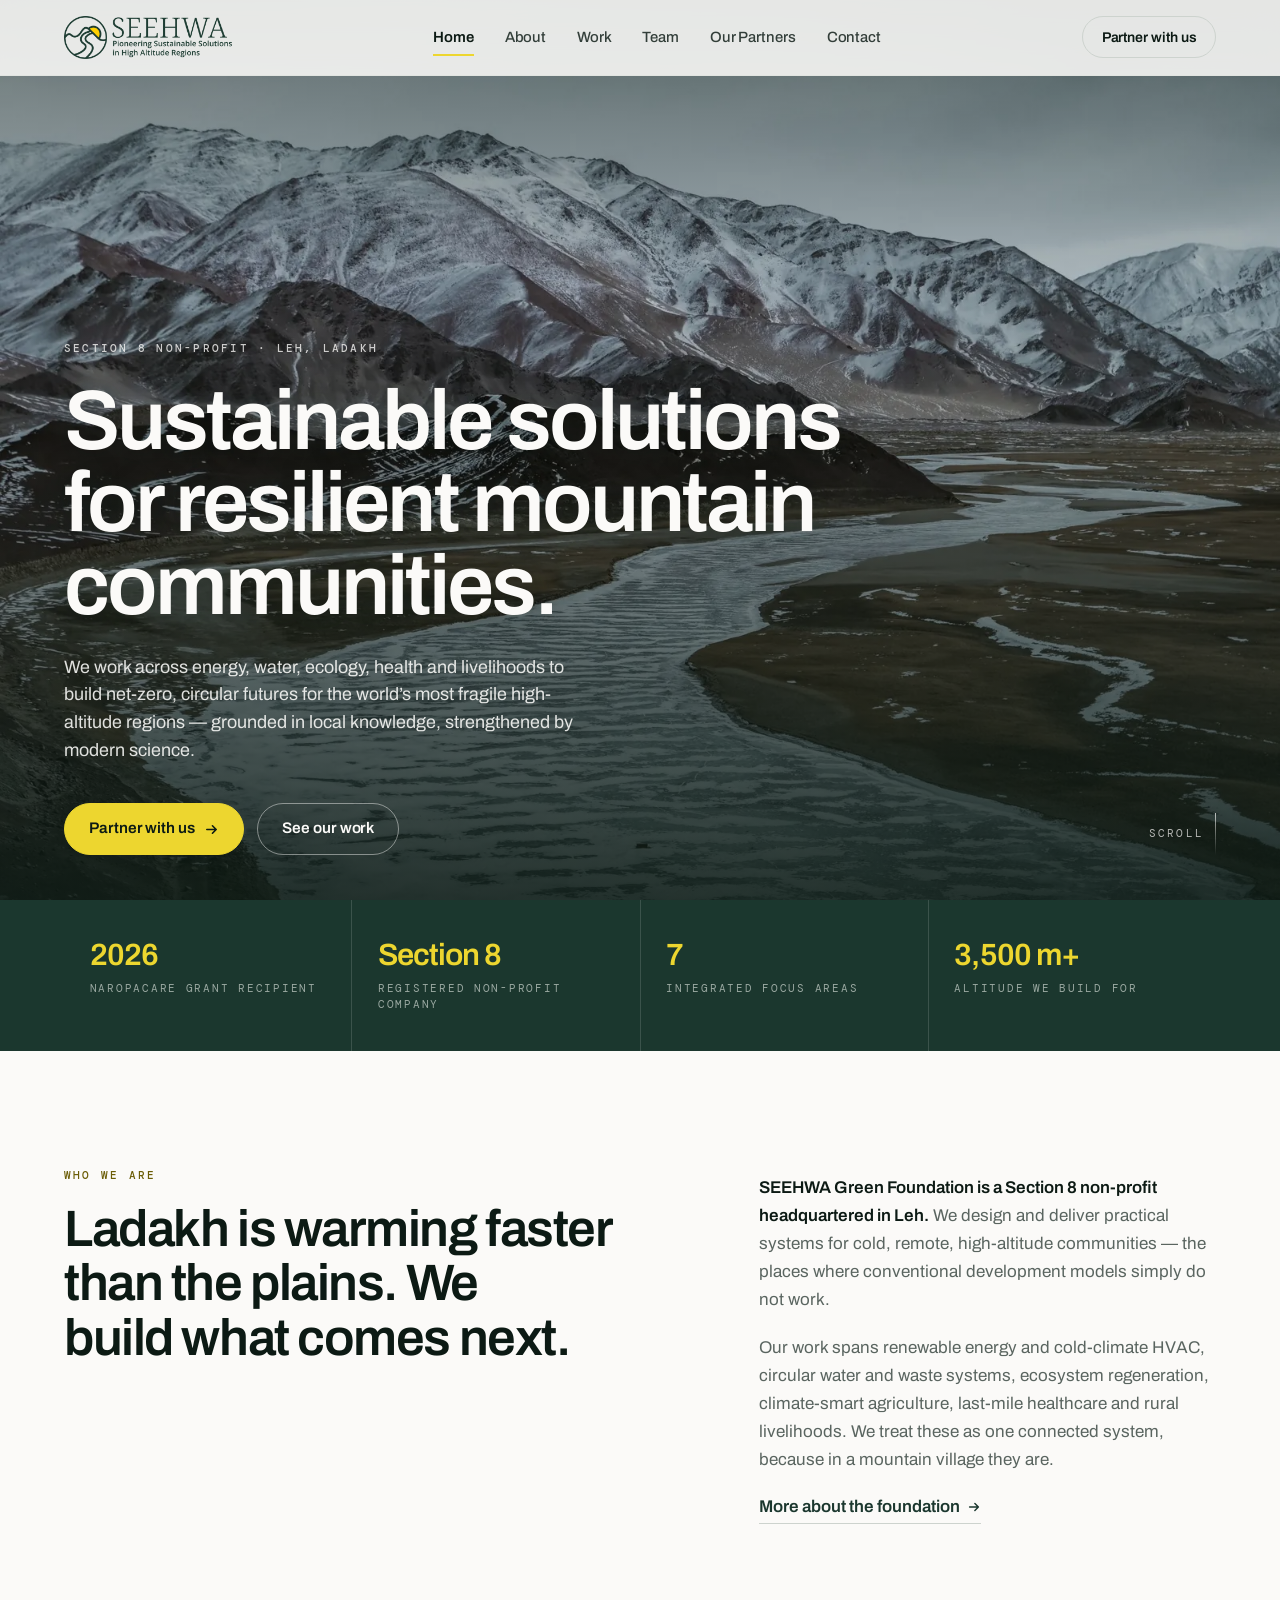
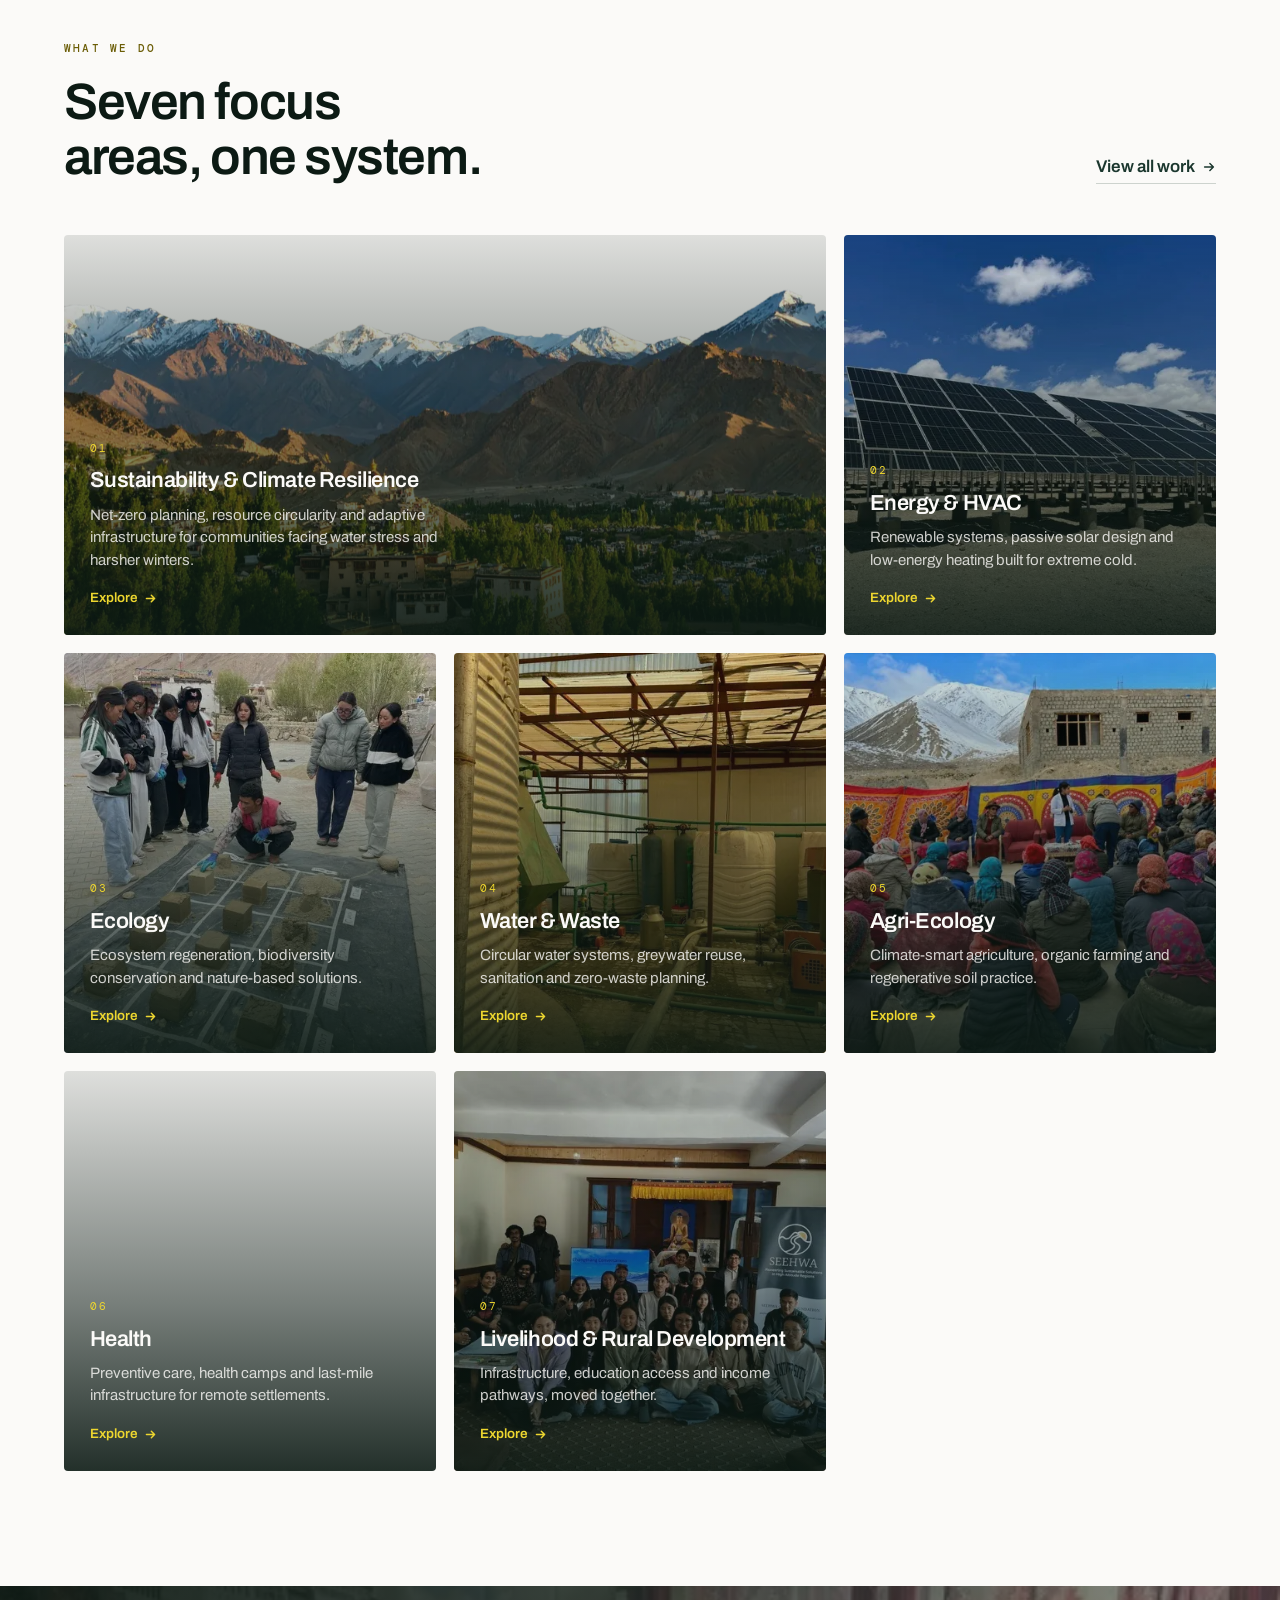
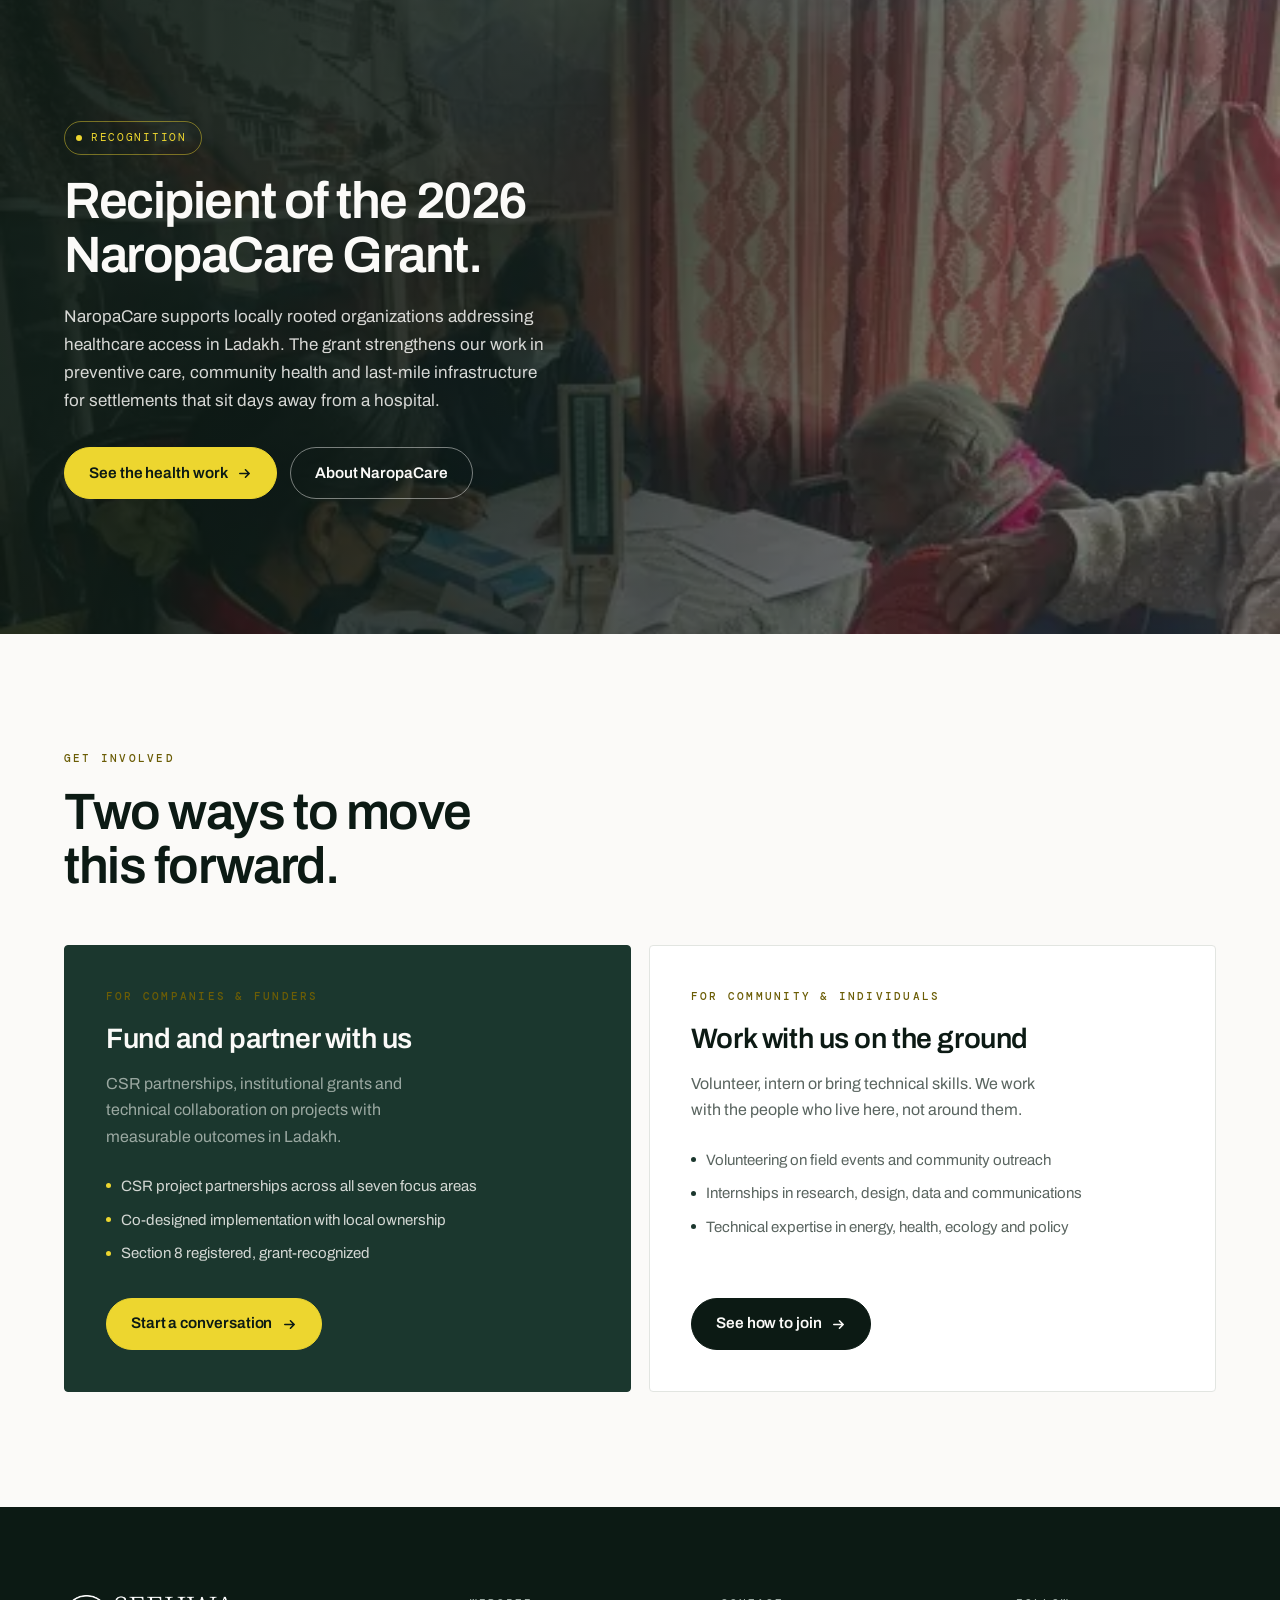
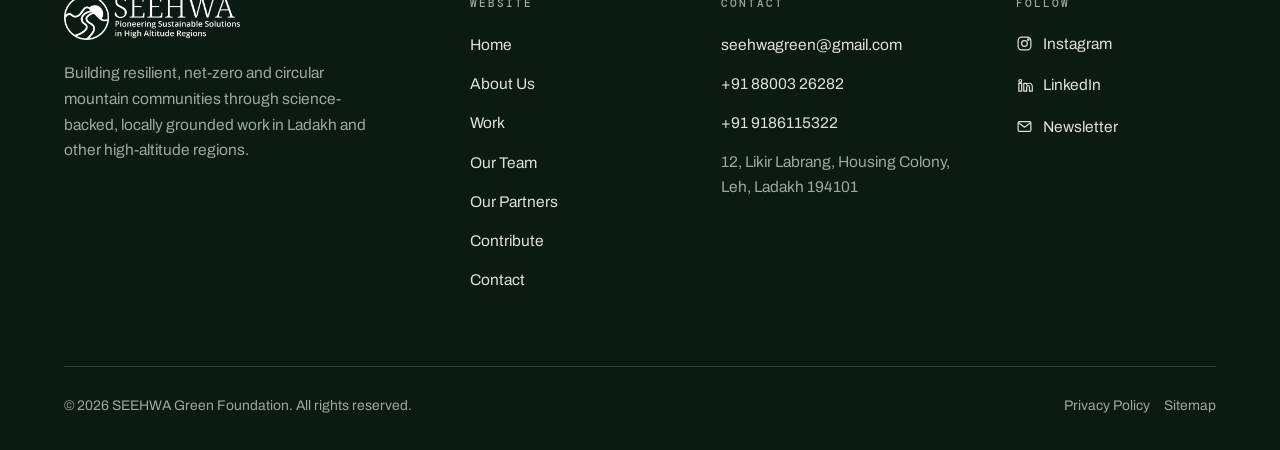
==== commit 9f8b8484: "Perf: preload fonts and CSS, preload hero images on all pages" ====
--- a/index.html
+++ b/index.html
@@ -25,11 +25,13 @@
 
   <link rel="preconnect" href="https://fonts.googleapis.com">
   <link rel="preconnect" href="https://fonts.gstatic.com" crossorigin>
-  <link href="https://fonts.googleapis.com/css2?family=Archivo:wght@400;500;600;700&family=DM+Mono:wght@400;500&display=swap" rel="stylesheet">
+  <link rel="preload" as="style" href="https://fonts.googleapis.com/css2?family=Archivo:wght@400;500;600;700&family=DM+Mono:wght@400;500&display=swap" onload="this.rel='stylesheet'">
+  <noscript><link href="https://fonts.googleapis.com/css2?family=Archivo:wght@400;500;600;700&family=DM+Mono:wght@400;500&display=swap" rel="stylesheet"></noscript>
   <link rel="preload" as="image" fetchpriority="high"
         imagesrcset="assets/images/opt/hero-mountains-1024.webp 1024w, assets/images/opt/hero-mountains-1600.webp 1600w, assets/images/opt/hero-mountains-2400.webp 2400w"
         imagesizes="100vw" href="assets/images/opt/hero-mountains-1600.webp">
-  <link rel="stylesheet" href="assets/css/main.css?v=20260922">
+  <link rel="preload" as="style" href="assets/css/main.css?v=20260922" onload="this.rel='stylesheet'">
+  <noscript><link rel="stylesheet" href="assets/css/main.css?v=20260922"></noscript>
 
   <script type="application/ld+json">
   {
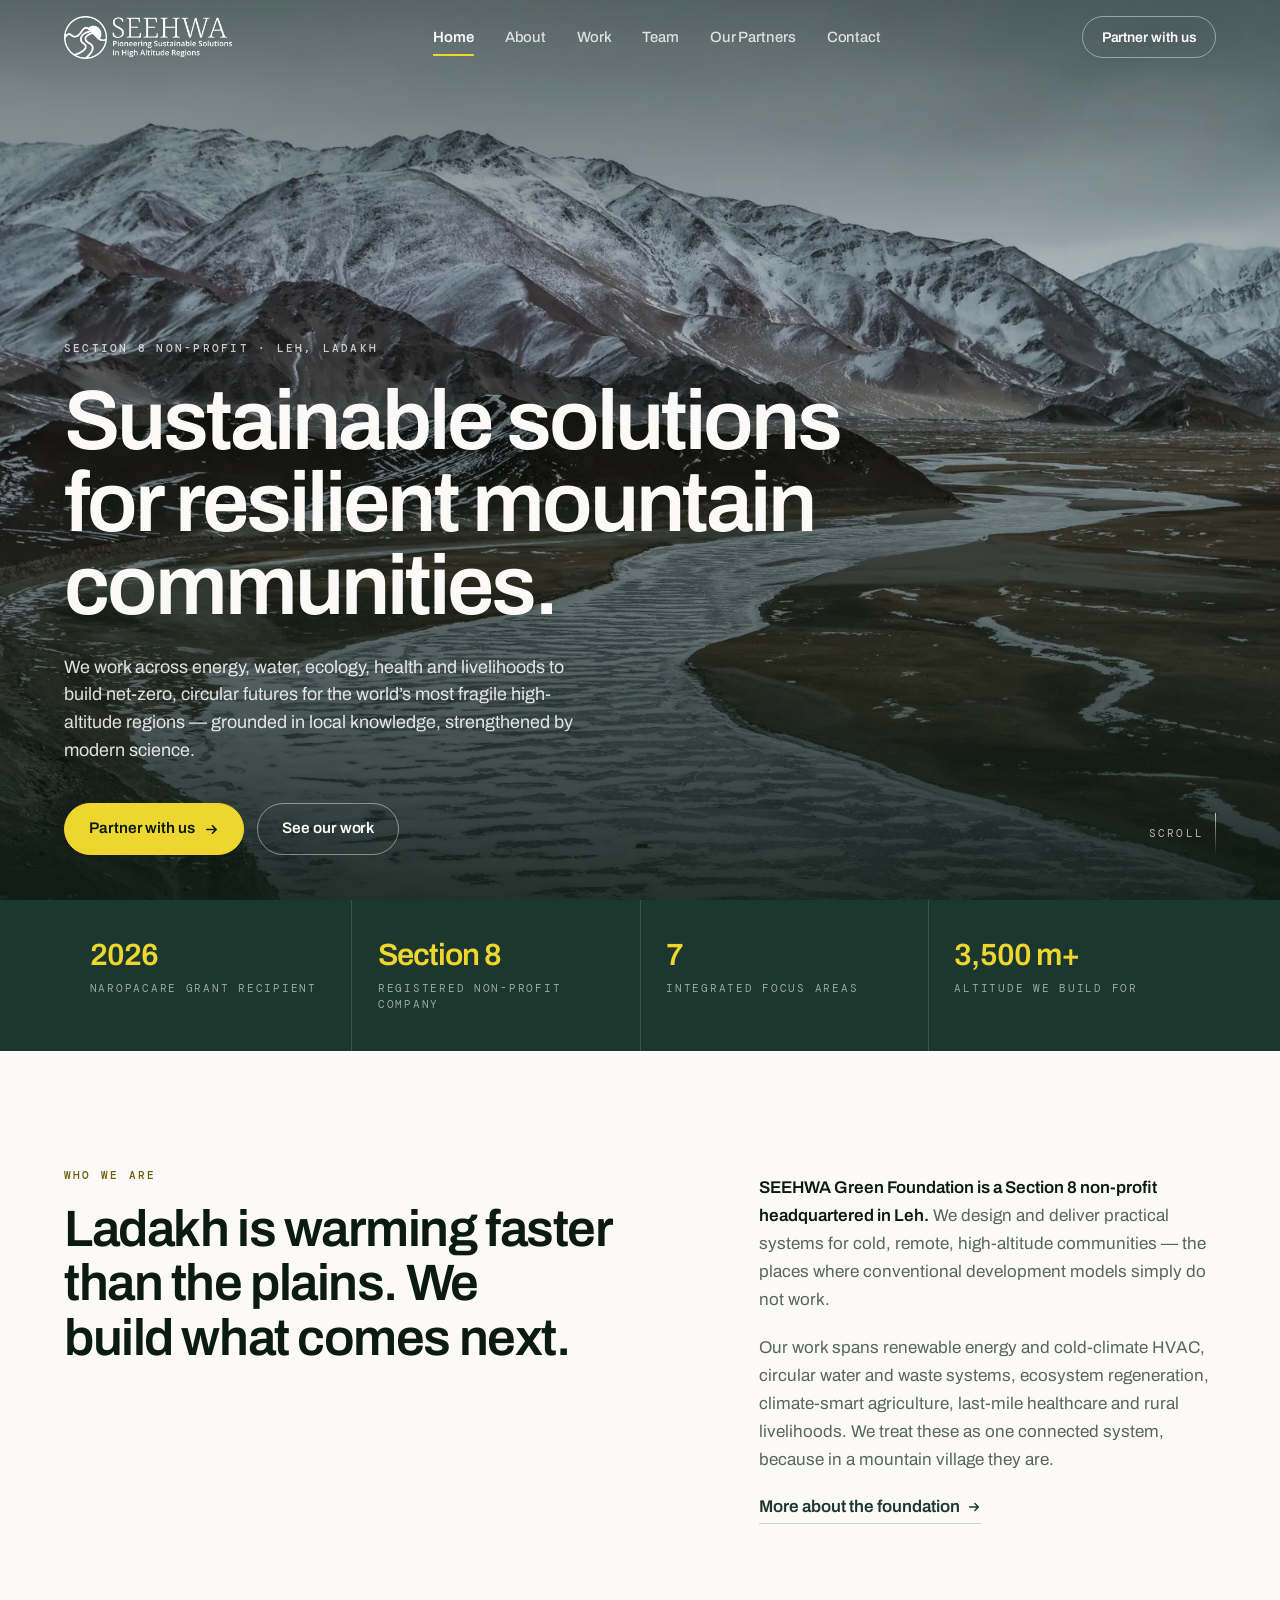
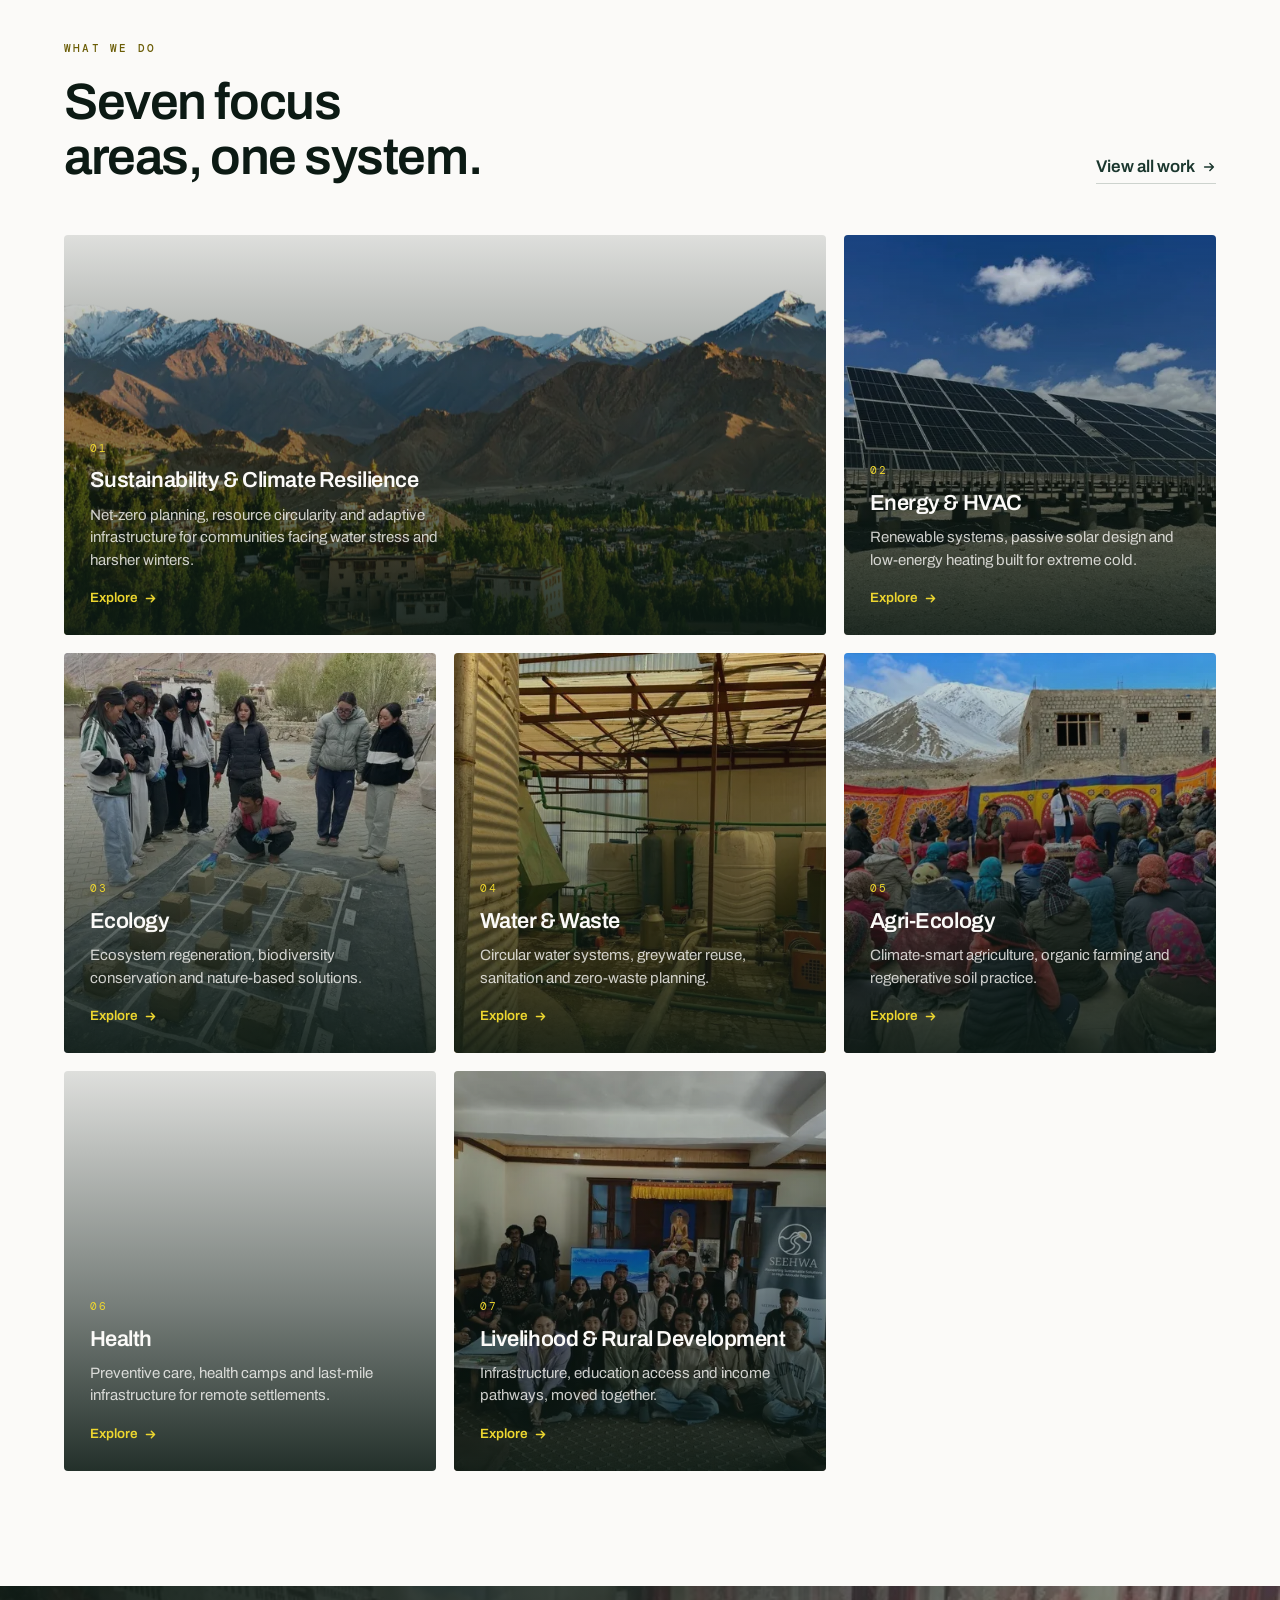
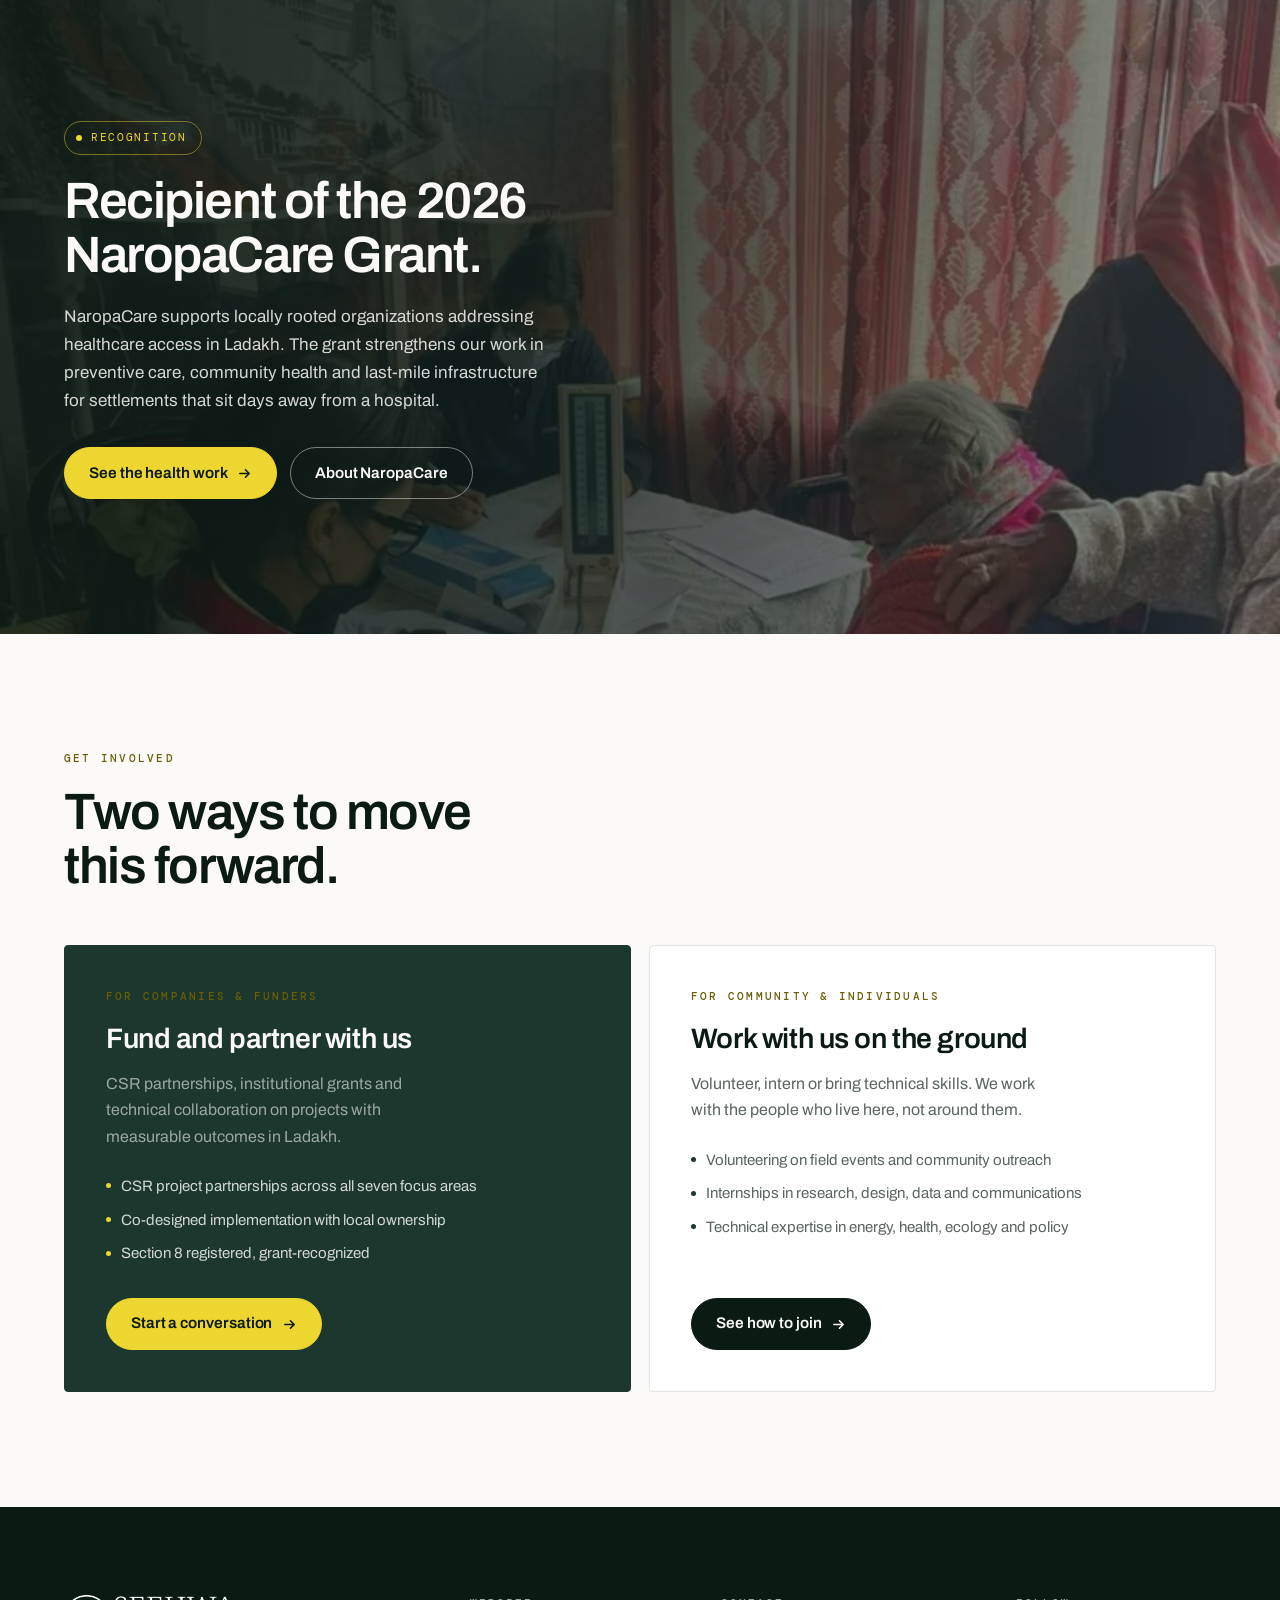
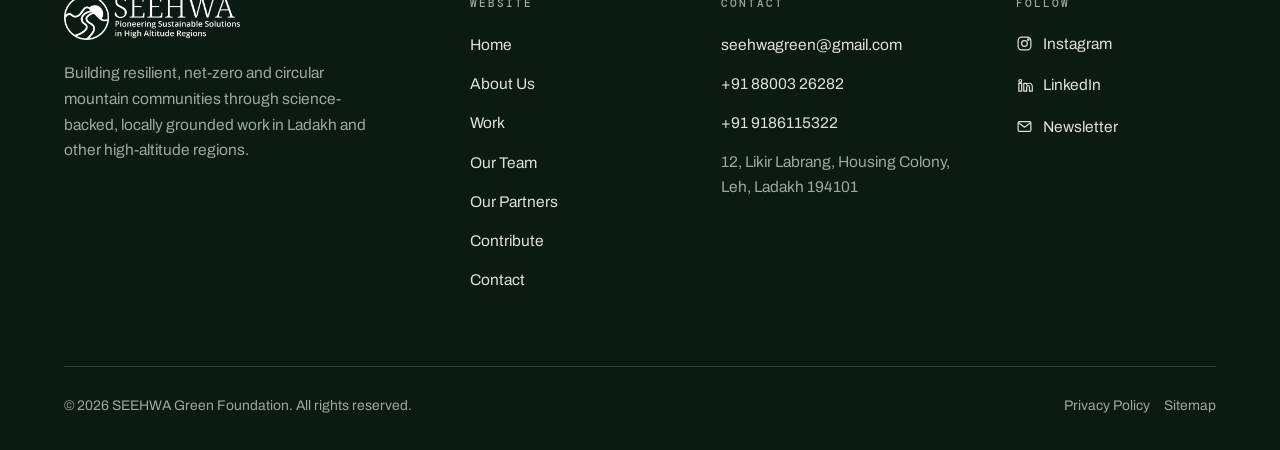
==== commit 8db38597: "Revert: restore render-blocking CSS and font loading" ====
--- a/index.html
+++ b/index.html
@@ -25,13 +25,11 @@
 
   <link rel="preconnect" href="https://fonts.googleapis.com">
   <link rel="preconnect" href="https://fonts.gstatic.com" crossorigin>
-  <link rel="preload" as="style" href="https://fonts.googleapis.com/css2?family=Archivo:wght@400;500;600;700&family=DM+Mono:wght@400;500&display=swap" onload="this.rel='stylesheet'">
-  <noscript><link href="https://fonts.googleapis.com/css2?family=Archivo:wght@400;500;600;700&family=DM+Mono:wght@400;500&display=swap" rel="stylesheet"></noscript>
+  <link href="https://fonts.googleapis.com/css2?family=Archivo:wght@400;500;600;700&family=DM+Mono:wght@400;500&display=swap" rel="stylesheet">
   <link rel="preload" as="image" fetchpriority="high"
         imagesrcset="assets/images/opt/hero-mountains-1024.webp 1024w, assets/images/opt/hero-mountains-1600.webp 1600w, assets/images/opt/hero-mountains-2400.webp 2400w"
         imagesizes="100vw" href="assets/images/opt/hero-mountains-1600.webp">
-  <link rel="preload" as="style" href="assets/css/main.css?v=20260922" onload="this.rel='stylesheet'">
-  <noscript><link rel="stylesheet" href="assets/css/main.css?v=20260922"></noscript>
+  <link rel="stylesheet" href="assets/css/main.css?v=20260922">
 
   <script type="application/ld+json">
   {
